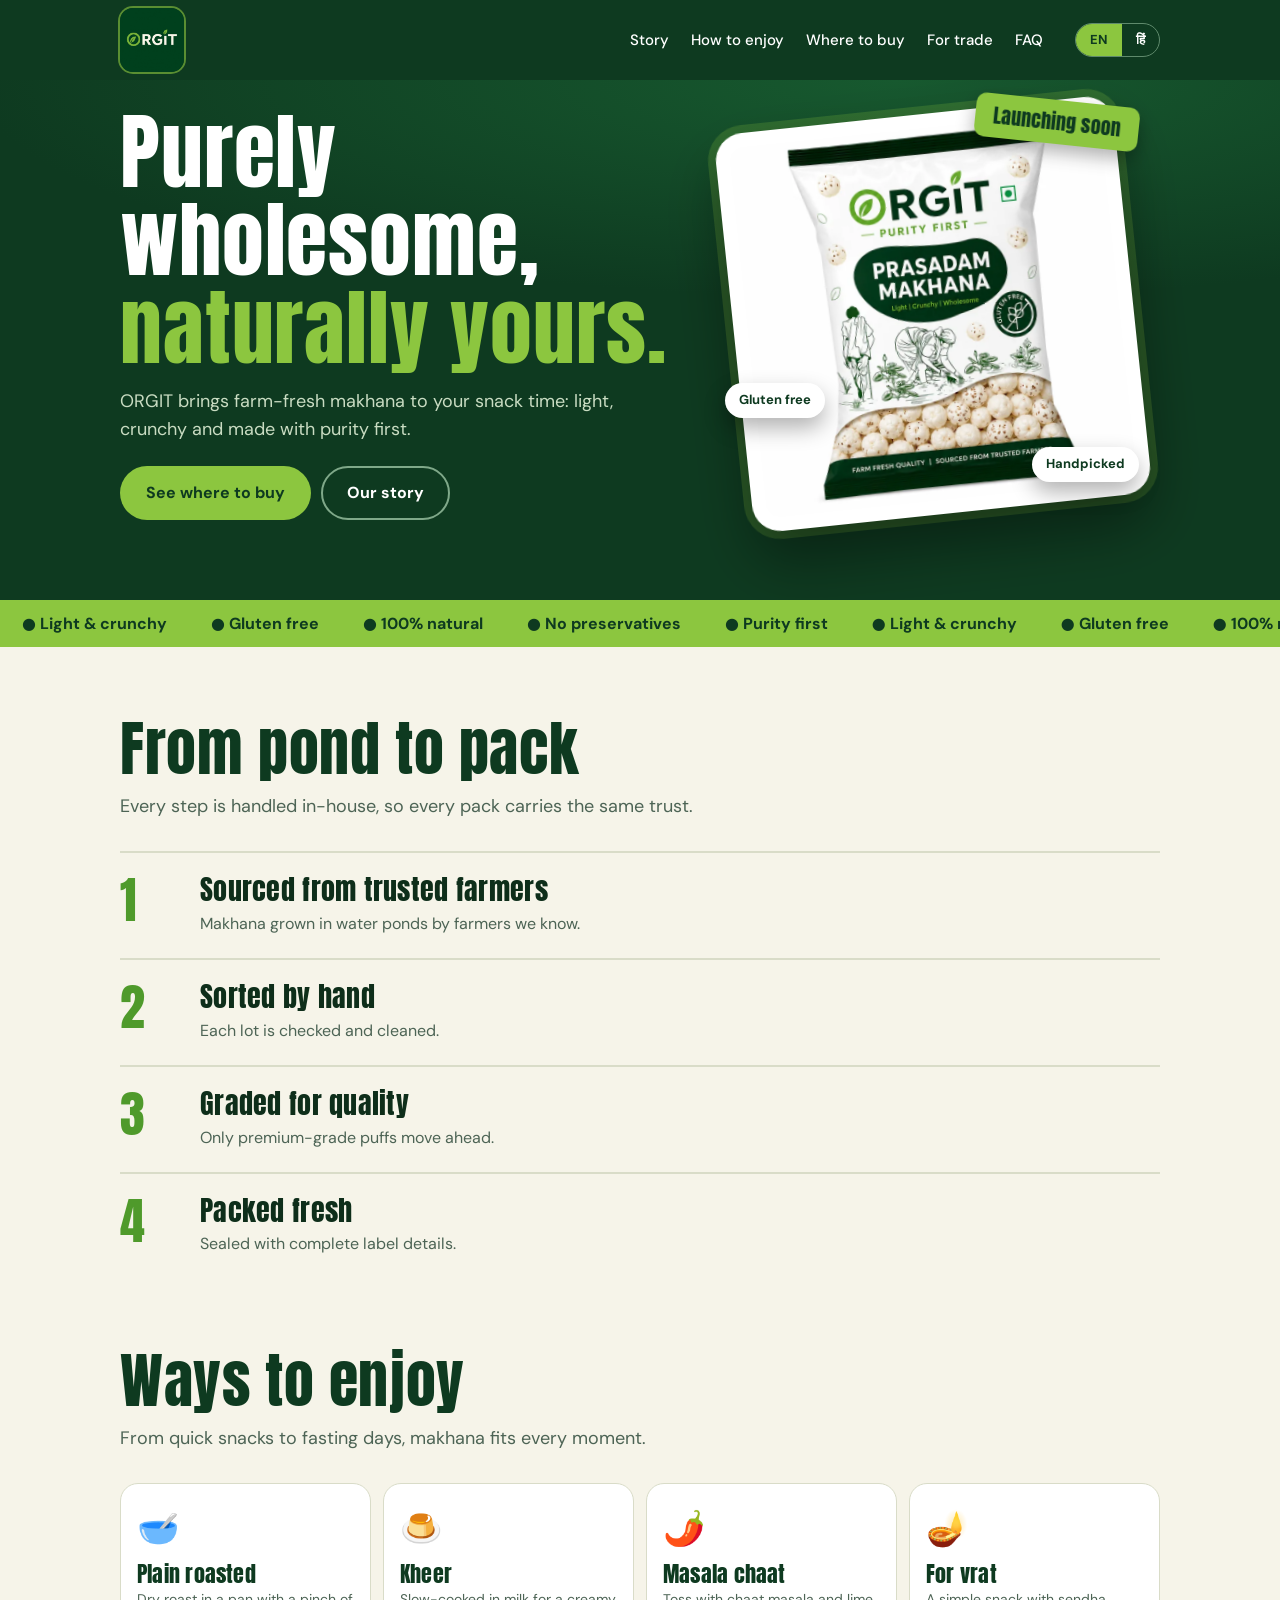
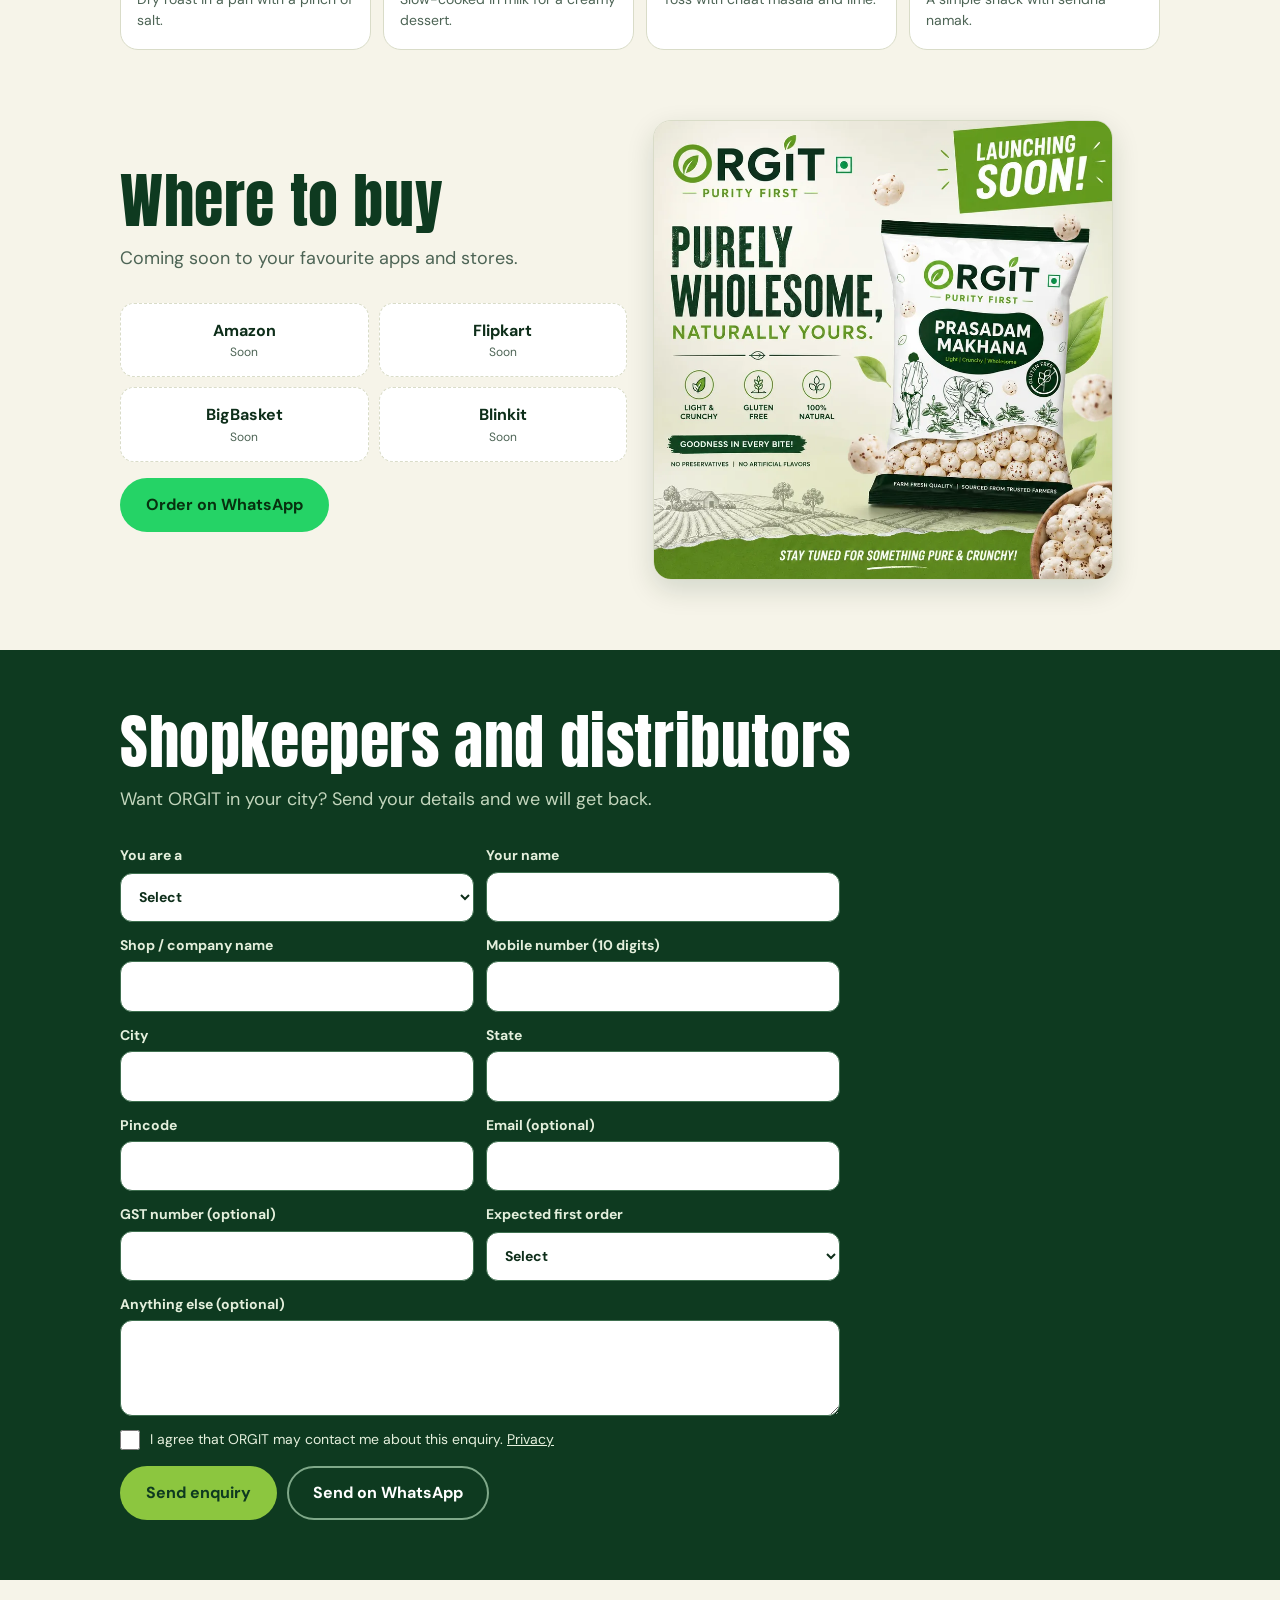
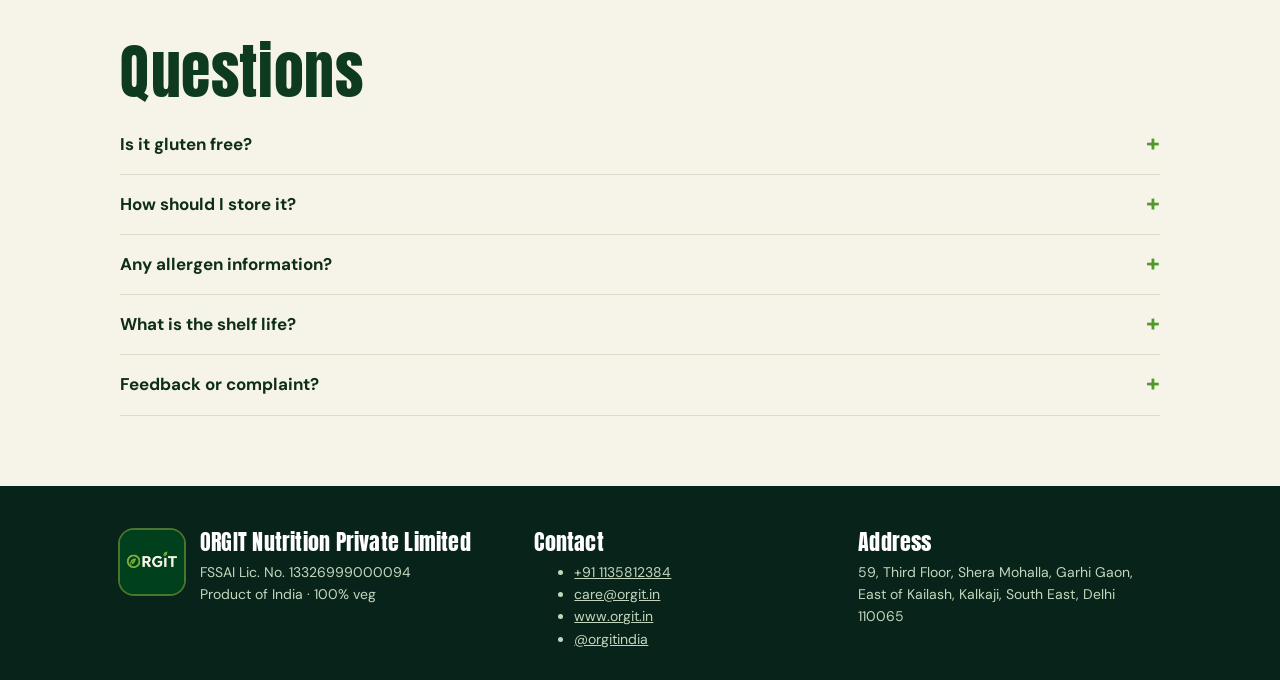
==== index.html @ 8b8fa63a "Add files via upload" ====
<!DOCTYPE html>
<html lang="en">
<head>
<meta charset="utf-8">
<meta name="viewport" content="width=device-width, initial-scale=1, viewport-fit=cover">
<title>ORGIT – Purity First | Farm-fresh Makhana</title>
<meta name="description" content="ORGIT makhana: farm-fresh, light, crunchy and gluten free. Sourced from trusted farmers, packed in-house. Shopkeepers and distributors, enquire now.">
<meta name="theme-color" content="#0e3a20">
<link rel="icon" type="image/png" href="assets/favicon.png"><link rel="apple-touch-icon" href="assets/apple-touch-icon.png">
<meta property="og:type" content="website"><meta property="og:title" content="ORGIT – Purity First"><meta property="og:description" content="Farm-fresh makhana. Light, crunchy and gluten free.">
<meta property="og:image" content="https://YOUR-DOMAIN/assets/og-image.jpg">
<link href="https://fonts.googleapis.com/css2?family=Anton&family=DM+Sans:wght@400;500;700&family=Noto+Sans+Devanagari:wght@400;500;800&display=swap" rel="stylesheet">
<link rel="stylesheet" href="css/style.css">
</head>
<body>
<header><div class="wrap">
<a href="#top" aria-label="ORGIT"><img src="assets/logo.png" alt="ORGIT"></a>
<nav><a href="#story" data-hi="कहानी">Story</a><a href="#eat" data-hi="कैसे खाएँ">How to enjoy</a><a href="#buy" data-hi="कहाँ मिलेगा">Where to buy</a><a href="#trade" data-hi="व्यापारियों के लिए">For trade</a><a href="#faq" data-hi="सवाल-जवाब">FAQ</a></nav>
<div class="lang" role="group" aria-label="Language"><button data-l="en" aria-pressed="true">EN</button><button data-l="hi" aria-pressed="false">हिं</button></div>
</div></header>

<main id="top">
<div class="hero"><div class="wrap">
<div>
<h1><span data-hi="शुद्ध और पौष्टिक,">Purely wholesome,</span> <em data-hi="कुदरती तौर पर आपका।">naturally yours.</em></h1>
<p data-hi="ORGIT लाया है खेत की ताज़ा मखाना: हल्का, कुरकुरा और 'शुद्धता सबसे पहले' के वादे के साथ।">ORGIT brings farm-fresh makhana to your snack time: light, crunchy and made with purity first.</p>
<div class="cta"><a class="btn" href="#buy" data-hi="कहाँ मिलेगा देखें">See where to buy</a><a class="btn ghost" href="#story" data-hi="हमारी कहानी">Our story</a></div>
</div>
<div class="pk"><span class="rib" data-hi="जल्द आ रहा है">Launching soon</span>
<div class="c" id="pack"><img src="assets/pack.webp" alt="ORGIT makhana 200 g pack"></div>
<span class="chip a" data-hi="ग्लूटेन फ्री">Gluten free</span><span class="chip b" data-hi="हाथ से चुना हुआ">Handpicked</span></div>
</div></div>
<div class="strip" aria-hidden="true"><div>
<span>● Light &amp; crunchy</span><span>● Gluten free</span><span>● 100% natural</span><span>● No preservatives</span><span>● Purity first</span><span>● Light &amp; crunchy</span><span>● Gluten free</span><span>● 100% natural</span><span>● No preservatives</span><span>● Purity first</span>
</div></div>

<section id="story"><div class="wrap">
<h2 data-hi="तालाब से पैक तक">From pond to pack</h2>
<p class="lead" data-hi="हर कदम हमारे अपने हाथ में है, ताकि हर पैकेट में वही भरोसा मिले।">Every step is handled in-house, so every pack carries the same trust.</p>
<div class="story">
<div class="s rv"><span class="n">1</span><h3 data-hi="भरोसेमंद किसानों से">Sourced from trusted farmers</h3><p data-hi="मखाना उगाने वाले किसानों से सीधा जुड़ाव।">Makhana grown in water ponds by farmers we know.</p></div>
<div class="s rv"><span class="n">2</span><h3 data-hi="छंटाई">Sorted by hand</h3><p data-hi="हर खेप की जाँच और सफ़ाई।">Each lot is checked and cleaned.</p></div>
<div class="s rv"><span class="n">3</span><h3 data-hi="ग्रेडिंग">Graded for quality</h3><p data-hi="सिर्फ़ प्रीमियम दाने आगे जाते हैं।">Only premium-grade puffs move ahead.</p></div>
<div class="s rv"><span class="n">4</span><h3 data-hi="ताज़ा पैकिंग">Packed fresh</h3><p data-hi="पूरी लेबल जानकारी के साथ सील।">Sealed with complete label details.</p></div>
</div></div></section>

<section id="eat"><div class="wrap">
<h2 data-hi="कैसे खाएँ">Ways to enjoy</h2>
<p class="lead" data-hi="हल्का नाश्ता हो या व्रत, मखाना हर मौके पर चलता है।">From quick snacks to fasting days, makhana fits every moment.</p>
<div class="eat">
<div class="rv"><b>🥣</b><h3 data-hi="सादा भुना">Plain roasted</h3><p data-hi="कढ़ाई में हल्का भूनकर, चुटकी भर नमक के साथ।">Dry roast in a pan with a pinch of salt.</p></div>
<div class="rv"><b>🍮</b><h3 data-hi="खीर">Kheer</h3><p data-hi="दूध में पकाकर मीठी खीर।">Slow-cooked in milk for a creamy dessert.</p></div>
<div class="rv"><b>🌶️</b><h3 data-hi="चटपटा चाट">Masala chaat</h3><p data-hi="चाट मसाला और नींबू के साथ।">Toss with chaat masala and lime.</p></div>
<div class="rv"><b>🪔</b><h3 data-hi="व्रत के लिए">For vrat</h3><p data-hi="सेंधा नमक के साथ व्रत का नाश्ता।">A simple snack with sendha namak.</p></div>
</div></div></section>

<section id="buy"><div class="wrap buy">
<div>
<h2 data-hi="कहाँ मिलेगा">Where to buy</h2>
<p class="lead" data-hi="जल्द ही आपके पसंदीदा ऐप और स्टोर पर।">Coming soon to your favourite apps and stores.</p>
<div class="stores"><span data-store="amazon">Amazon<small data-hi="जल्द">Soon</small></span><span data-store="flipkart">Flipkart<small data-hi="जल्द">Soon</small></span><span data-store="bigbasket">BigBasket<small data-hi="जल्द">Soon</small></span><span data-store="blinkit">Blinkit<small data-hi="जल्द">Soon</small></span></div>
<a class="btn wa" href="https://wa.me/?text=Hi%20ORGIT%2C%20I%20want%20to%20order%20makhana" target="_blank" rel="noopener" data-hi="WhatsApp पर ऑर्डर करें">Order on WhatsApp</a>
</div>
<img class="poster" src="assets/launch-poster.webp" alt="ORGIT launching soon poster" loading="lazy">
</div></section>
</main>

<div class="trade" id="trade"><div class="wrap">
<h2 data-hi="दुकानदार और डिस्ट्रीब्यूटर">Shopkeepers and distributors</h2>
<p class="lead" data-hi="अपने शहर में ORGIT रखना चाहते हैं? नीचे जानकारी भेजें।">Want ORGIT in your city? Send your details and we will get back.</p>
<form class="fm" id="enq">
<div class="two"><label><span data-hi="आप कौन हैं">You are a</span><select name="btype" required><option value="" disabled selected>Select</option><option>Retailer / kirana</option><option>Wholesaler</option><option>Distributor</option><option>Supermarket / modern trade</option><option>Online seller</option><option>Other</option></select></label>
<label><span data-hi="आपका नाम">Your name</span><input name="name" required autocomplete="name"></label></div>
<div class="two"><label><span data-hi="दुकान / कंपनी का नाम">Shop / company name</span><input name="business" required autocomplete="organization"></label>
<label><span data-hi="फ़ोन नंबर (10 अंक)">Mobile number (10 digits)</span><input name="phone" type="tel" inputmode="numeric" pattern="[6-9][0-9]{9}" maxlength="10" required autocomplete="tel-national" title="10 digit Indian mobile number"></label></div>
<div class="two"><label><span data-hi="शहर">City</span><input name="city" required autocomplete="address-level2"></label>
<label><span data-hi="राज्य">State</span><input name="state" required autocomplete="address-level1"></label></div>
<div class="two"><label><span data-hi="पिन कोड">Pincode</span><input name="pincode" inputmode="numeric" pattern="[0-9]{6}" maxlength="6" autocomplete="postal-code"></label>
<label><span data-hi="ईमेल (वैकल्पिक)">Email (optional)</span><input name="email" type="email" autocomplete="email"></label></div>
<div class="two"><label><span data-hi="GST नंबर (वैकल्पिक)">GST number (optional)</span><input name="gst" maxlength="15" autocapitalize="characters"></label>
<label><span data-hi="शुरुआती ऑर्डर">Expected first order</span><select name="qty" required><option value="" disabled selected>Select</option><option>Trial, under 50 packs</option><option>50 to 200 packs</option><option>200 to 1000 packs</option><option>1000+ packs</option></select></label></div>
<label><span data-hi="कुछ और बताना चाहें (वैकल्पिक)">Anything else (optional)</span><textarea name="message" rows="3"></textarea></label>
<input type="checkbox" name="botcheck" tabindex="-1" autocomplete="off" style="display:none">
<label class="chk"><input type="checkbox" name="consent" required><span data-hi="मैं सहमत हूँ कि ORGIT इस पूछताछ के लिए मुझसे संपर्क कर सके।">I agree that ORGIT may contact me about this enquiry. <a href="privacy.html">Privacy</a></span></label>
<div class="acts"><button class="btn" id="send" type="submit" data-hi="पूछताछ भेजें">Send enquiry</button><button class="btn ghost" id="waSend" type="button" data-hi="WhatsApp से भेजें">Send on WhatsApp</button></div>
<div class="fstat" id="fstat" role="status" aria-live="polite"></div>
</form></div></div>

<div class="wrap"><section id="faq" style="padding-top:60px">
<h2 data-hi="सवाल-जवाब">Questions</h2>
<details><summary data-hi="क्या यह ग्लूटेन फ्री है?">Is it gluten free?</summary><p data-hi="हाँ, पैक पर ग्लूटेन फ्री लिखा है। सामग्री सिर्फ़ मखाना है।">Yes, the pack is marked gluten free. The only ingredient is foxnuts (makhana).</p></details>
<details><summary data-hi="कैसे रखें?">How should I store it?</summary><p data-hi="ठंडी, सूखी और साफ़ जगह पर, सीधी धूप और गर्मी से दूर।">In a cool, dry and hygienic place, away from direct sunlight and heat.</p></details>
<details><summary data-hi="एलर्जी की जानकारी?">Any allergen information?</summary><p data-hi="इसमें ट्री नट्स हैं। यह नट्स और ड्राई फ्रूट्स की यूनिट में पैक होता है, इसलिए अन्य नट्स के अंश हो सकते हैं।">Contains tree nuts. Packed in a unit that also handles other nuts and dried fruits, so traces may be present.</p></details>
<details><summary data-hi="एक्सपायरी कब तक?">What is the shelf life?</summary><p data-hi="पैक पर 'Use By' तारीख देखें।">Please see the Use By date printed on the pack.</p></details>
<details><summary data-hi="शिकायत या सुझाव?">Feedback or complaint?</summary><p data-hi="care@orgit.in पर लिखें या +91 1135812384 पर कॉल करें।">Write to care@orgit.in or call +91 1135812384.</p></details>
</section></div>

<footer><div class="wrap">
<div class="fbrand"><img class="flogo" src="assets/logo.png" alt="ORGIT logo" width="64" height="64"><div><h3>ORGIT Nutrition Private Limited</h3><p>FSSAI Lic. No. 13326999000094<br>Product of India · 100% veg</p></div></div>
<div><h3 data-hi="संपर्क">Contact</h3><ul class="ct"><li><a data-cfg="phone" href="tel:+911135812384"><span class="ic"><svg viewBox="0 0 24 24" aria-hidden="true"><path d="M22 16.92v3a2 2 0 0 1-2.18 2 19.8 19.8 0 0 1-8.63-3.07 19.5 19.5 0 0 1-6-6 19.8 19.8 0 0 1-3.07-8.67A2 2 0 0 1 4.11 2h3a2 2 0 0 1 2 1.72c.12.96.36 1.9.7 2.81a2 2 0 0 1-.45 2.11L8.09 9.91a16 16 0 0 0 6 6l1.27-1.27a2 2 0 0 1 2.11-.45c.91.34 1.85.58 2.81.7A2 2 0 0 1 22 16.92z"/></svg></span><span class="t">+91 1135812384</span></a></li><li><a data-cfg="email" href="mailto:care@orgit.in"><span class="ic"><svg viewBox="0 0 24 24" aria-hidden="true"><rect x="2" y="4" width="20" height="16" rx="2"/><path d="m22 7-10 6L2 7"/></svg></span><span class="t">care@orgit.in</span></a></li><li><a data-cfg="website" href="https://www.orgit.in"><span class="ic"><svg viewBox="0 0 24 24" aria-hidden="true"><circle cx="12" cy="12" r="10"/><path d="M2 12h20M12 2a15.3 15.3 0 0 1 4 10 15.3 15.3 0 0 1-4 10 15.3 15.3 0 0 1-4-10 15.3 15.3 0 0 1 4-10z"/></svg></span><span class="t">www.orgit.in</span></a></li><li><a data-cfg="instagram" href="https://instagram.com/orgitindia" target="_blank" rel="noopener"><span class="ic"><svg viewBox="0 0 24 24" aria-hidden="true"><rect x="2" y="2" width="20" height="20" rx="5"/><path d="M16 11.37A4 4 0 1 1 12.63 8 4 4 0 0 1 16 11.37z"/><path d="M17.5 6.5h.01"/></svg></span><span class="t">@orgitindia</span></a></li></ul></div>
<div><h3 data-hi="पता">Address</h3><p>59, Third Floor, Shera Mohalla, Garhi Gaon, East of Kailash, Kalkaji, South East, Delhi 110065</p></div>
</div></footer>

<div class="bar"><a class="btn wa" href="https://wa.me/?text=Hi%20ORGIT%2C%20I%20want%20to%20order%20makhana" target="_blank" rel="noopener" data-hi="WhatsApp ऑर्डर">WhatsApp order</a><a class="btn" data-cfg-href="phone" href="tel:+911135812384" data-hi="कॉल करें">Call us</a></div>

<script src="config.js"></script>
<script src="js/main.js" defer></script>
</body>
</html>
---- css/style.css ----
:root{--bg:#f6f4e9;--ink:#0e2e1a;--muted:#4d6455;--deep:#0e3a20;--leaf:#4f9a2b;--lime:#8cc63f;--card:#fff;--line:#d9dcc8;
box-sizing:border-box;padding-top:env(safe-area-inset-top,0px)}
@media (prefers-color-scheme:dark){:root:not([data-theme="light"]){--bg:#0a1f12;--ink:#eef2e4;--muted:#a9bba9;--card:#12301c;--line:#25452f}}
:root[data-theme="dark"]{--bg:#0a1f12;--ink:#eef2e4;--muted:#a9bba9;--card:#12301c;--line:#25452f}
*{box-sizing:border-box;margin:0}
html{scroll-behavior:smooth;scroll-padding-top:80px}
body{background:var(--bg);color:var(--ink);font-family:'DM Sans',system-ui,sans-serif;line-height:1.6;overflow-x:hidden;padding-bottom:calc(76px + env(safe-area-inset-bottom,0px))}
body::before{content:"";position:fixed;inset:0 0 auto;height:env(safe-area-inset-top,0px);background:var(--deep);z-index:30}
img{max-width:100%;display:block}
h1,h2,h3{font-family:'Anton','Impact',sans-serif;font-weight:400;line-height:1.05;letter-spacing:.01em}
.hi{font-family:'Noto Sans Devanagari','DM Sans',sans-serif}
.hi h1,.hi h2,.hi h3{font-family:'Noto Sans Devanagari',sans-serif;font-weight:800;line-height:1.25;letter-spacing:0}
a{color:inherit}:focus-visible{outline:3px solid var(--lime);outline-offset:3px}
.wrap{max-width:1080px;margin:0 auto;padding:0 20px}
header{position:sticky;top:env(safe-area-inset-top,0px);z-index:20;background:var(--deep);color:#fff}
header .wrap{display:flex;align-items:center;gap:14px;height:62px}
header img{height:40px;width:40px;border-radius:9px}
nav{display:none;margin-left:auto;gap:22px;font-size:15px;font-weight:500}nav a{text-decoration:none}nav a:hover{color:var(--lime)}
.lang{margin-left:auto;display:flex;border:1.5px solid #5f8a6c;border-radius:999px;overflow:hidden}
.lang button{font:inherit;font-size:13px;font-weight:700;padding:6px 14px;background:transparent;color:#fff;border:0;cursor:pointer}
.lang button[aria-pressed="true"]{background:var(--lime);color:var(--deep)}
.btn{display:inline-block;background:var(--lime);color:var(--deep);padding:14px 26px;border-radius:999px;font-weight:700;text-decoration:none;border:0;font:inherit;font-weight:700;cursor:pointer}
.btn:hover{background:#fff}
.btn.wa{background:#25d366;color:#07310f}.btn.ghost{background:transparent;color:#fff;border:2px solid #7fa889;padding:12px 24px}
.hero{background:radial-gradient(120% 70% at 70% 0%,#17592f,var(--deep) 60%);color:#fff;overflow:hidden}
.hero .wrap{display:grid;gap:30px;padding-top:36px;padding-bottom:70px}
.kick{display:inline-block;background:rgba(140,198,63,.18);color:var(--lime);font-weight:700;font-size:13px;padding:6px 14px;border-radius:999px;margin-bottom:16px}
.hero h1{font-size:clamp(46px,12vw,104px)}.hero h1 em{font-style:normal;color:var(--lime)}
.hero p{margin:18px 0 24px;color:#c9dcc2;font-size:18px;max-width:44ch}
.cta{display:flex;flex-wrap:wrap;gap:10px}
.pk{position:relative;max-width:400px;margin:0 auto;width:100%}
.pk .c{background:#fff;border-radius:28px;padding:14px;box-shadow:0 30px 60px rgba(0,0,0,.4),0 0 0 8px rgba(140,198,63,.22);will-change:transform;transform:rotate(-6deg)}
.pk .c img{border-radius:16px}
.rib{position:absolute;top:-14px;right:-6px;background:var(--lime);color:var(--deep);font-family:'Anton',sans-serif;font-size:20px;padding:6px 18px;border-radius:10px;transform:rotate(6deg);z-index:2;box-shadow:0 8px 18px rgba(0,0,0,.3)}
.hi .rib{font-family:'Noto Sans Devanagari',sans-serif;font-weight:800;font-size:17px}
.chip{position:absolute;background:#fff;color:var(--deep);font-weight:700;font-size:13px;padding:7px 14px;border-radius:999px;box-shadow:0 10px 22px rgba(0,0,0,.3);z-index:2}
.chip.a{left:-8px;bottom:24%}.chip.b{right:-6px;bottom:8%}
.strip{overflow:hidden;background:var(--lime);color:var(--deep);font-weight:700;white-space:nowrap}
.strip div{display:inline-block;padding:11px 0;animation:mq 28s linear infinite}
.strip span{margin:0 22px}
@keyframes mq{to{transform:translateX(-50%)}}
section{padding:70px 0 0}
h2{font-size:clamp(34px,7vw,60px);color:var(--deep);margin-bottom:12px}
@media (prefers-color-scheme:dark){:root:not([data-theme="light"]) h2{color:var(--lime)}}
.lead{color:var(--muted);font-size:18px;max-width:56ch;margin-bottom:30px}
.story{display:grid;gap:0}
.story .s{display:grid;grid-template-columns:64px 1fr;gap:6px 16px;padding:22px 0;border-top:2px solid var(--line)}
.story .n{font-family:'Anton',sans-serif;font-size:50px;line-height:1;color:var(--leaf);grid-row:span 2}
.story h3{font-size:28px}.story p{color:var(--muted)}
.rv{opacity:0;transform:translateY(26px);transition:opacity .7s ease,transform .7s ease}.rv.in{opacity:1;transform:none}
.eat{display:grid;grid-template-columns:1fr 1fr;gap:12px}
.eat div{background:var(--card);border:1px solid var(--line);border-radius:18px;padding:18px 16px}
.eat b{font-size:34px;display:block}.eat h3{font-size:22px;margin:6px 0 4px;color:var(--deep)}.hi .eat h3{font-size:19px}
.eat p{font-size:14px;color:var(--muted);line-height:1.5}
@media (prefers-color-scheme:dark){:root:not([data-theme="light"]) .eat h3{color:var(--lime)}}
.buy{display:grid;gap:26px}
.stores{display:grid;grid-template-columns:1fr 1fr;gap:10px;margin:0 0 16px}
.stores span{background:var(--card);border:1.5px dashed var(--line);border-radius:14px;padding:14px;text-align:center;font-weight:700}
.stores small{display:block;font-weight:400;font-size:12px;color:var(--muted)}
.poster{border-radius:18px;border:1px solid var(--line);box-shadow:0 10px 28px rgba(10,40,20,.14);width:100%;max-width:460px}
.trade{background:var(--deep);color:#e4efdc;margin-top:70px;padding:60px 0}
.trade h2{color:#fff}.trade .lead{color:#c3d6bd}
.fm{display:grid;gap:12px;max-width:520px}
.fm label{font-size:14px;font-weight:700;display:grid;gap:5px}
.fm input,.fm select{font:inherit;padding:13px 14px;border-radius:12px;border:1.5px solid #3f7050;background:#fff;color:#0e2e1a;width:100%}
.fm .btn{justify-self:start;margin-top:4px}
details{border-bottom:1px solid var(--line);padding:16px 0}
summary{cursor:pointer;font-weight:700;font-size:17px;list-style:none;display:flex;justify-content:space-between;gap:12px}
summary::after{content:"+";color:var(--leaf);font-size:24px;line-height:1}details[open] summary::after{content:"–"}
details p{color:var(--muted);margin-top:10px}
footer{background:#08241a;color:#c3d6bd;padding:44px 0 30px;margin-top:70px;font-size:14px}
footer h3{color:#fff;font-size:22px;margin-bottom:8px}footer a{color:#c3d6bd}
footer .wrap{display:grid;gap:22px}
.bar{position:fixed;left:0;right:0;bottom:0;z-index:25;background:var(--deep);padding:10px 16px calc(10px + env(safe-area-inset-bottom,0px));display:flex;gap:10px;box-shadow:0 -6px 20px rgba(0,0,0,.25)}
.bar .btn{flex:1;text-align:center;padding:13px 10px}
@media (min-width:760px){
nav{display:flex}.lang{margin-left:18px}
.hero .wrap{grid-template-columns:1.1fr .9fr;align-items:center;padding-top:60px;padding-bottom:100px}
.eat{grid-template-columns:repeat(4,1fr)}.buy{grid-template-columns:1fr 1fr;align-items:center}
footer .wrap{grid-template-columns:1.3fr 1fr 1fr}.bar{display:none}body{padding-bottom:0}}
@media (prefers-reduced-motion:reduce){.strip div{animation:none}.rv{opacity:1;transform:none;transition:none}html{scroll-behavior:auto}}
header .wrap{height:76px}
header img{height:56px;width:56px;border-radius:13px;box-shadow:0 0 0 2px rgba(140,198,63,.6)}
.herologo{width:92px;height:92px;border-radius:20px;margin-bottom:6px;box-shadow:0 0 0 3px rgba(140,198,63,.6),0 12px 30px rgba(0,0,0,.35)}
.flogo{width:84px;height:84px;border-radius:18px;margin-bottom:12px;box-shadow:0 0 0 2px rgba(140,198,63,.5)}
html{scroll-padding-top:96px}
.fm{max-width:720px}.fm .two{display:grid;gap:12px}
.fm textarea{font:inherit;padding:13px 14px;border-radius:12px;border:1.5px solid #3f7050;background:#fff;color:#0e2e1a;width:100%;resize:vertical}
.fm .chk{display:flex;gap:10px;align-items:flex-start;font-weight:400;font-size:14px}.fm .chk input{width:20px;height:20px;margin-top:2px}
.fm .acts{display:flex;flex-wrap:wrap;gap:10px}.fm .btn{justify-self:auto}
.fstat{display:none;padding:12px 14px;border-radius:12px;font-weight:500}.fstat.ok{background:#1f6b36;color:#fff}.fstat.err{background:#7a2e1f;color:#fff}
.stores a.live{background:var(--lime);color:var(--deep);border-radius:14px;padding:14px;text-align:center;font-weight:700;text-decoration:none}
.stores a.live small{display:block;font-weight:700;font-size:12px}
@media (min-width:760px){.fm .two{grid-template-columns:1fr 1fr}header img{height:60px;width:60px}}
.herologo{display:none}
header img{height:60px;width:60px}
footer .wrap{align-items:start}
footer h3{margin-top:0}
.fbrand{display:flex;gap:16px;align-items:flex-start}
.flogo{width:64px;height:64px;margin:0;flex:none;border-radius:14px}
@media (min-width:760px){header img{height:64px;width:64px}header .wrap{height:80px}}
/* hero: gap kam, buttons pehli screen par */
.hero h1{font-size:clamp(44px,7.2vw,84px)}
.hero p{margin:14px 0 22px}
.hero .wrap{padding-top:24px;padding-bottom:70px}
@media (min-width:760px){.hero .wrap{padding-top:28px;padding-bottom:80px;align-items:center}}
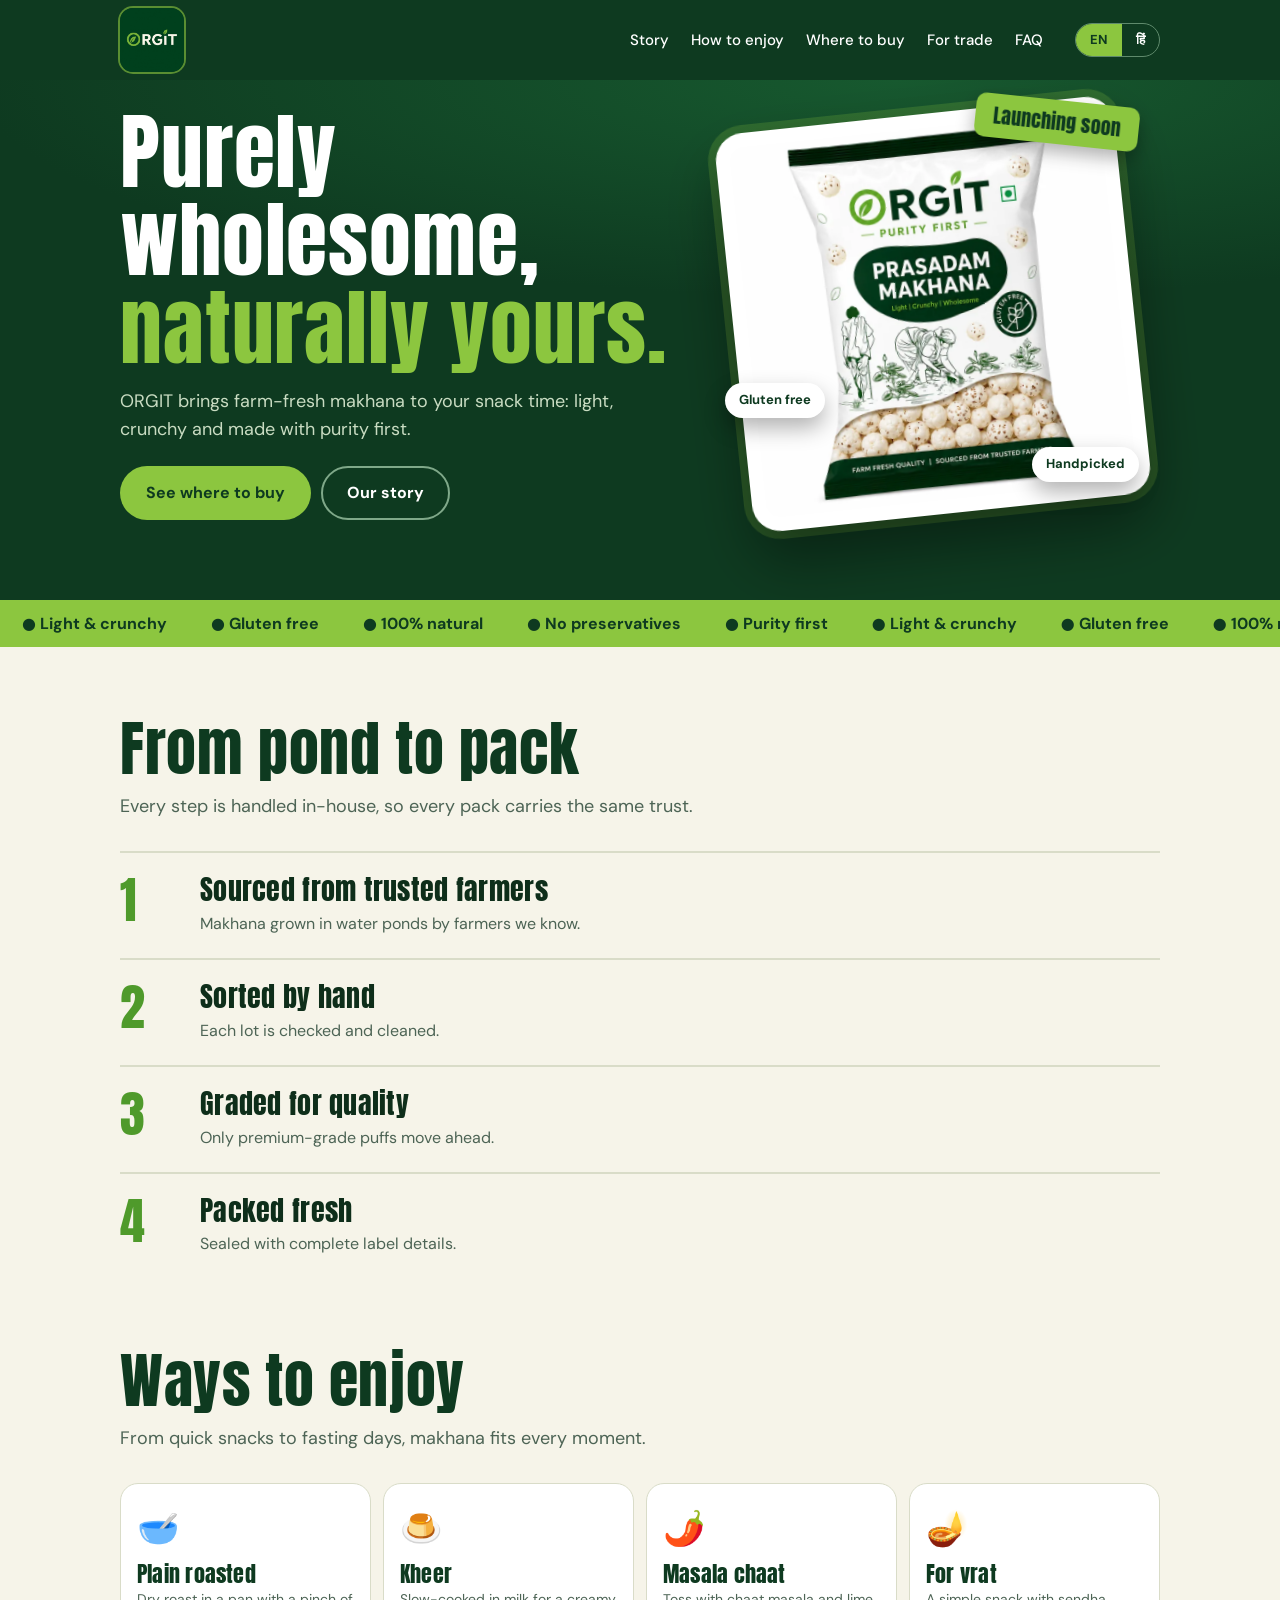
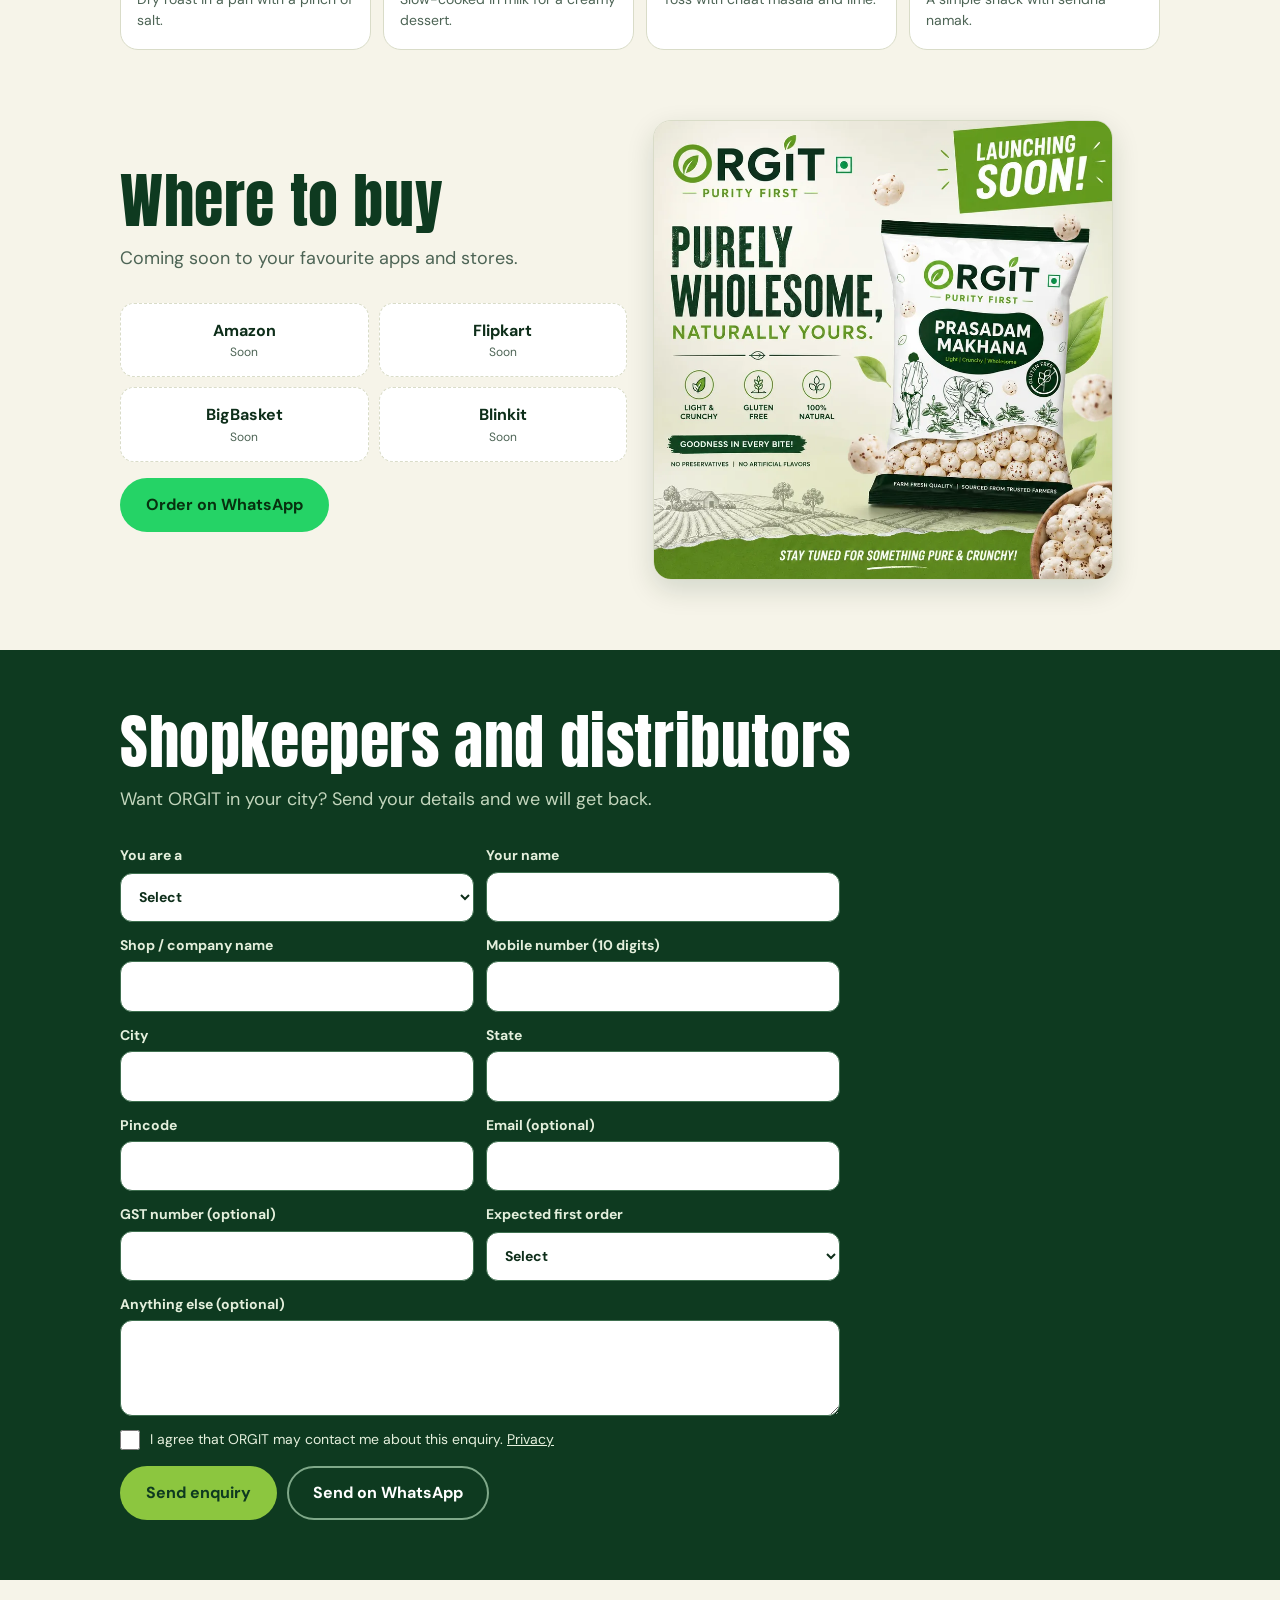
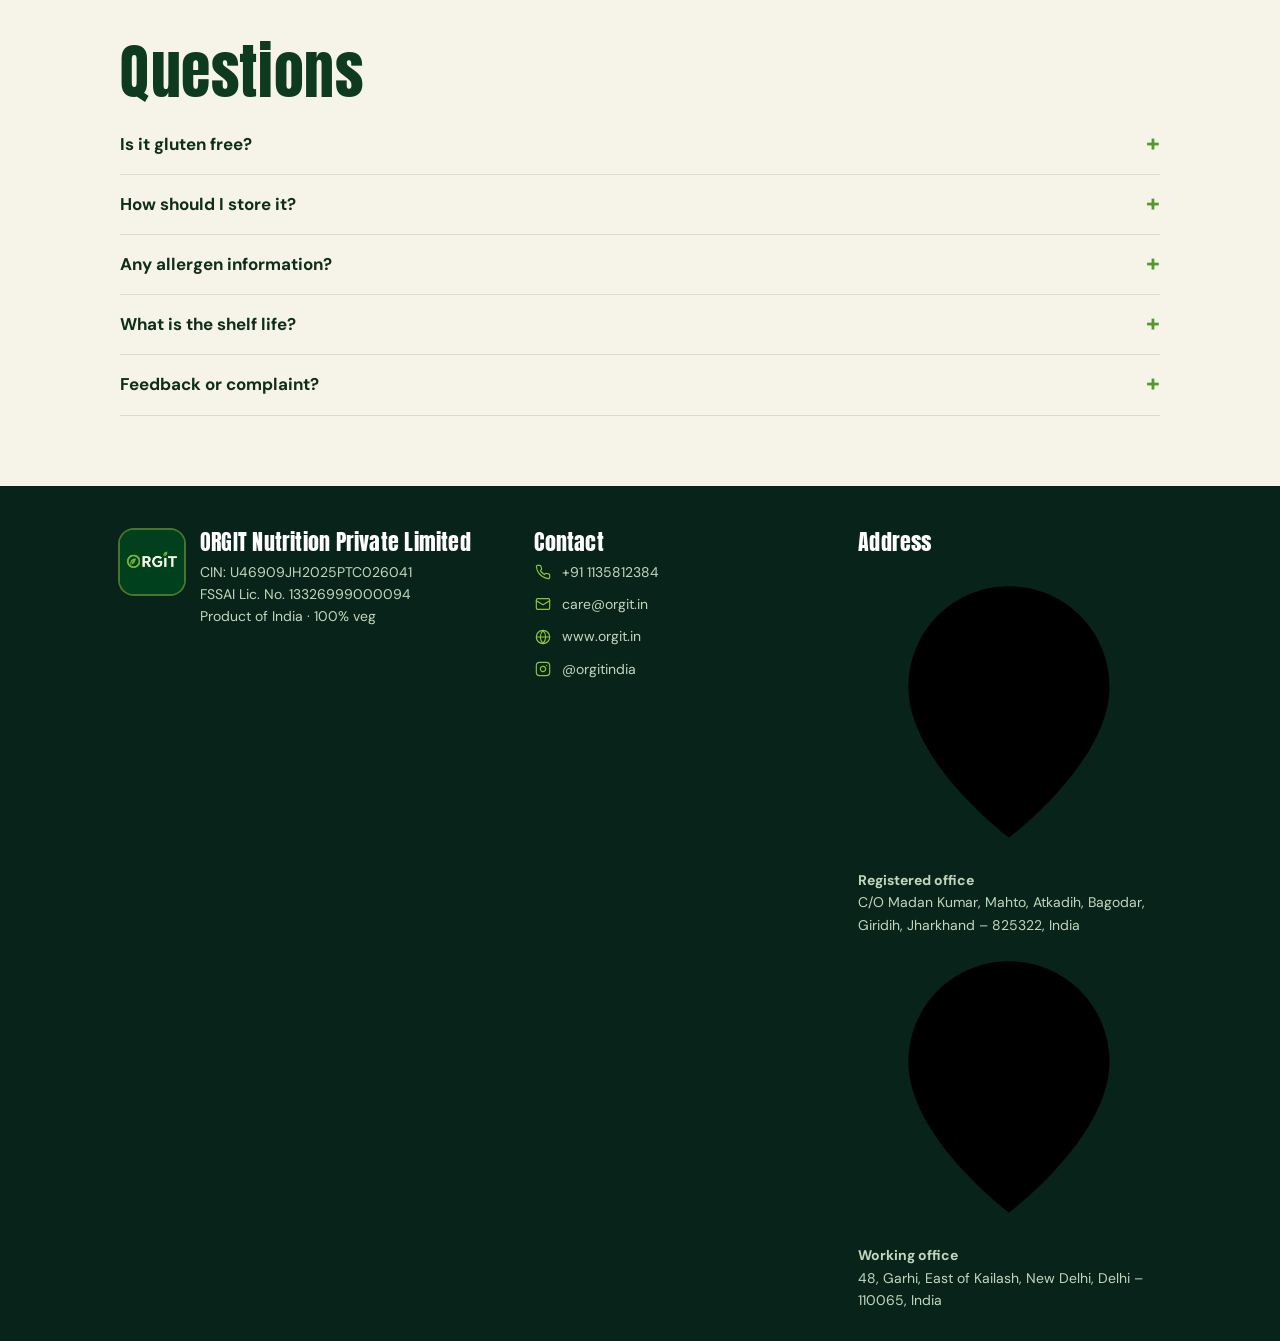
==== commit a3fde5d9: "Add files via upload" ====
--- a/index.html
+++ b/index.html
@@ -96,9 +96,9 @@
 </section></div>
 
 <footer><div class="wrap">
-<div class="fbrand"><img class="flogo" src="assets/logo.png" alt="ORGIT logo" width="64" height="64"><div><h3>ORGIT Nutrition Private Limited</h3><p>FSSAI Lic. No. 13326999000094<br>Product of India · 100% veg</p></div></div>
-<div><h3 data-hi="संपर्क">Contact</h3><ul class="ct"><li><a data-cfg="phone" href="tel:+911135812384"><span class="ic"><svg viewBox="0 0 24 24" aria-hidden="true"><path d="M22 16.92v3a2 2 0 0 1-2.18 2 19.8 19.8 0 0 1-8.63-3.07 19.5 19.5 0 0 1-6-6 19.8 19.8 0 0 1-3.07-8.67A2 2 0 0 1 4.11 2h3a2 2 0 0 1 2 1.72c.12.96.36 1.9.7 2.81a2 2 0 0 1-.45 2.11L8.09 9.91a16 16 0 0 0 6 6l1.27-1.27a2 2 0 0 1 2.11-.45c.91.34 1.85.58 2.81.7A2 2 0 0 1 22 16.92z"/></svg></span><span class="t">+91 1135812384</span></a></li><li><a data-cfg="email" href="mailto:care@orgit.in"><span class="ic"><svg viewBox="0 0 24 24" aria-hidden="true"><rect x="2" y="4" width="20" height="16" rx="2"/><path d="m22 7-10 6L2 7"/></svg></span><span class="t">care@orgit.in</span></a></li><li><a data-cfg="website" href="https://www.orgit.in"><span class="ic"><svg viewBox="0 0 24 24" aria-hidden="true"><circle cx="12" cy="12" r="10"/><path d="M2 12h20M12 2a15.3 15.3 0 0 1 4 10 15.3 15.3 0 0 1-4 10 15.3 15.3 0 0 1-4-10 15.3 15.3 0 0 1 4-10z"/></svg></span><span class="t">www.orgit.in</span></a></li><li><a data-cfg="instagram" href="https://instagram.com/orgitindia" target="_blank" rel="noopener"><span class="ic"><svg viewBox="0 0 24 24" aria-hidden="true"><rect x="2" y="2" width="20" height="20" rx="5"/><path d="M16 11.37A4 4 0 1 1 12.63 8 4 4 0 0 1 16 11.37z"/><path d="M17.5 6.5h.01"/></svg></span><span class="t">@orgitindia</span></a></li></ul></div>
-<div><h3 data-hi="पता">Address</h3><p>59, Third Floor, Shera Mohalla, Garhi Gaon, East of Kailash, Kalkaji, South East, Delhi 110065</p></div>
+<div class="fbrand"><img class="flogo" src="assets/logo.png" alt="ORGIT logo" width="64" height="64"><div><h3>ORGIT Nutrition Private Limited</h3><p>CIN: U46909JH2025PTC026041<br>FSSAI Lic. No. 13326999000094<br>Product of India · 100% veg</p></div></div>
+<div><h3 data-hi="संपर्क">Contact</h3><ul class="ct"><li><a data-cfg="phone" href="tel:+911135812384"><span class="ic"><svg viewBox="0 0 24 24" aria-hidden="true"><path d="M22 16.92v3a2 2 0 0 1-2.18 2 19.8 19.8 0 0 1-8.63-3.07 19.5 19.5 0 0 1-6-6 19.8 19.8 0 0 1-3.07-8.67A2 2 0 0 1 4.11 2h3a2 2 0 0 1 2 1.72c.12.96.36 1.9.7 2.81a2 2 0 0 1-.45 2.11L8.09 9.91a16 16 0 0 0 6 6l1.27-1.27a2 2 0 0 1 2.11-.45c.91.34 1.85.58 2.81.7A2 2 0 0 1 22 16.92z"/></svg></span><span class="t">+91 1135812384</span></a></li><li><a data-cfg="email" href="mailto:care@orgit.in"><span class="ic"><svg viewBox="0 0 24 24" aria-hidden="true"><rect x="2" y="4" width="20" height="16" rx="2"/><path d="m22 7-10 6L2 7"/></svg></span><span class="t">care@orgit.in</span></a></li><li><a data-cfg="website" href="https://www.orgit.in"><span class="ic"><svg viewBox="0 0 24 24" aria-hidden="true"><circle cx="12" cy="12" r="10"/><path d="M2 12h20M12 2a15.3 15.3 0 0 1 4 10 15.3 15.3 0 0 1-4 10 15.3 15.3 0 0 1-4-10 15.3 15.3 0 0 1 4-10z"/></svg></span><span class="t">www.orgit.in</span></a></li><li><a data-cfg="instagram" href="https://instagram.com/orgitindia" target="_blank" rel="noopener"><span class="ic"><svg viewBox="0 0 24 24" aria-hidden="true"><rect x="2" y="2" width="20" height="20" rx="5"/><path d="M16 11.37A4 4 0 1 1 12.63 8 4 4 0 0 1 16 11.37z"/><path d="M17.5 6.5h.01"/></svg></span><span class="t">orgitindia</span></a></li></ul></div>
+<div><h3 data-hi="पता">Address</h3><div class="adr"><b><svg viewBox="0 0 24 24" aria-hidden="true"><path d="M20 10c0 6-8 12-8 12S4 16 4 10a8 8 0 0 1 16 0z"/><circle cx="12" cy="10" r="3"/></svg><span data-hi="पंजीकृत कार्यालय">Registered office</span></b><p>C/O Madan Kumar, Mahto, Atkadih, Bagodar, Giridih, Jharkhand – 825322, India</p></div><div class="adr"><b><svg viewBox="0 0 24 24" aria-hidden="true"><path d="M20 10c0 6-8 12-8 12S4 16 4 10a8 8 0 0 1 16 0z"/><circle cx="12" cy="10" r="3"/></svg><span data-hi="कार्य कार्यालय">Working office</span></b><p>48, Garhi, East of Kailash, New Delhi, Delhi – 110065, India</p></div></div>
 </div></footer>
 
 <div class="bar"><a class="btn wa" href="https://wa.me/?text=Hi%20ORGIT%2C%20I%20want%20to%20order%20makhana" target="_blank" rel="noopener" data-hi="WhatsApp ऑर्डर">WhatsApp order</a><a class="btn" data-cfg-href="phone" href="tel:+911135812384" data-hi="कॉल करें">Call us</a></div>
--- a/css/style.css
+++ b/css/style.css
@@ -104,3 +104,9 @@
 .hero p{margin:14px 0 22px}
 .hero .wrap{padding-top:24px;padding-bottom:70px}
 @media (min-width:760px){.hero .wrap{padding-top:28px;padding-bottom:80px;align-items:center}}
+
+.ct{list-style:none;padding:0;display:grid;gap:10px}
+.ct a{display:flex;align-items:center;gap:10px;text-decoration:none;color:#c3d6bd}
+.ct a:hover{color:#fff}.ct a:hover .ic{color:#fff}
+.ct .ic{width:18px;height:18px;color:var(--lime);display:grid;place-items:center;flex:none;transition:color .2s}
+.ct svg{width:16px;height:16px;fill:none;stroke:currentColor;stroke-width:1.75;stroke-linecap:round;stroke-linejoin:round}
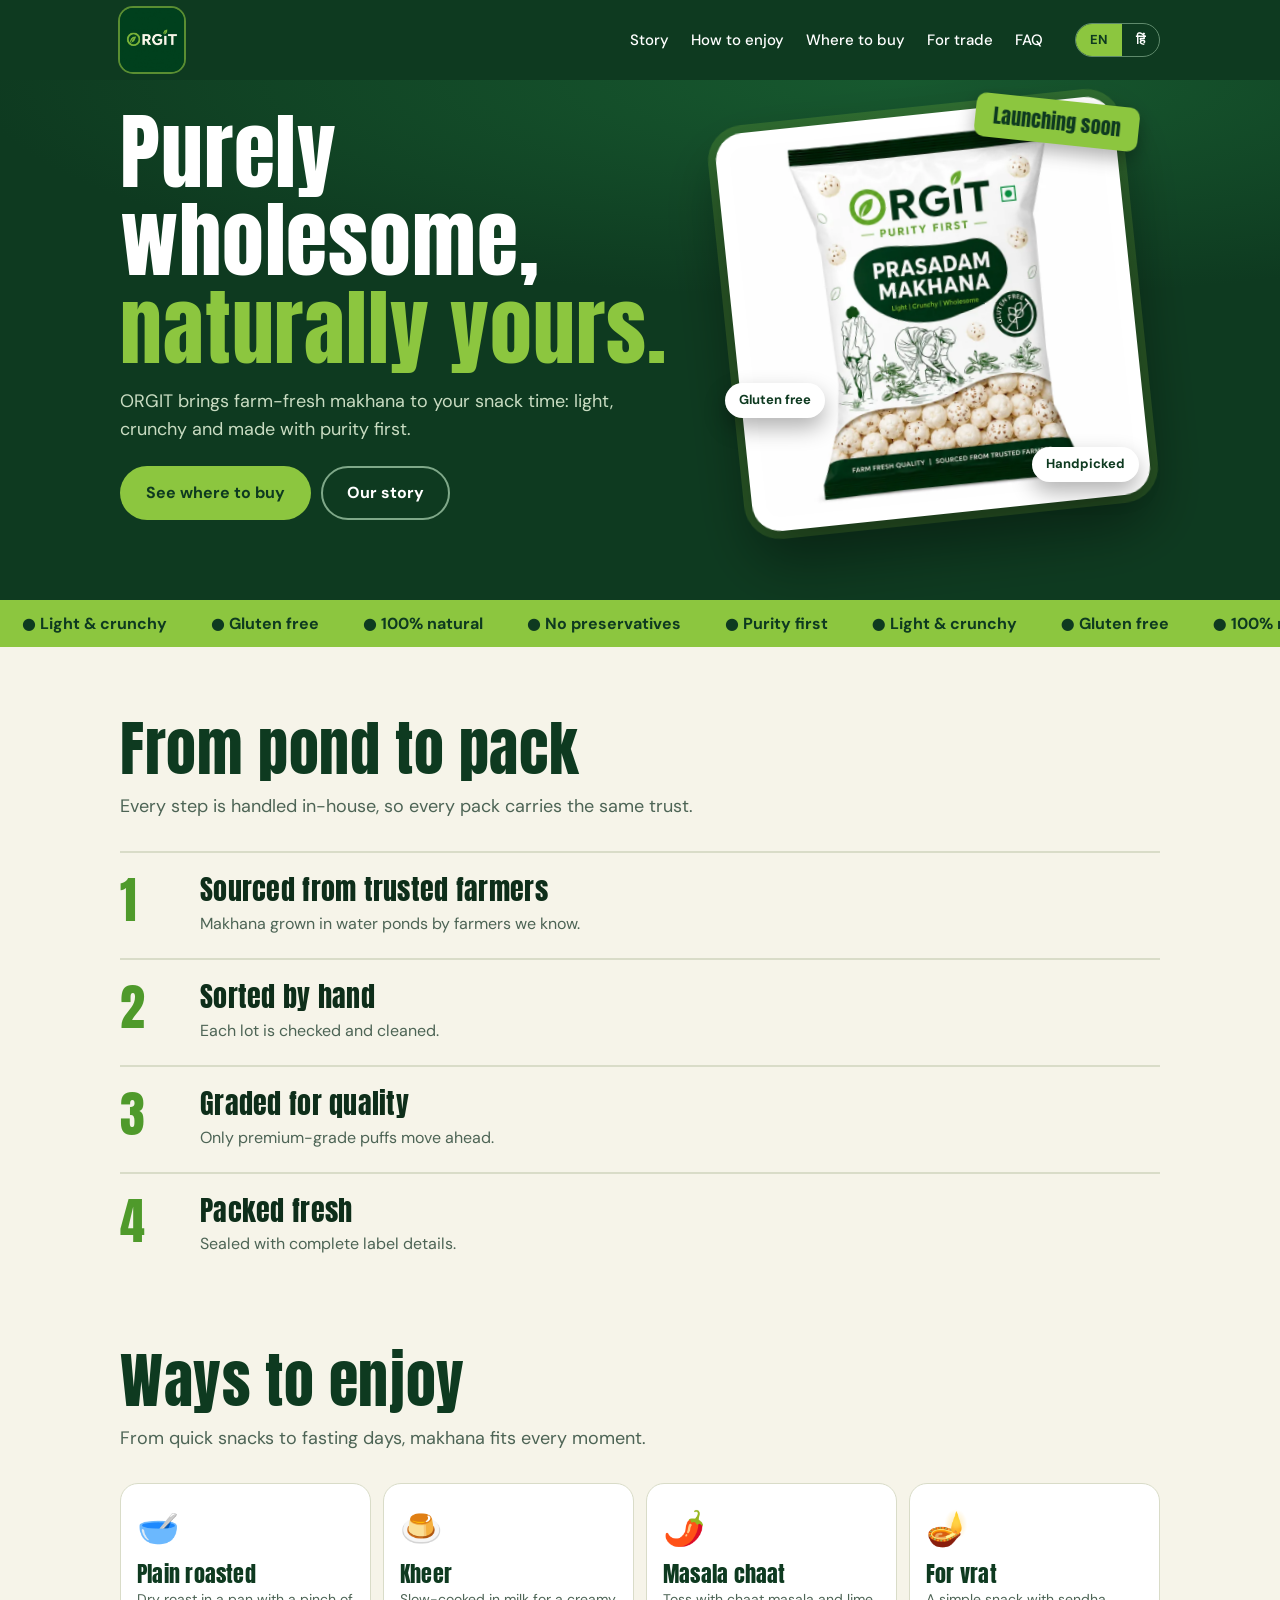
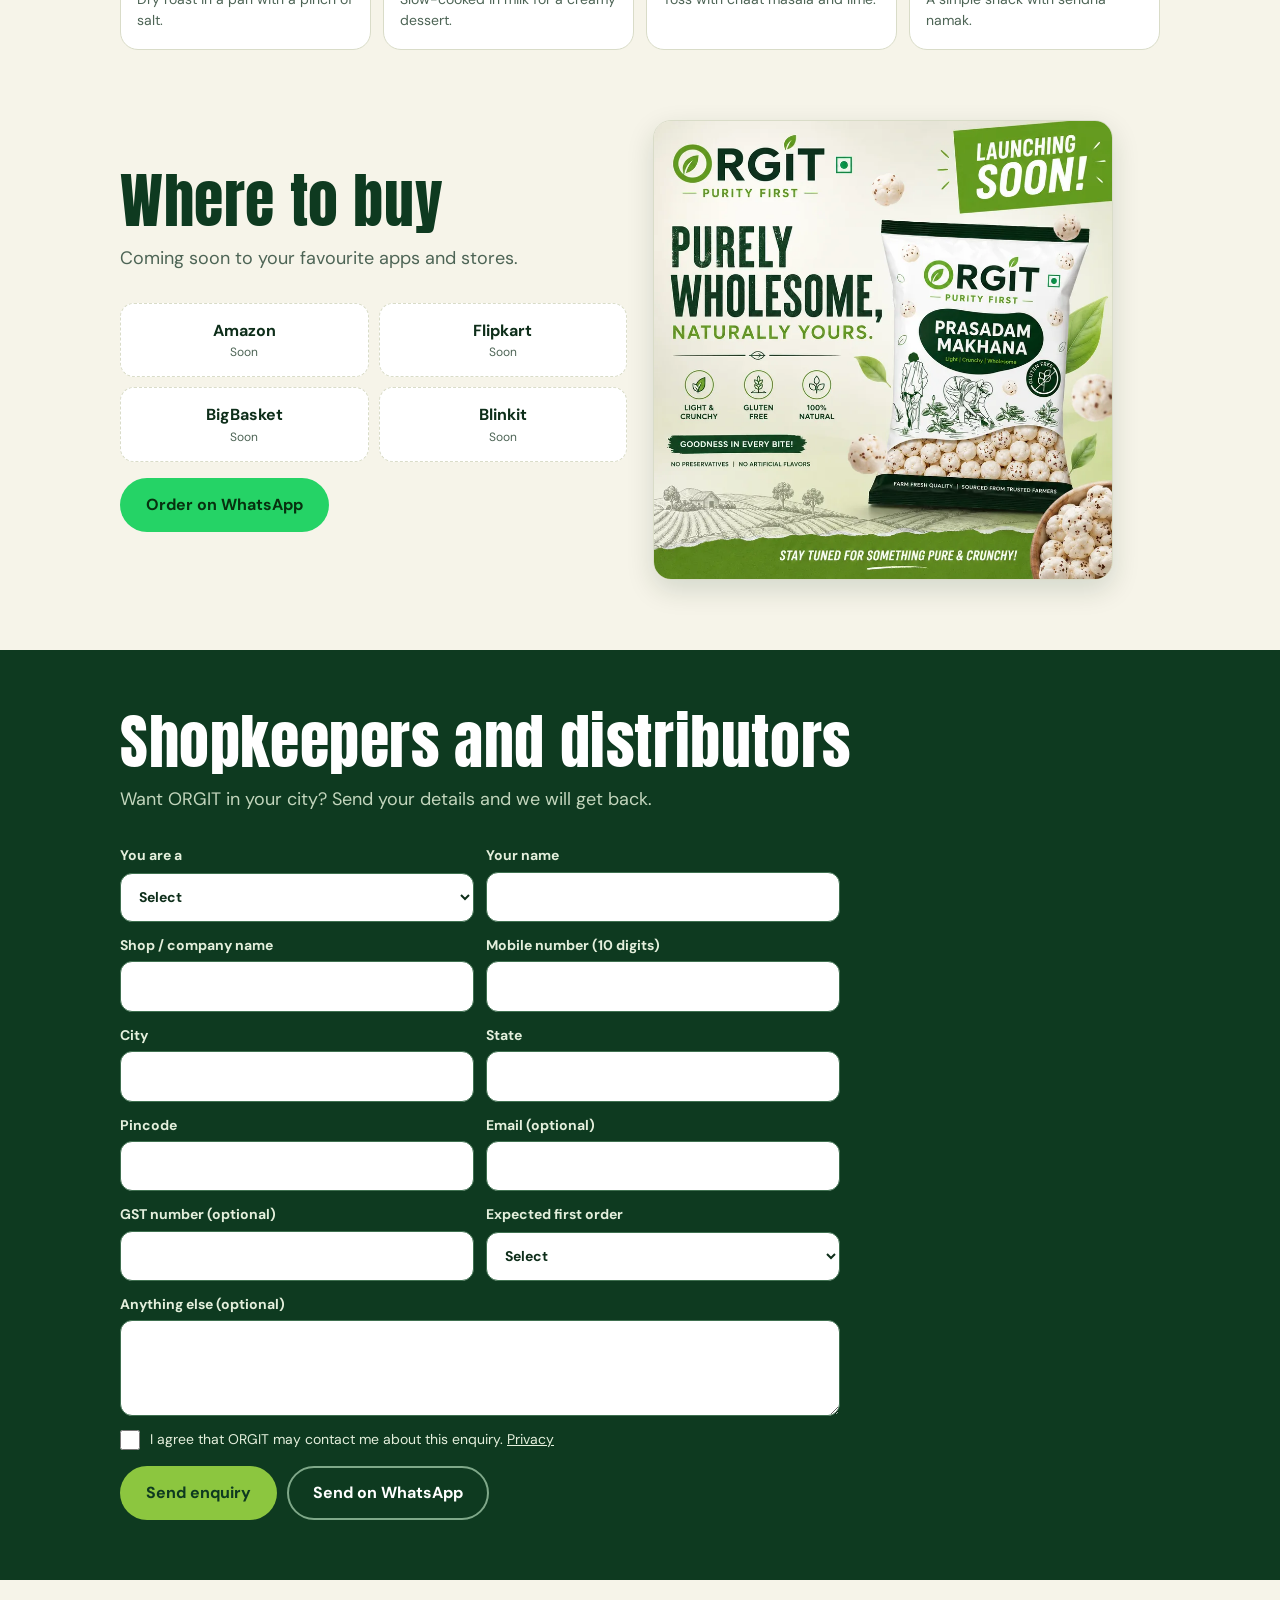
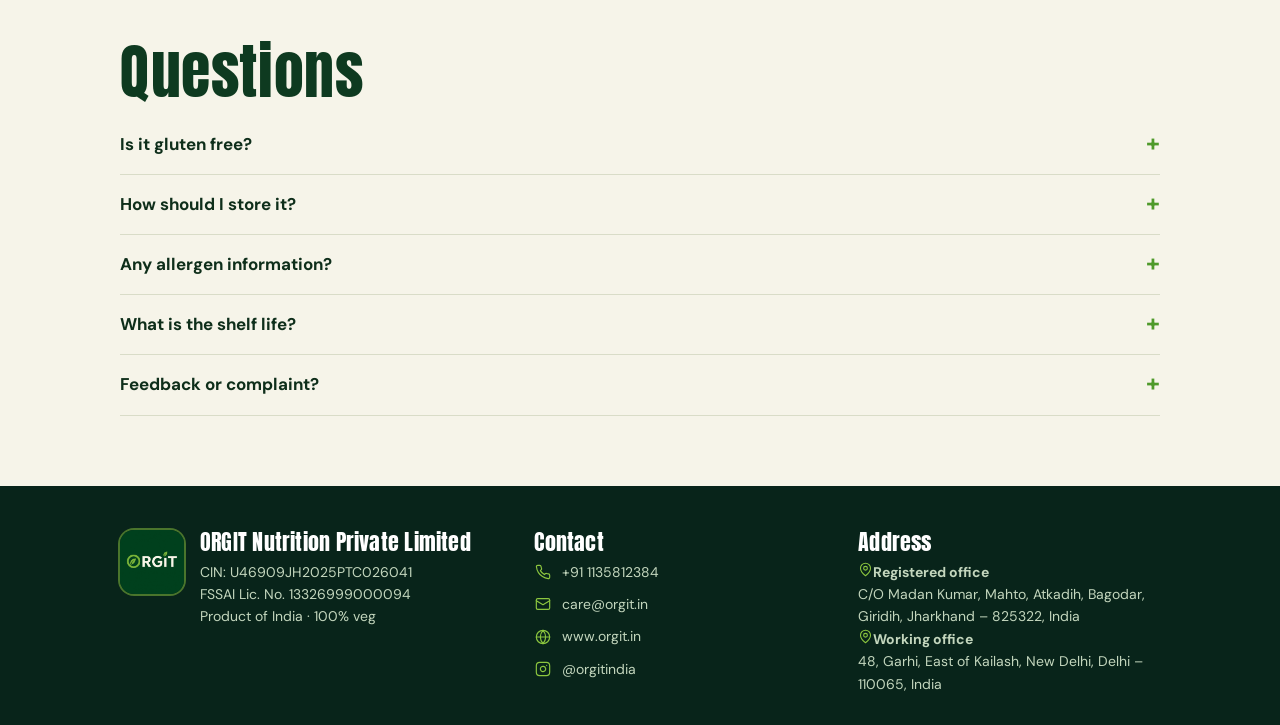
==== commit 1bb465a9: "Add files via upload" ====
--- a/index.html
+++ b/index.html
@@ -98,7 +98,7 @@
 <footer><div class="wrap">
 <div class="fbrand"><img class="flogo" src="assets/logo.png" alt="ORGIT logo" width="64" height="64"><div><h3>ORGIT Nutrition Private Limited</h3><p>CIN: U46909JH2025PTC026041<br>FSSAI Lic. No. 13326999000094<br>Product of India · 100% veg</p></div></div>
 <div><h3 data-hi="संपर्क">Contact</h3><ul class="ct"><li><a data-cfg="phone" href="tel:+911135812384"><span class="ic"><svg viewBox="0 0 24 24" aria-hidden="true"><path d="M22 16.92v3a2 2 0 0 1-2.18 2 19.8 19.8 0 0 1-8.63-3.07 19.5 19.5 0 0 1-6-6 19.8 19.8 0 0 1-3.07-8.67A2 2 0 0 1 4.11 2h3a2 2 0 0 1 2 1.72c.12.96.36 1.9.7 2.81a2 2 0 0 1-.45 2.11L8.09 9.91a16 16 0 0 0 6 6l1.27-1.27a2 2 0 0 1 2.11-.45c.91.34 1.85.58 2.81.7A2 2 0 0 1 22 16.92z"/></svg></span><span class="t">+91 1135812384</span></a></li><li><a data-cfg="email" href="mailto:care@orgit.in"><span class="ic"><svg viewBox="0 0 24 24" aria-hidden="true"><rect x="2" y="4" width="20" height="16" rx="2"/><path d="m22 7-10 6L2 7"/></svg></span><span class="t">care@orgit.in</span></a></li><li><a data-cfg="website" href="https://www.orgit.in"><span class="ic"><svg viewBox="0 0 24 24" aria-hidden="true"><circle cx="12" cy="12" r="10"/><path d="M2 12h20M12 2a15.3 15.3 0 0 1 4 10 15.3 15.3 0 0 1-4 10 15.3 15.3 0 0 1-4-10 15.3 15.3 0 0 1 4-10z"/></svg></span><span class="t">www.orgit.in</span></a></li><li><a data-cfg="instagram" href="https://instagram.com/orgitindia" target="_blank" rel="noopener"><span class="ic"><svg viewBox="0 0 24 24" aria-hidden="true"><rect x="2" y="2" width="20" height="20" rx="5"/><path d="M16 11.37A4 4 0 1 1 12.63 8 4 4 0 0 1 16 11.37z"/><path d="M17.5 6.5h.01"/></svg></span><span class="t">orgitindia</span></a></li></ul></div>
-<div><h3 data-hi="पता">Address</h3><div class="adr"><b><svg viewBox="0 0 24 24" aria-hidden="true"><path d="M20 10c0 6-8 12-8 12S4 16 4 10a8 8 0 0 1 16 0z"/><circle cx="12" cy="10" r="3"/></svg><span data-hi="पंजीकृत कार्यालय">Registered office</span></b><p>C/O Madan Kumar, Mahto, Atkadih, Bagodar, Giridih, Jharkhand – 825322, India</p></div><div class="adr"><b><svg viewBox="0 0 24 24" aria-hidden="true"><path d="M20 10c0 6-8 12-8 12S4 16 4 10a8 8 0 0 1 16 0z"/><circle cx="12" cy="10" r="3"/></svg><span data-hi="कार्य कार्यालय">Working office</span></b><p>48, Garhi, East of Kailash, New Delhi, Delhi – 110065, India</p></div></div>
+<div><h3 data-hi="पता">Address</h3><div class="adr"><b><svg viewBox="0 0 24 24" width="15" height="15" fill="none" stroke="#8cc63f" stroke-width="1.75" stroke-linecap="round" stroke-linejoin="round" aria-hidden="true"><path d="M20 10c0 6-8 12-8 12S4 16 4 10a8 8 0 0 1 16 0z"/><circle cx="12" cy="10" r="3"/></svg><span data-hi="पंजीकृत कार्यालय">Registered office</span></b><p>C/O Madan Kumar, Mahto, Atkadih, Bagodar, Giridih, Jharkhand – 825322, India</p></div><div class="adr"><b><svg viewBox="0 0 24 24" width="15" height="15" fill="none" stroke="#8cc63f" stroke-width="1.75" stroke-linecap="round" stroke-linejoin="round" aria-hidden="true"><path d="M20 10c0 6-8 12-8 12S4 16 4 10a8 8 0 0 1 16 0z"/><circle cx="12" cy="10" r="3"/></svg><span data-hi="कार्य कार्यालय">Working office</span></b><p>48, Garhi, East of Kailash, New Delhi, Delhi – 110065, India</p></div></div>
 </div></footer>
 
 <div class="bar"><a class="btn wa" href="https://wa.me/?text=Hi%20ORGIT%2C%20I%20want%20to%20order%20makhana" target="_blank" rel="noopener" data-hi="WhatsApp ऑर्डर">WhatsApp order</a><a class="btn" data-cfg-href="phone" href="tel:+911135812384" data-hi="कॉल करें">Call us</a></div>
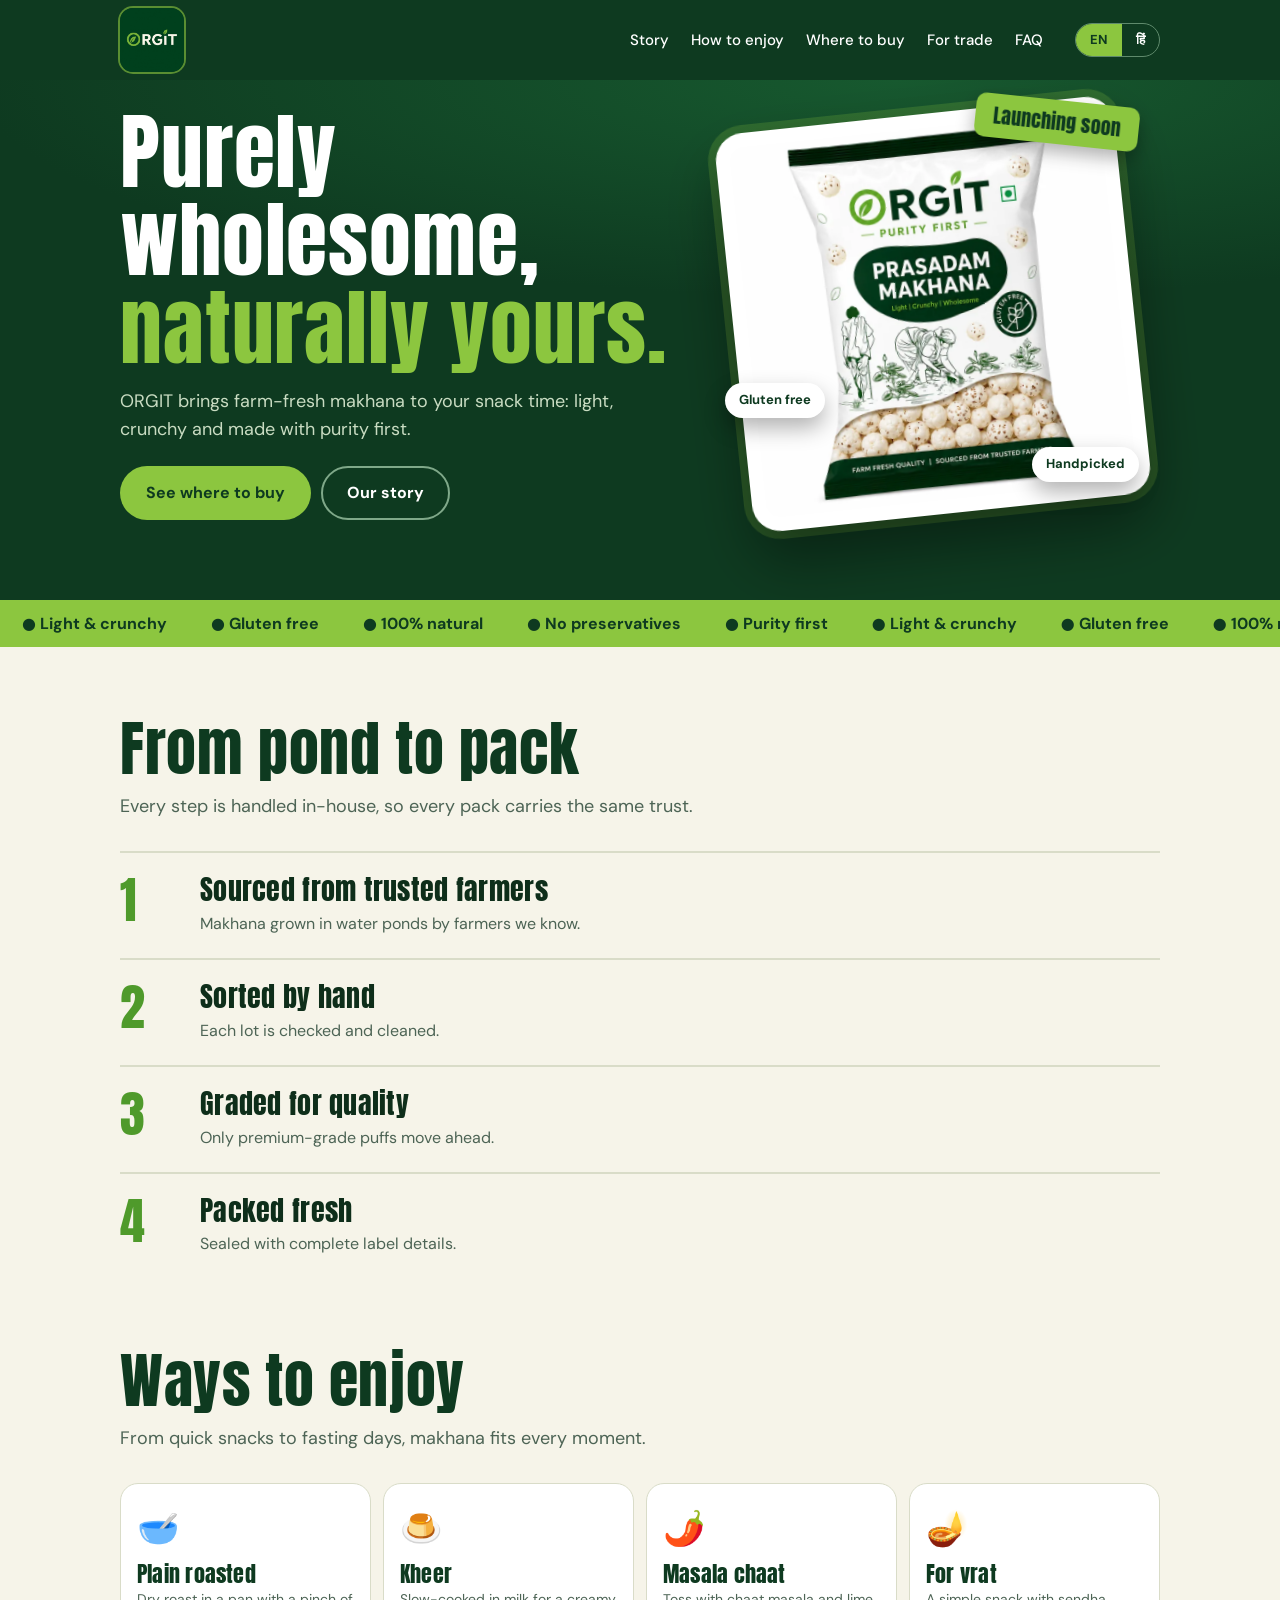
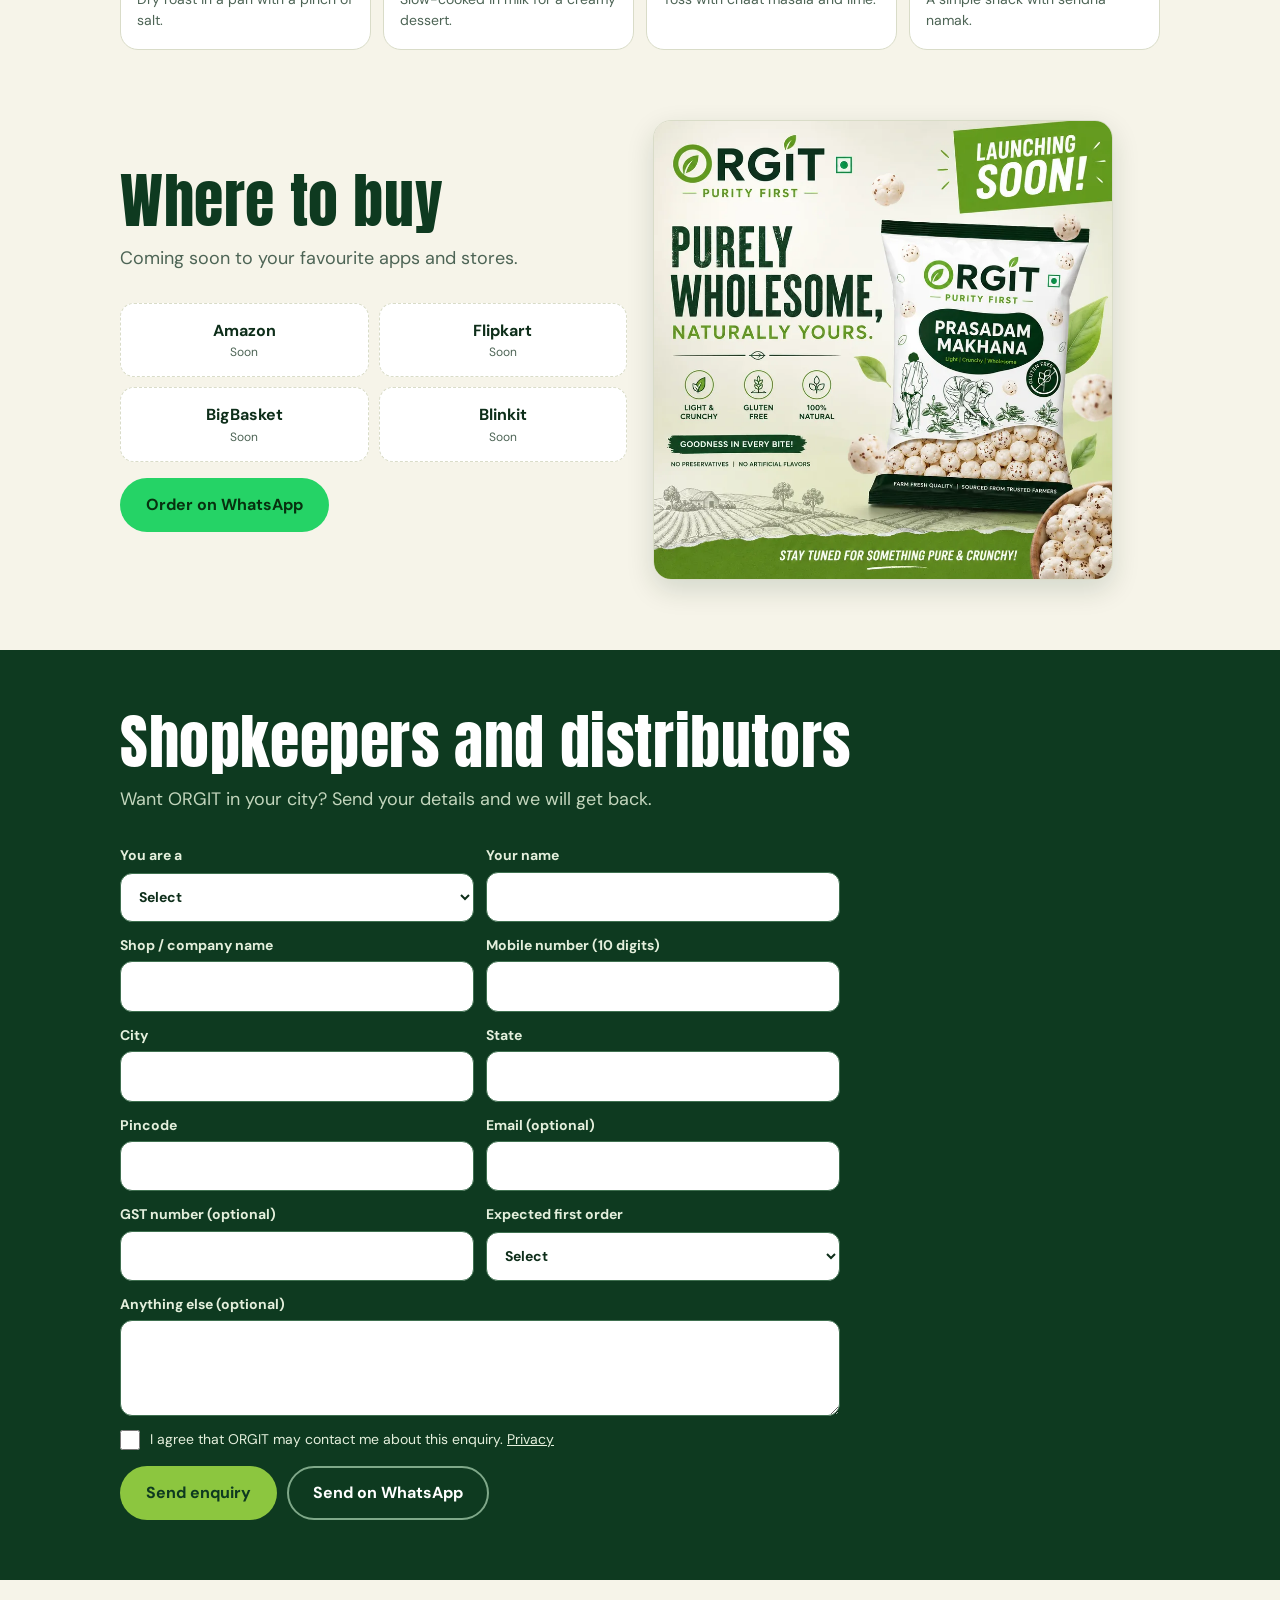
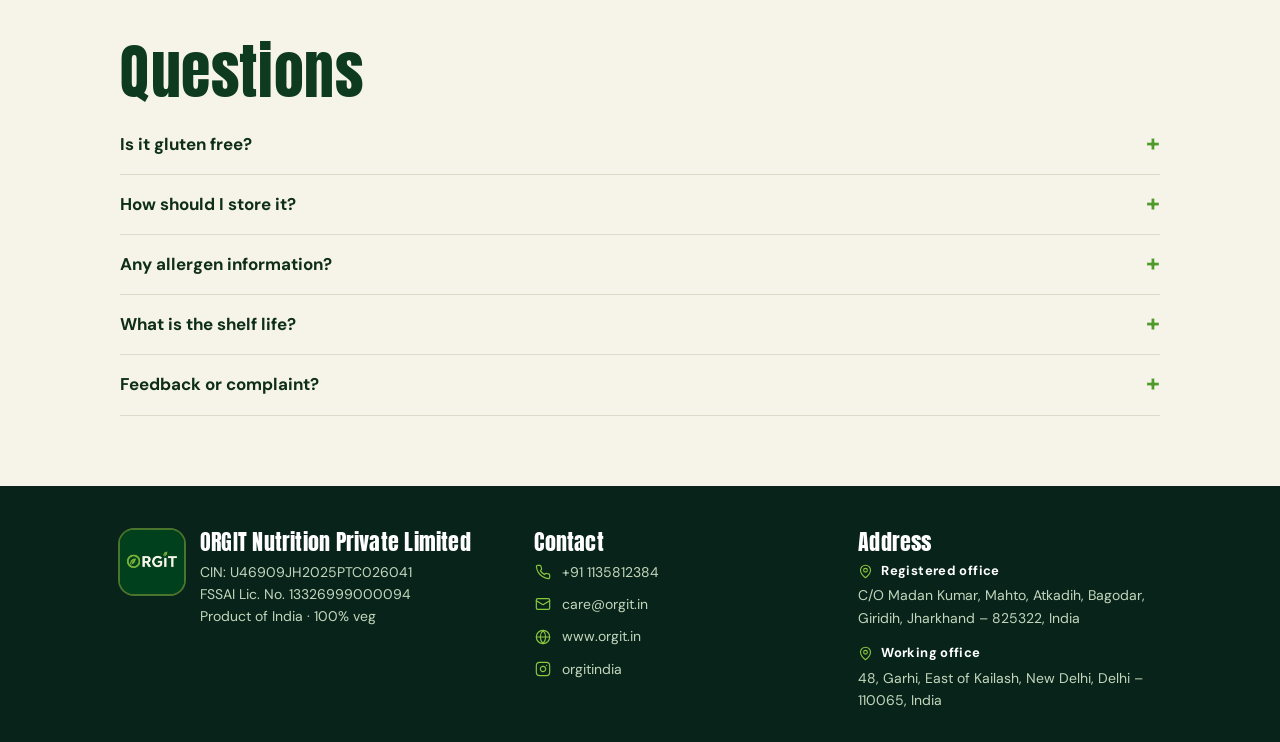
==== commit 185afd19: "Add files via upload" ====
--- a/index.html
+++ b/index.html
@@ -3,12 +3,15 @@
 <head>
 <meta charset="utf-8">
 <meta name="viewport" content="width=device-width, initial-scale=1, viewport-fit=cover">
-<title>ORGIT – Purity First | Farm-fresh Makhana</title>
-<meta name="description" content="ORGIT makhana: farm-fresh, light, crunchy and gluten free. Sourced from trusted farmers, packed in-house. Shopkeepers and distributors, enquire now.">
+<title>ORGIT Makhana – Dry Fruits, Nuts, Seeds &amp; Healthy Snacks</title>
+<meta name="description" content="ORGIT makhana: farm-fresh, light, crunchy and gluten free. Packed in-house in India. Shops and distributors can write to us.">
 <meta name="theme-color" content="#0e3a20">
+<link rel="canonical" href="https://orgit.in/">
 <link rel="icon" type="image/png" href="assets/favicon.png"><link rel="apple-touch-icon" href="assets/apple-touch-icon.png">
-<meta property="og:type" content="website"><meta property="og:title" content="ORGIT – Purity First"><meta property="og:description" content="Farm-fresh makhana. Light, crunchy and gluten free.">
-<meta property="og:image" content="https://YOUR-DOMAIN/assets/og-image.jpg">
+<meta property="og:type" content="website"><meta property="og:site_name" content="ORGIT"><meta property="og:url" content="https://orgit.in/">
+<meta property="og:title" content="ORGIT Makhana – Dry Fruits, Nuts, Seeds &amp; Healthy Snacks"><meta property="og:description" content="Farm-fresh, light, crunchy and gluten free makhana from trusted farmers.">
+<meta property="og:image" content="https://orgit.in/assets/og-image.jpg">
+<script type="application/ld+json">{"@context": "https://schema.org", "@graph": [{"@type": "Organization", "@id": "https://orgit.in/#org", "name": "ORGIT Nutrition Private Limited", "alternateName": "ORGIT", "url": "https://orgit.in/", "logo": "https://orgit.in/assets/logo.png", "description": "ORGIT sells farm-fresh, gluten free makhana (foxnuts), sorted, graded and packed in-house in India.", "address": {"@type": "PostalAddress", "streetAddress": "C/O Madan Kumar, Mahto, Atkadih, Bagodar", "addressLocality": "Giridih", "addressRegion": "Jharkhand", "postalCode": "825322", "addressCountry": "IN"}, "contactPoint": {"@type": "ContactPoint", "telephone": "+91-1135812384", "contactType": "customer service", "areaServed": "IN", "availableLanguage": ["English", "Hindi"]}, "sameAs": ["https://instagram.com/orgitindia"]}, {"@type": "WebSite", "@id": "https://orgit.in/#site", "url": "https://orgit.in/", "name": "ORGIT", "publisher": {"@id": "https://orgit.in/#org"}, "inLanguage": "en-IN"}]}</script>
 <link href="https://fonts.googleapis.com/css2?family=Anton&family=DM+Sans:wght@400;500;700&family=Noto+Sans+Devanagari:wght@400;500;800&display=swap" rel="stylesheet">
 <link rel="stylesheet" href="css/style.css">
 </head>
--- a/css/style.css
+++ b/css/style.css
@@ -110,3 +110,8 @@
 .ct a:hover{color:#fff}.ct a:hover .ic{color:#fff}
 .ct .ic{width:18px;height:18px;color:var(--lime);display:grid;place-items:center;flex:none;transition:color .2s}
 .ct svg{width:16px;height:16px;fill:none;stroke:currentColor;stroke-width:1.75;stroke-linecap:round;stroke-linejoin:round}
+
+.adr{margin-bottom:14px}.adr:last-child{margin-bottom:0}
+.adr b{display:flex;align-items:center;gap:8px;color:#fff;font-size:13px;font-weight:700;letter-spacing:.03em;margin-bottom:3px}
+.adr svg{width:15px;height:15px;fill:none;stroke:var(--lime);stroke-width:1.75;stroke-linecap:round;stroke-linejoin:round}
+.adr p{margin:0}
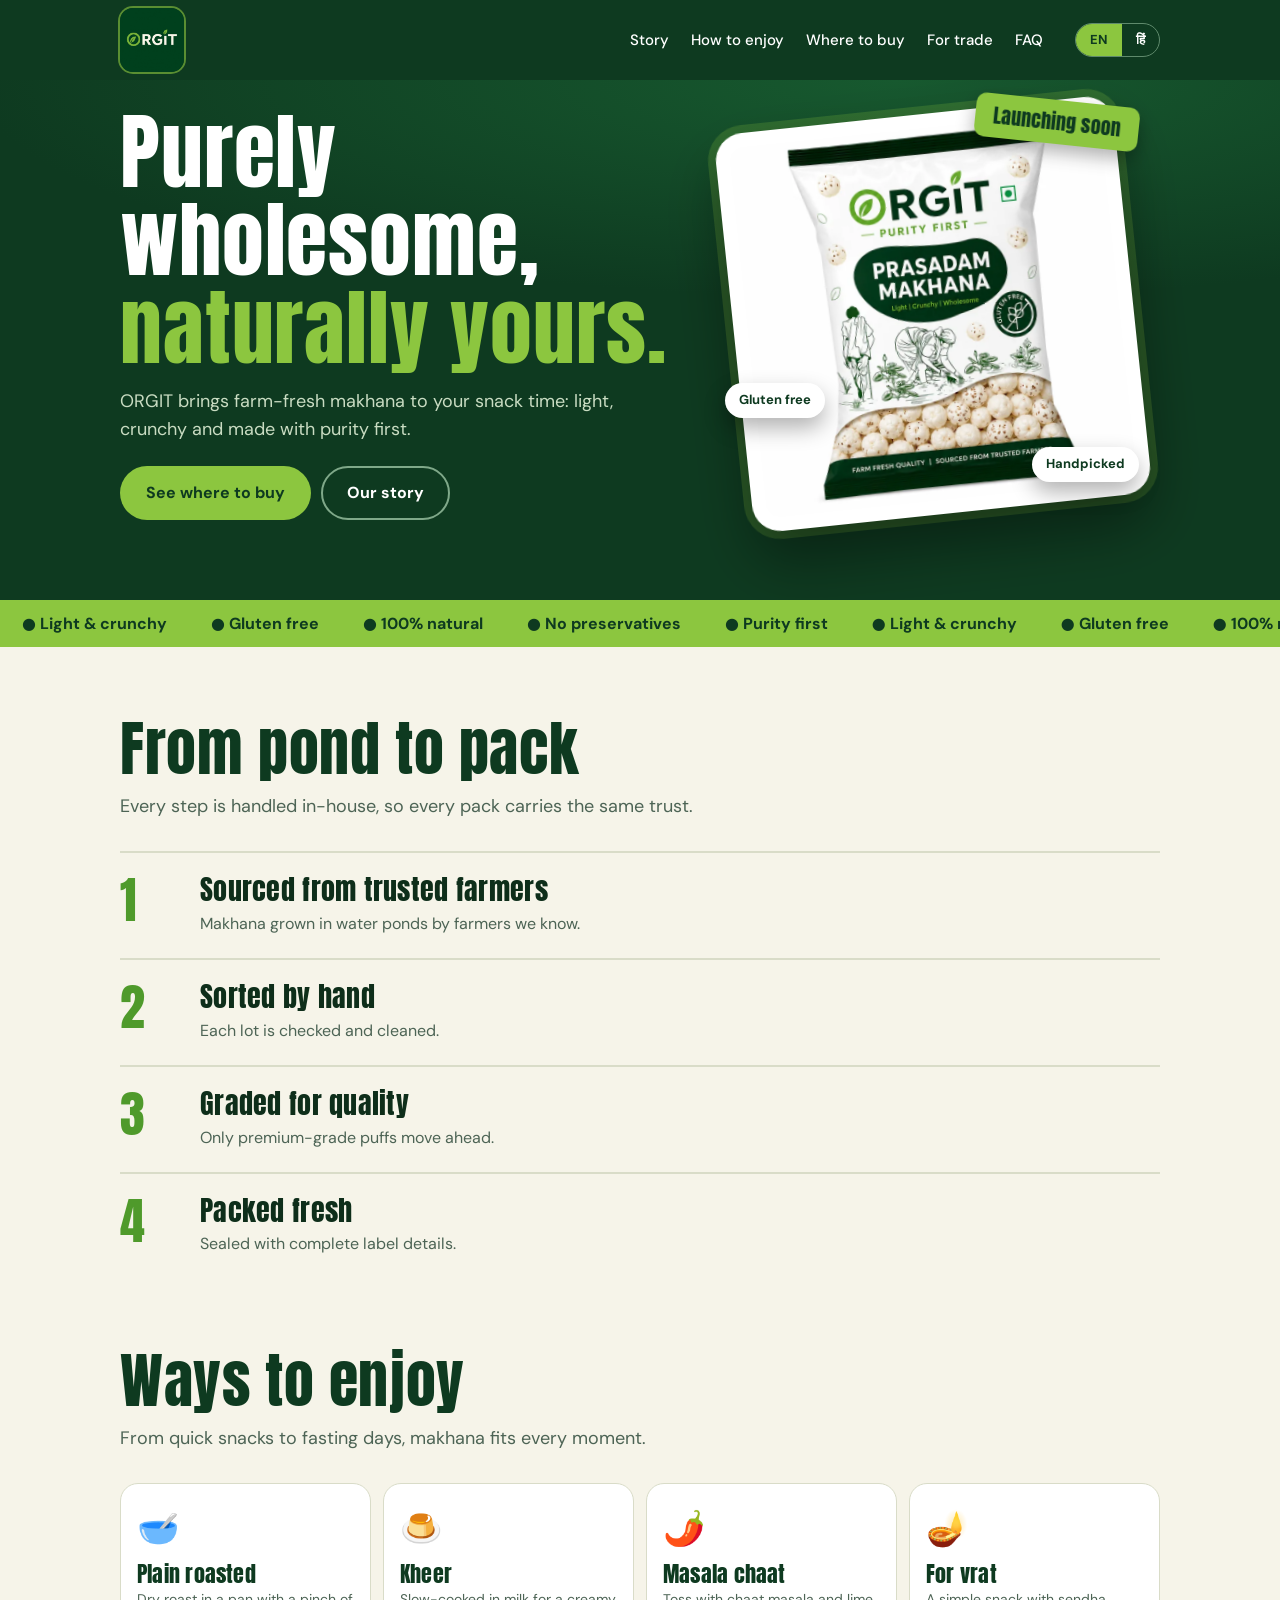
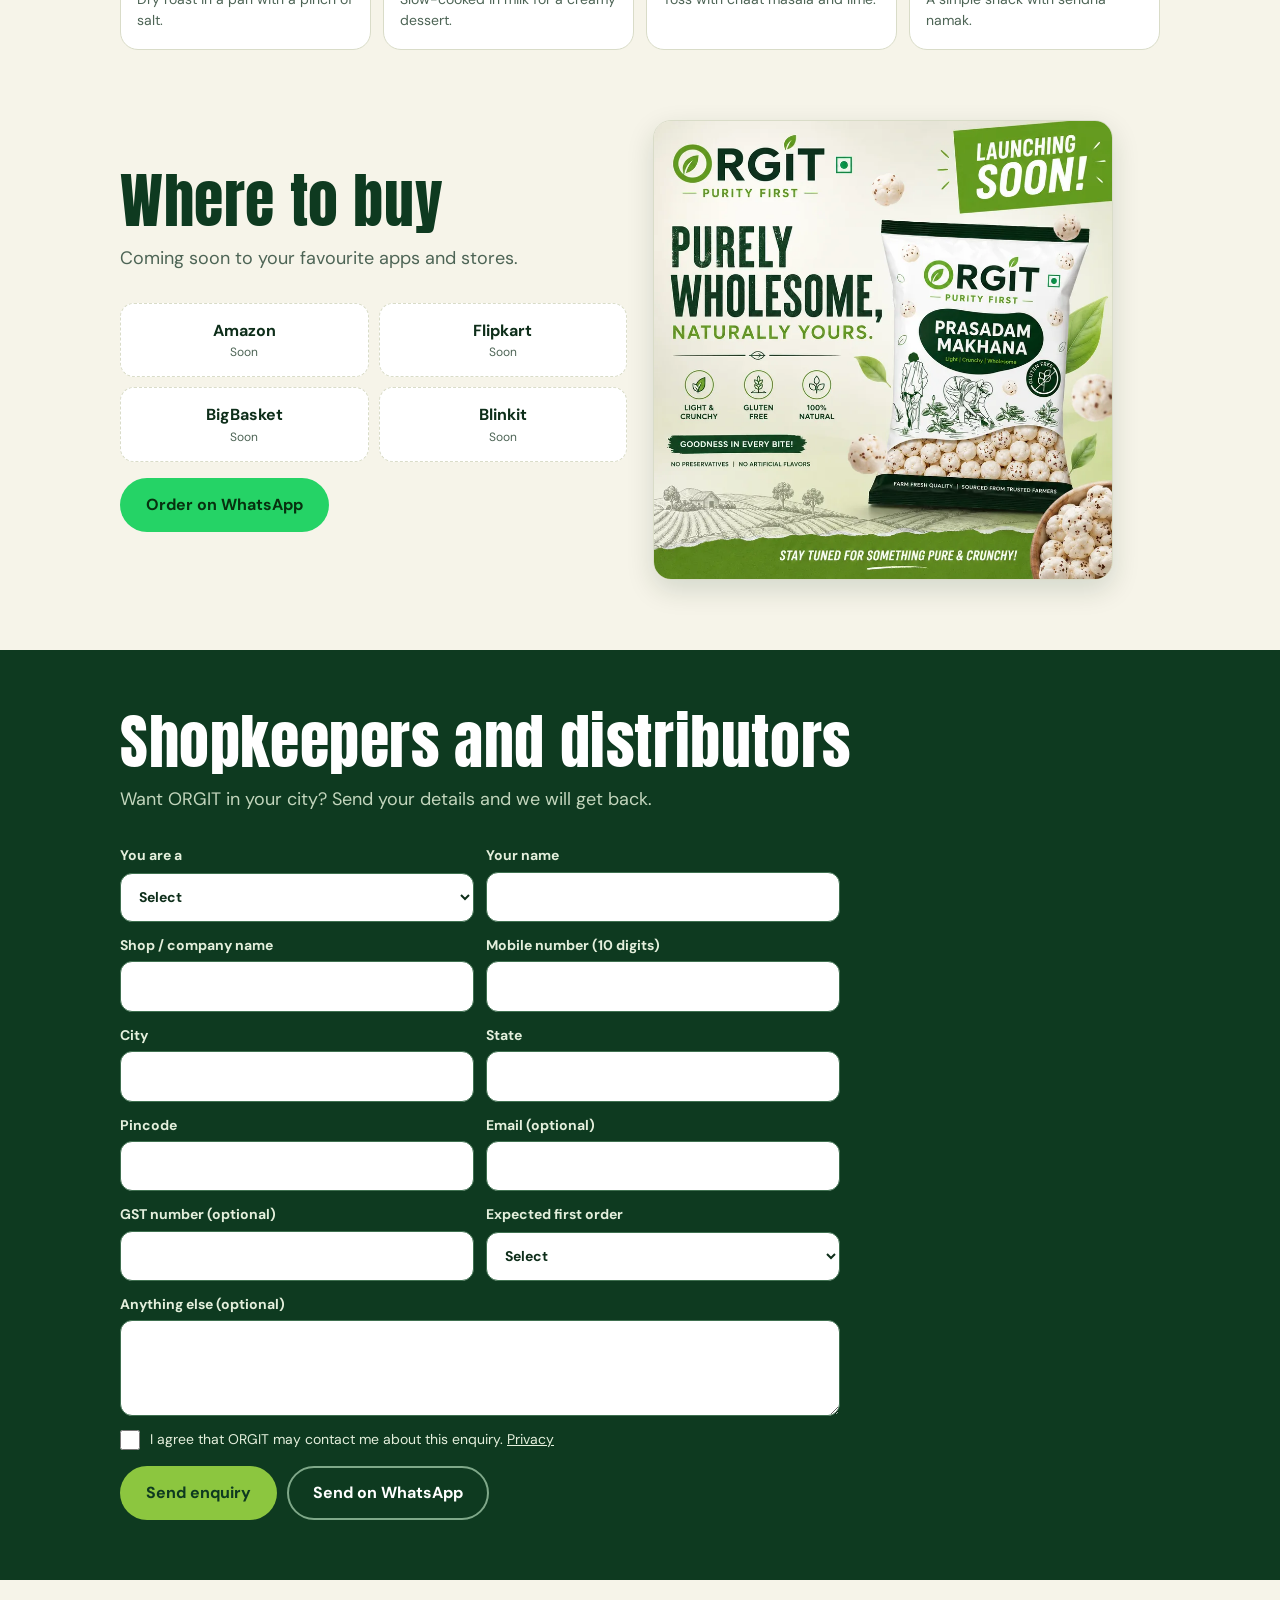
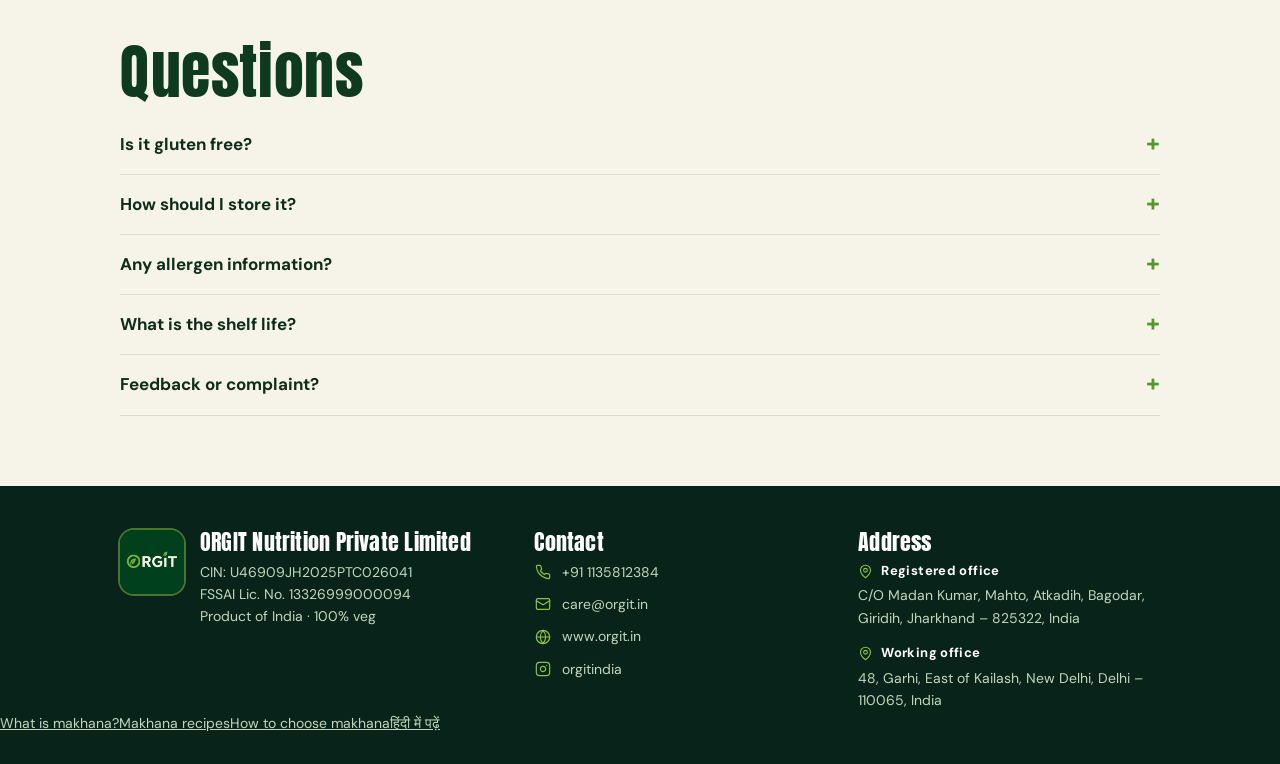
==== commit a9c4cef4: "Add files via upload" ====
--- a/index.html
+++ b/index.html
@@ -102,7 +102,7 @@
 <div class="fbrand"><img class="flogo" src="assets/logo.png" alt="ORGIT logo" width="64" height="64"><div><h3>ORGIT Nutrition Private Limited</h3><p>CIN: U46909JH2025PTC026041<br>FSSAI Lic. No. 13326999000094<br>Product of India · 100% veg</p></div></div>
 <div><h3 data-hi="संपर्क">Contact</h3><ul class="ct"><li><a data-cfg="phone" href="tel:+911135812384"><span class="ic"><svg viewBox="0 0 24 24" aria-hidden="true"><path d="M22 16.92v3a2 2 0 0 1-2.18 2 19.8 19.8 0 0 1-8.63-3.07 19.5 19.5 0 0 1-6-6 19.8 19.8 0 0 1-3.07-8.67A2 2 0 0 1 4.11 2h3a2 2 0 0 1 2 1.72c.12.96.36 1.9.7 2.81a2 2 0 0 1-.45 2.11L8.09 9.91a16 16 0 0 0 6 6l1.27-1.27a2 2 0 0 1 2.11-.45c.91.34 1.85.58 2.81.7A2 2 0 0 1 22 16.92z"/></svg></span><span class="t">+91 1135812384</span></a></li><li><a data-cfg="email" href="mailto:care@orgit.in"><span class="ic"><svg viewBox="0 0 24 24" aria-hidden="true"><rect x="2" y="4" width="20" height="16" rx="2"/><path d="m22 7-10 6L2 7"/></svg></span><span class="t">care@orgit.in</span></a></li><li><a data-cfg="website" href="https://www.orgit.in"><span class="ic"><svg viewBox="0 0 24 24" aria-hidden="true"><circle cx="12" cy="12" r="10"/><path d="M2 12h20M12 2a15.3 15.3 0 0 1 4 10 15.3 15.3 0 0 1-4 10 15.3 15.3 0 0 1-4-10 15.3 15.3 0 0 1 4-10z"/></svg></span><span class="t">www.orgit.in</span></a></li><li><a data-cfg="instagram" href="https://instagram.com/orgitindia" target="_blank" rel="noopener"><span class="ic"><svg viewBox="0 0 24 24" aria-hidden="true"><rect x="2" y="2" width="20" height="20" rx="5"/><path d="M16 11.37A4 4 0 1 1 12.63 8 4 4 0 0 1 16 11.37z"/><path d="M17.5 6.5h.01"/></svg></span><span class="t">orgitindia</span></a></li></ul></div>
 <div><h3 data-hi="पता">Address</h3><div class="adr"><b><svg viewBox="0 0 24 24" width="15" height="15" fill="none" stroke="#8cc63f" stroke-width="1.75" stroke-linecap="round" stroke-linejoin="round" aria-hidden="true"><path d="M20 10c0 6-8 12-8 12S4 16 4 10a8 8 0 0 1 16 0z"/><circle cx="12" cy="10" r="3"/></svg><span data-hi="पंजीकृत कार्यालय">Registered office</span></b><p>C/O Madan Kumar, Mahto, Atkadih, Bagodar, Giridih, Jharkhand – 825322, India</p></div><div class="adr"><b><svg viewBox="0 0 24 24" width="15" height="15" fill="none" stroke="#8cc63f" stroke-width="1.75" stroke-linecap="round" stroke-linejoin="round" aria-hidden="true"><path d="M20 10c0 6-8 12-8 12S4 16 4 10a8 8 0 0 1 16 0z"/><circle cx="12" cy="10" r="3"/></svg><span data-hi="कार्य कार्यालय">Working office</span></b><p>48, Garhi, East of Kailash, New Delhi, Delhi – 110065, India</p></div></div>
-</div></footer>
+</div><div class="flinks"><a href="what-is-makhana.html" data-hi="मखाना क्या है?">What is makhana?</a><a href="makhana-recipes.html" data-hi="मखाना रेसिपी">Makhana recipes</a><a href="how-to-choose-makhana.html" data-hi="अच्छा मखाना कैसे चुनें">How to choose makhana</a><a href="hi/makhana-kya-hai.html">हिंदी में पढ़ें</a></div></footer>
 
 <div class="bar"><a class="btn wa" href="https://wa.me/?text=Hi%20ORGIT%2C%20I%20want%20to%20order%20makhana" target="_blank" rel="noopener" data-hi="WhatsApp ऑर्डर">WhatsApp order</a><a class="btn" data-cfg-href="phone" href="tel:+911135812384" data-hi="कॉल करें">Call us</a></div>
 
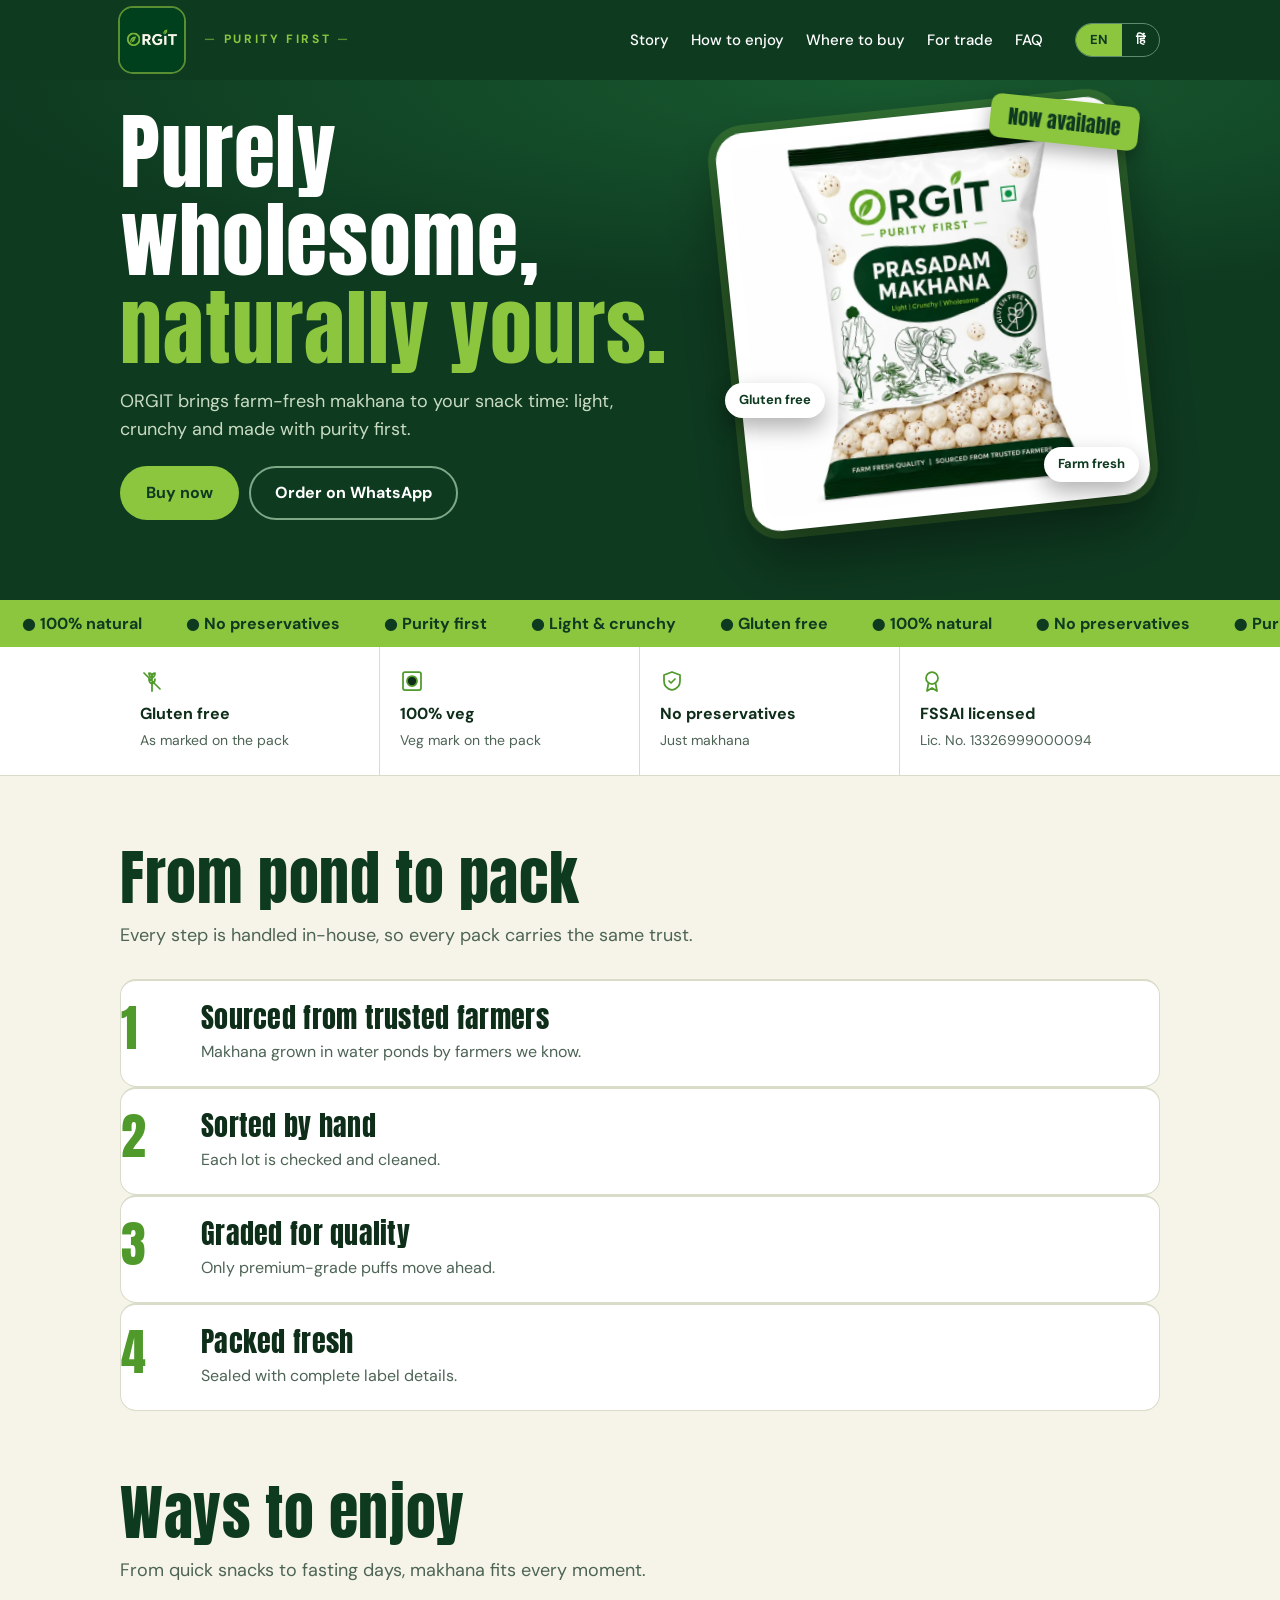
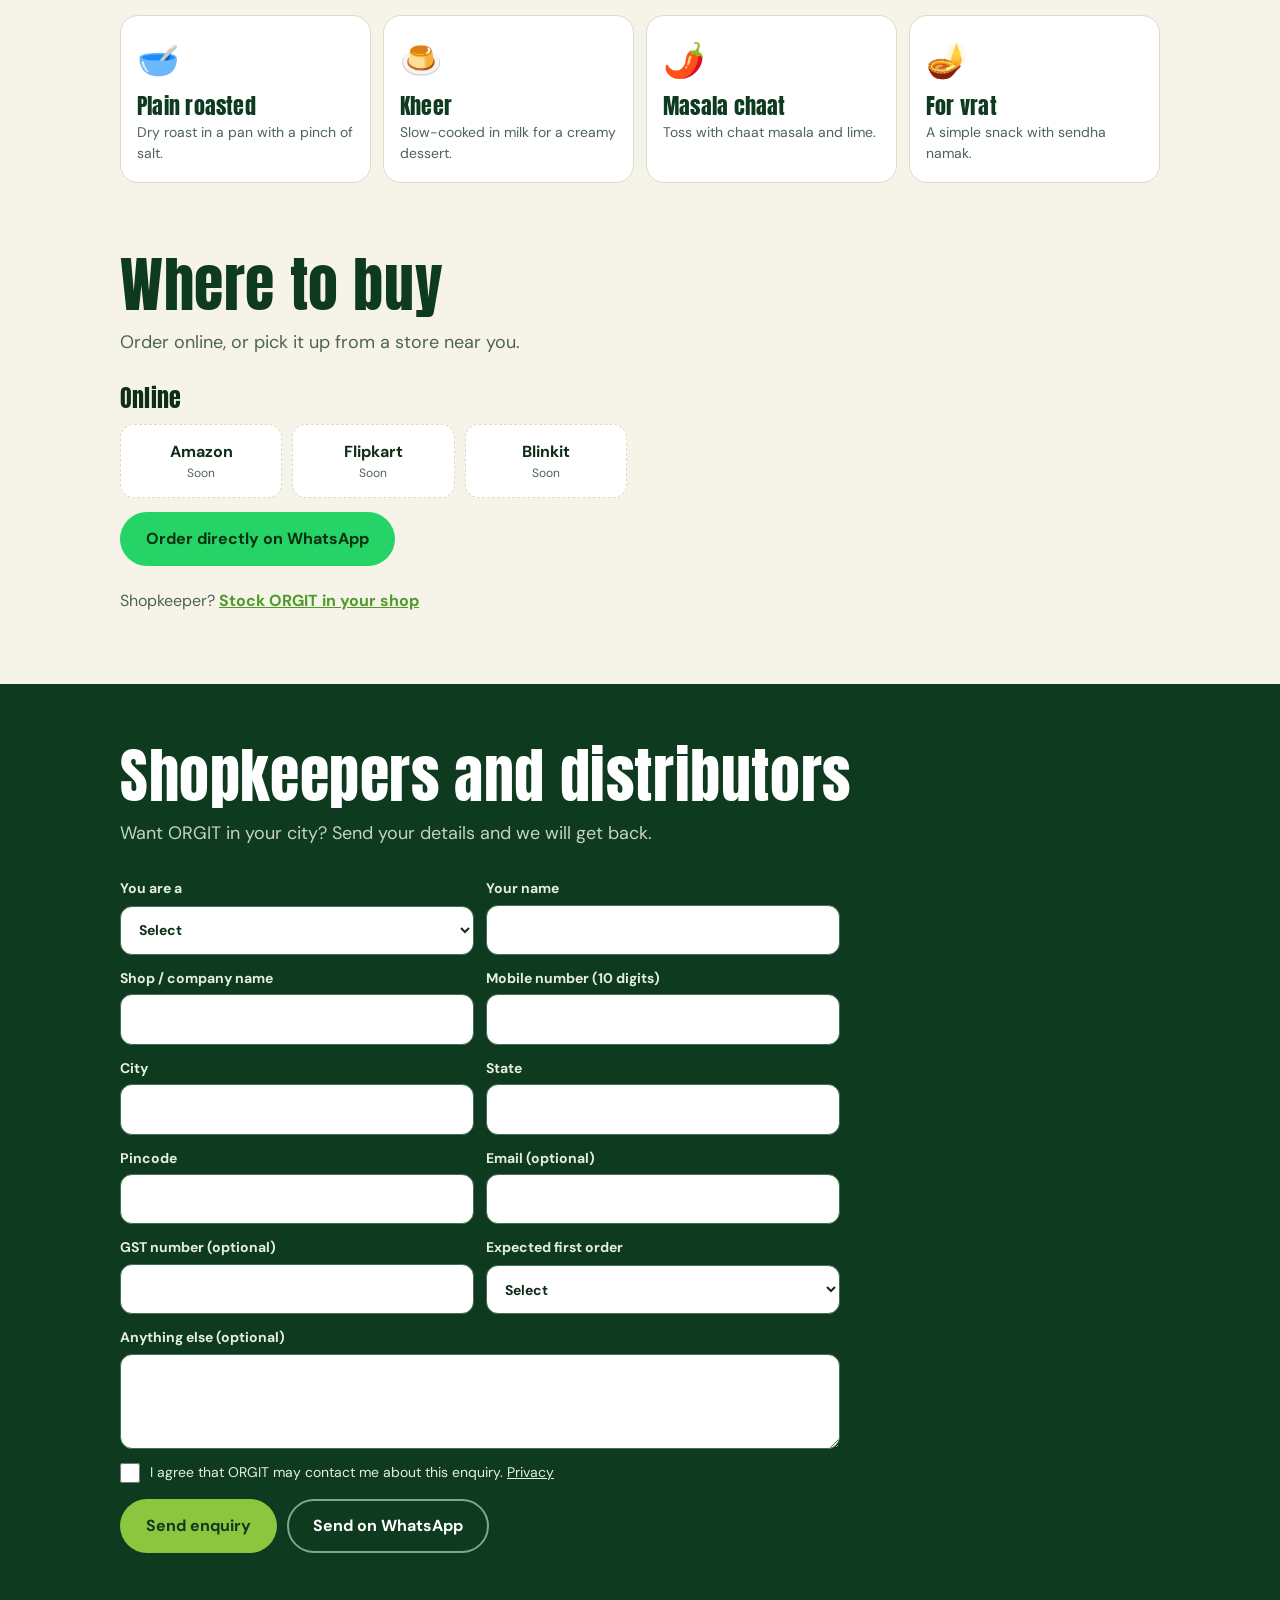
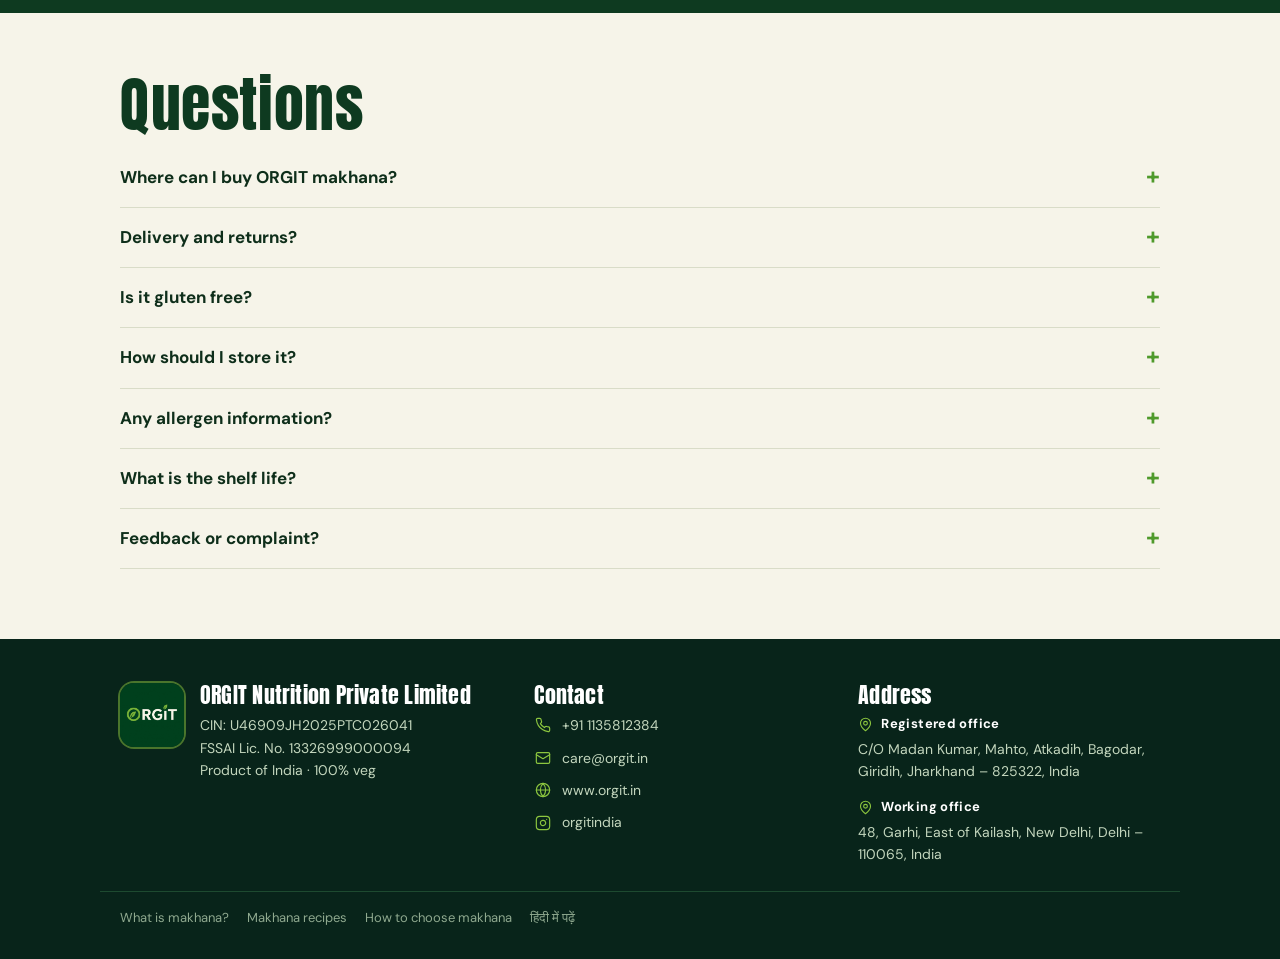
==== commit 3b001466: "Add files via upload" ====
--- a/index.html
+++ b/index.html
@@ -3,21 +3,21 @@
 <head>
 <meta charset="utf-8">
 <meta name="viewport" content="width=device-width, initial-scale=1, viewport-fit=cover">
-<title>ORGIT Makhana – Dry Fruits, Nuts, Seeds &amp; Healthy Snacks</title>
-<meta name="description" content="ORGIT makhana: farm-fresh, light, crunchy and gluten free. Packed in-house in India. Shops and distributors can write to us.">
+<title>ORGIT – Purity First | Makhana &amp; Fox Nuts</title>
+<meta name="description" content="ORGIT – Purity First. Farm-fresh, gluten free makhana (fox nuts) from trusted farmers, packed in-house. Order on WhatsApp or find us online and in stores.">
 <meta name="theme-color" content="#0e3a20">
 <link rel="canonical" href="https://orgit.in/">
 <link rel="icon" type="image/png" href="assets/favicon.png"><link rel="apple-touch-icon" href="assets/apple-touch-icon.png">
 <meta property="og:type" content="website"><meta property="og:site_name" content="ORGIT"><meta property="og:url" content="https://orgit.in/">
-<meta property="og:title" content="ORGIT Makhana – Dry Fruits, Nuts, Seeds &amp; Healthy Snacks"><meta property="og:description" content="Farm-fresh, light, crunchy and gluten free makhana from trusted farmers.">
+<meta property="og:title" content="ORGIT – Purity First | Makhana &amp; Fox Nuts"><meta property="og:description" content="Farm-fresh, gluten free makhana from trusted farmers. Purity first.">
 <meta property="og:image" content="https://orgit.in/assets/og-image.jpg">
-<script type="application/ld+json">{"@context": "https://schema.org", "@graph": [{"@type": "Organization", "@id": "https://orgit.in/#org", "name": "ORGIT Nutrition Private Limited", "alternateName": "ORGIT", "url": "https://orgit.in/", "logo": "https://orgit.in/assets/logo.png", "description": "ORGIT sells farm-fresh, gluten free makhana (foxnuts), sorted, graded and packed in-house in India.", "address": {"@type": "PostalAddress", "streetAddress": "C/O Madan Kumar, Mahto, Atkadih, Bagodar", "addressLocality": "Giridih", "addressRegion": "Jharkhand", "postalCode": "825322", "addressCountry": "IN"}, "contactPoint": {"@type": "ContactPoint", "telephone": "+91-1135812384", "contactType": "customer service", "areaServed": "IN", "availableLanguage": ["English", "Hindi"]}, "sameAs": ["https://instagram.com/orgitindia"]}, {"@type": "WebSite", "@id": "https://orgit.in/#site", "url": "https://orgit.in/", "name": "ORGIT", "publisher": {"@id": "https://orgit.in/#org"}, "inLanguage": "en-IN"}]}</script>
+<script type="application/ld+json">{"@context": "https://schema.org", "@graph": [{"@type": "Organization", "@id": "https://orgit.in/#org", "name": "ORGIT Nutrition Private Limited", "alternateName": "ORGIT", "slogan": "Purity First", "url": "https://orgit.in/", "logo": "https://orgit.in/assets/logo.png", "description": "ORGIT sells farm-fresh, gluten free makhana (foxnuts), sorted, graded and packed in-house in India.", "address": {"@type": "PostalAddress", "streetAddress": "C/O Madan Kumar, Mahto, Atkadih, Bagodar", "addressLocality": "Giridih", "addressRegion": "Jharkhand", "postalCode": "825322", "addressCountry": "IN"}, "contactPoint": {"@type": "ContactPoint", "telephone": "+91-1135812384", "contactType": "customer service", "areaServed": "IN", "availableLanguage": ["English", "Hindi"]}, "sameAs": ["https://instagram.com/orgitindia"]}, {"@type": "WebSite", "@id": "https://orgit.in/#site", "url": "https://orgit.in/", "name": "ORGIT", "publisher": {"@id": "https://orgit.in/#org"}, "inLanguage": "en-IN"}]}</script>
 <link href="https://fonts.googleapis.com/css2?family=Anton&family=DM+Sans:wght@400;500;700&family=Noto+Sans+Devanagari:wght@400;500;800&display=swap" rel="stylesheet">
 <link rel="stylesheet" href="css/style.css">
 </head>
 <body>
 <header><div class="wrap">
-<a href="#top" aria-label="ORGIT"><img src="assets/logo.png" alt="ORGIT"></a>
+<a href="#top" aria-label="ORGIT"><img src="assets/logo.png" alt="ORGIT"></a><span class="tl">PURITY FIRST</span>
 <nav><a href="#story" data-hi="कहानी">Story</a><a href="#eat" data-hi="कैसे खाएँ">How to enjoy</a><a href="#buy" data-hi="कहाँ मिलेगा">Where to buy</a><a href="#trade" data-hi="व्यापारियों के लिए">For trade</a><a href="#faq" data-hi="सवाल-जवाब">FAQ</a></nav>
 <div class="lang" role="group" aria-label="Language"><button data-l="en" aria-pressed="true">EN</button><button data-l="hi" aria-pressed="false">हिं</button></div>
 </div></header>
@@ -27,15 +27,14 @@
 <div>
 <h1><span data-hi="शुद्ध और पौष्टिक,">Purely wholesome,</span> <em data-hi="कुदरती तौर पर आपका।">naturally yours.</em></h1>
 <p data-hi="ORGIT लाया है खेत की ताज़ा मखाना: हल्का, कुरकुरा और 'शुद्धता सबसे पहले' के वादे के साथ।">ORGIT brings farm-fresh makhana to your snack time: light, crunchy and made with purity first.</p>
-<div class="cta"><a class="btn" href="#buy" data-hi="कहाँ मिलेगा देखें">See where to buy</a><a class="btn ghost" href="#story" data-hi="हमारी कहानी">Our story</a></div>
+<div class="cta"><a class="btn" href="#buy" data-hi="अभी खरीदें">Buy now</a><a class="btn ghost wa" href="#" data-hi="WhatsApp पर ऑर्डर">Order on WhatsApp</a></div>
 </div>
-<div class="pk"><span class="rib" data-hi="जल्द आ रहा है">Launching soon</span>
+<div class="pk"><span class="rib" data-hi="अब उपलब्ध">Now available</span>
 <div class="c" id="pack"><img src="assets/pack.webp" alt="ORGIT makhana 200 g pack"></div>
-<span class="chip a" data-hi="ग्लूटेन फ्री">Gluten free</span><span class="chip b" data-hi="हाथ से चुना हुआ">Handpicked</span></div>
+<span class="chip a" data-hi="ग्लूटेन फ्री">Gluten free</span><span class="chip b" data-hi="खेत से ताज़ा">Farm fresh</span></div>
 </div></div>
-<div class="strip" aria-hidden="true"><div>
-<span>● Light &amp; crunchy</span><span>● Gluten free</span><span>● 100% natural</span><span>● No preservatives</span><span>● Purity first</span><span>● Light &amp; crunchy</span><span>● Gluten free</span><span>● 100% natural</span><span>● No preservatives</span><span>● Purity first</span>
-</div></div>
+<div class="strip" aria-hidden="true"><div><span>● 100% natural</span><span>● No preservatives</span><span>● Purity first</span><span>● Light &amp; crunchy</span><span>● Gluten free</span><span>● 100% natural</span><span>● No preservatives</span><span>● Purity first</span><span>● Light &amp; crunchy</span><span>● Gluten free</span><span>● 100% natural</span><span>● No preservatives</span><span>● Purity first</span><span>● Light &amp; crunchy</span><span>● Gluten free</span><span>● 100% natural</span><span>● No preservatives</span><span>● Purity first</span><span>● Light &amp; crunchy</span><span>● Gluten free</span></div></div>
+<div class="vals"><div class="wrap"><div><svg viewBox="0 0 24 24" aria-hidden="true"><path d="M12 22V9M12 9c-2-1-3-3-3-5 2 0 3 1 3 3M12 9c2-1 3-3 3-5-2 0-3 1-3 3M12 15c-2-1-3-3-3-5M12 15c2-1 3-3 3-5M4 4l16 16"/></svg><b data-hi="ग्लूटेन फ्री">Gluten free</b><span data-hi="पैक पर लिखा है">As marked on the pack</span></div><div><svg viewBox="0 0 24 24" aria-hidden="true"><rect x="3" y="3" width="18" height="18" rx="2"/><circle cx="12" cy="12" r="5" fill="currentColor"/></svg><b data-hi="100% शाकाहारी">100% veg</b><span data-hi="पैक पर शाकाहारी निशान">Veg mark on the pack</span></div><div><svg viewBox="0 0 24 24" aria-hidden="true"><path d="M12 3l8 3v6c0 5-3.5 8-8 9-4.5-1-8-4-8-9V6z"/><path d="M9 12l2 2 4-4"/></svg><b data-hi="कोई प्रिज़र्वेटिव नहीं">No preservatives</b><span data-hi="सिर्फ़ मखाना">Just makhana</span></div><div><svg viewBox="0 0 24 24" aria-hidden="true"><circle cx="12" cy="9" r="6"/><path d="M8.5 14L7 22l5-3 5 3-1.5-8"/></svg><b data-hi="FSSAI लाइसेंस">FSSAI licensed</b><span data-hi="Lic. No. 13326999000094">Lic. No. 13326999000094</span></div></div></div>
 
 <section id="story"><div class="wrap">
 <h2 data-hi="तालाब से पैक तक">From pond to pack</h2>
@@ -57,15 +56,20 @@
 <div class="rv"><b>🪔</b><h3 data-hi="व्रत के लिए">For vrat</h3><p data-hi="सेंधा नमक के साथ व्रत का नाश्ता।">A simple snack with sendha namak.</p></div>
 </div></div></section>
 
-<section id="buy"><div class="wrap buy">
-<div>
-<h2 data-hi="कहाँ मिलेगा">Where to buy</h2>
-<p class="lead" data-hi="जल्द ही आपके पसंदीदा ऐप और स्टोर पर।">Coming soon to your favourite apps and stores.</p>
-<div class="stores"><span data-store="amazon">Amazon<small data-hi="जल्द">Soon</small></span><span data-store="flipkart">Flipkart<small data-hi="जल्द">Soon</small></span><span data-store="bigbasket">BigBasket<small data-hi="जल्द">Soon</small></span><span data-store="blinkit">Blinkit<small data-hi="जल्द">Soon</small></span></div>
-<a class="btn wa" href="https://wa.me/?text=Hi%20ORGIT%2C%20I%20want%20to%20order%20makhana" target="_blank" rel="noopener" data-hi="WhatsApp पर ऑर्डर करें">Order on WhatsApp</a>
-</div>
-<img class="poster" src="assets/launch-poster.webp" alt="ORGIT launching soon poster" loading="lazy">
+<section id="buy"><div class="wrap">
+<h2 data-hi="कहाँ से खरीदें">Where to buy</h2>
+<p class="lead" data-hi="ऑनलाइन ऑर्डर करें या अपने पास के स्टोर से लें।">Order online, or pick it up from a store near you.</p>
+<div class="bgrid"><div class="bcol"><h3 data-hi="ऑनलाइन">Online</h3>
+<div class="stores"><span data-store="amazon">Amazon<small data-hi="जल्द">Soon</small></span><span data-store="flipkart">Flipkart<small data-hi="जल्द">Soon</small></span><span data-store="blinkit">Blinkit<small data-hi="जल्द">Soon</small></span></div>
+<a class="btn wa" href="#" data-hi="WhatsApp पर सीधे ऑर्डर करें">Order directly on WhatsApp</a></div>
+<div class="bcol" id="offlineCol"><h3 data-hi="स्टोर में">In stores</h3><ul class="offl" id="offl"></ul></div></div>
+<p class="note"><span data-hi="दुकानदार हैं?">Shopkeeper?</span> <a href="#trade" data-hi="ORGIT अपनी दुकान पर रखें">Stock ORGIT in your shop</a></p>
 </div></section>
+<section id="care" hidden><div class="wrap"><h2 data-hi="डिलीवरी, रिटर्न और रिफंड">Delivery, returns and refunds</h2><div class="care3">
+<div id="c-del"><svg viewBox="0 0 24 24" aria-hidden="true"><path d="M3 7h11v9H3zM14 10h4l3 3v3h-7z"/><circle cx="7" cy="18" r="1.6"/><circle cx="17" cy="18" r="1.6"/></svg><h3 data-hi="डिलीवरी">Delivery</h3><p></p></div>
+<div id="c-ret"><svg viewBox="0 0 24 24" aria-hidden="true"><path d="M4 12a8 8 0 1 0 3-6.2M4 4v4h4"/></svg><h3 data-hi="रिटर्न और रिफंड">Returns and refunds</h3><p></p></div>
+<div><svg viewBox="0 0 24 24" aria-hidden="true"><rect x="4" y="8" width="16" height="12" rx="2"/><path d="M8 8V6a4 4 0 0 1 8 0v2"/></svg><h3 data-hi="सील बंद पैक">Sealed packs</h3><p data-hi="हर पैक पर बैच नंबर, निर्माण और उपयोग की तारीख, और FSSAI लाइसेंस नंबर होता है।">Every pack carries a batch number, manufacturing and use-by dates, and the FSSAI licence number.</p></div>
+</div></div></section>
 </main>
 
 <div class="trade" id="trade"><div class="wrap">
@@ -91,6 +95,8 @@
 
 <div class="wrap"><section id="faq" style="padding-top:60px">
 <h2 data-hi="सवाल-जवाब">Questions</h2>
+<details><summary data-hi="कहाँ से खरीदूँ?">Where can I buy ORGIT makhana?</summary><p data-hi="ऊपर 'कहाँ से खरीदें' में ऑनलाइन स्टोर और WhatsApp ऑर्डर देखें।">See the Where to buy section for online stores and WhatsApp ordering.</p></details>
+<details><summary data-hi="डिलीवरी और रिटर्न?">Delivery and returns?</summary><p data-hi="डिलीवरी, रिटर्न और रिफंड उस स्टोर की नीति के अनुसार होते हैं जहाँ से आप ऑर्डर करते हैं। WhatsApp पर लिखें तो हम मदद करेंगे।">These follow the policy of the store you order from. Message us on WhatsApp and we will help.</p></details>
 <details><summary data-hi="क्या यह ग्लूटेन फ्री है?">Is it gluten free?</summary><p data-hi="हाँ, पैक पर ग्लूटेन फ्री लिखा है। सामग्री सिर्फ़ मखाना है।">Yes, the pack is marked gluten free. The only ingredient is foxnuts (makhana).</p></details>
 <details><summary data-hi="कैसे रखें?">How should I store it?</summary><p data-hi="ठंडी, सूखी और साफ़ जगह पर, सीधी धूप और गर्मी से दूर।">In a cool, dry and hygienic place, away from direct sunlight and heat.</p></details>
 <details><summary data-hi="एलर्जी की जानकारी?">Any allergen information?</summary><p data-hi="इसमें ट्री नट्स हैं। यह नट्स और ड्राई फ्रूट्स की यूनिट में पैक होता है, इसलिए अन्य नट्स के अंश हो सकते हैं।">Contains tree nuts. Packed in a unit that also handles other nuts and dried fruits, so traces may be present.</p></details>
@@ -104,7 +110,7 @@
 <div><h3 data-hi="पता">Address</h3><div class="adr"><b><svg viewBox="0 0 24 24" width="15" height="15" fill="none" stroke="#8cc63f" stroke-width="1.75" stroke-linecap="round" stroke-linejoin="round" aria-hidden="true"><path d="M20 10c0 6-8 12-8 12S4 16 4 10a8 8 0 0 1 16 0z"/><circle cx="12" cy="10" r="3"/></svg><span data-hi="पंजीकृत कार्यालय">Registered office</span></b><p>C/O Madan Kumar, Mahto, Atkadih, Bagodar, Giridih, Jharkhand – 825322, India</p></div><div class="adr"><b><svg viewBox="0 0 24 24" width="15" height="15" fill="none" stroke="#8cc63f" stroke-width="1.75" stroke-linecap="round" stroke-linejoin="round" aria-hidden="true"><path d="M20 10c0 6-8 12-8 12S4 16 4 10a8 8 0 0 1 16 0z"/><circle cx="12" cy="10" r="3"/></svg><span data-hi="कार्य कार्यालय">Working office</span></b><p>48, Garhi, East of Kailash, New Delhi, Delhi – 110065, India</p></div></div>
 </div><div class="flinks"><a href="what-is-makhana.html" data-hi="मखाना क्या है?">What is makhana?</a><a href="makhana-recipes.html" data-hi="मखाना रेसिपी">Makhana recipes</a><a href="how-to-choose-makhana.html" data-hi="अच्छा मखाना कैसे चुनें">How to choose makhana</a><a href="hi/makhana-kya-hai.html">हिंदी में पढ़ें</a></div></footer>
 
-<div class="bar"><a class="btn wa" href="https://wa.me/?text=Hi%20ORGIT%2C%20I%20want%20to%20order%20makhana" target="_blank" rel="noopener" data-hi="WhatsApp ऑर्डर">WhatsApp order</a><a class="btn" data-cfg-href="phone" href="tel:+911135812384" data-hi="कॉल करें">Call us</a></div>
+<div class="bar"><a class="btn wa" href="https://wa.me/?text=Hi%20ORGIT%2C%20I%20want%20to%20order%20makhana" target="_blank" rel="noopener" data-hi="WhatsApp ऑर्डर">WhatsApp order</a><a class="btn" href="#buy" data-hi="अभी खरीदें">Buy now</a></div>
 
 <script src="config.js"></script>
 <script src="js/main.js" defer></script>
--- a/css/style.css
+++ b/css/style.css
@@ -115,3 +115,37 @@
 .adr b{display:flex;align-items:center;gap:8px;color:#fff;font-size:13px;font-weight:700;letter-spacing:.03em;margin-bottom:3px}
 .adr svg{width:15px;height:15px;fill:none;stroke:var(--lime);stroke-width:1.75;stroke-linecap:round;stroke-linejoin:round}
 .adr p{margin:0}
+
+.gcs{display:grid;gap:14px}.gc{display:block;background:var(--card);border:1px solid var(--line);border-radius:16px;padding:18px 20px;text-decoration:none;color:inherit}
+.gc b{display:block;font-size:19px;color:var(--deep)}.gc span{color:var(--muted)}.gc small{display:block;margin-top:6px}.gc small a{color:var(--leaf);font-weight:700}
+@media (prefers-color-scheme:dark){:root:not([data-theme="light"]) .gc b{color:var(--lime)}}
+@media (min-width:760px){.gcs{grid-template-columns:repeat(3,1fr)}}
+
+.flinks{max-width:1080px;margin:26px auto 0;padding:16px 20px 0;border-top:1px solid #1d4a30;font-size:13px;display:flex;flex-wrap:wrap;gap:6px 18px}
+.flinks a{color:#8fa98f;text-decoration:none}.flinks a:hover{color:#fff}
+
+.vals{background:var(--card);border-bottom:1px solid var(--line)}
+.vals .wrap{display:grid;grid-template-columns:1fr 1fr}
+.vals .wrap>div{padding:22px 20px;border-bottom:1px solid var(--line)}.vals .wrap>div:nth-child(odd){border-right:1px solid var(--line)}
+.vals b{display:block;font-size:16px}.vals span{font-size:14px;color:var(--muted)}
+.vals svg{width:24px;height:24px;stroke:var(--leaf);fill:none;stroke-width:1.75;stroke-linecap:round;stroke-linejoin:round;display:block;margin-bottom:8px}
+.bgrid{display:grid;gap:26px;margin-bottom:8px}.bcol h3{font-size:24px;margin-bottom:12px}
+.bcol .stores{margin-bottom:14px}.offl{list-style:none;padding:0;display:grid;gap:10px}
+.offl li{background:var(--card);border:1px solid var(--line);border-radius:12px;padding:12px 14px}.offl b{display:block}.offl span{font-size:14px;color:var(--muted)}
+.note{margin-top:22px;color:var(--muted)}.note a{color:var(--leaf);font-weight:700}
+.gline{margin-bottom:18px;color:var(--muted)}.gline a{color:var(--leaf);font-weight:700}
+.rv3{display:grid;gap:14px}.rv{background:var(--card);border:1px solid var(--line);border-radius:16px;padding:20px;margin:0}
+.rv .st{color:#e0a800;letter-spacing:2px}.rv blockquote{margin:8px 0 10px}.rv figcaption{font-size:14px;color:var(--muted)}
+.care3{display:grid;gap:18px}.care3 svg{width:26px;height:26px;stroke:var(--leaf);fill:none;stroke-width:1.75;stroke-linecap:round;stroke-linejoin:round}
+.care3 h3{font-size:22px;margin:6px 0 4px}.care3 p{color:var(--muted)}
+@media (min-width:760px){.vals .wrap{grid-template-columns:repeat(4,1fr)}.vals .wrap>div{border-bottom:0;border-right:1px solid var(--line)!important}.vals .wrap>div:last-child{border-right:0!important}.bgrid{grid-template-columns:1fr 1fr}.rv3,.care3{grid-template-columns:repeat(3,1fr)}}
+
+.tl{font-size:12px;font-weight:700;letter-spacing:.22em;color:var(--lime);white-space:nowrap}
+.tl::before,.tl::after{content:"—";margin:0 6px;opacity:.6}
+.stores a.live small{color:#0e3a20;opacity:.85;font-size:12px;font-weight:700}
+@media (max-width:420px){.tl{font-size:11px;letter-spacing:.14em}.tl::before,.tl::after{display:none}}
+
+.stores span.plain{border-style:solid;border-color:var(--leaf);color:var(--ink)}
+
+@media (min-width:480px){.stores{grid-template-columns:repeat(3,1fr)}}
+
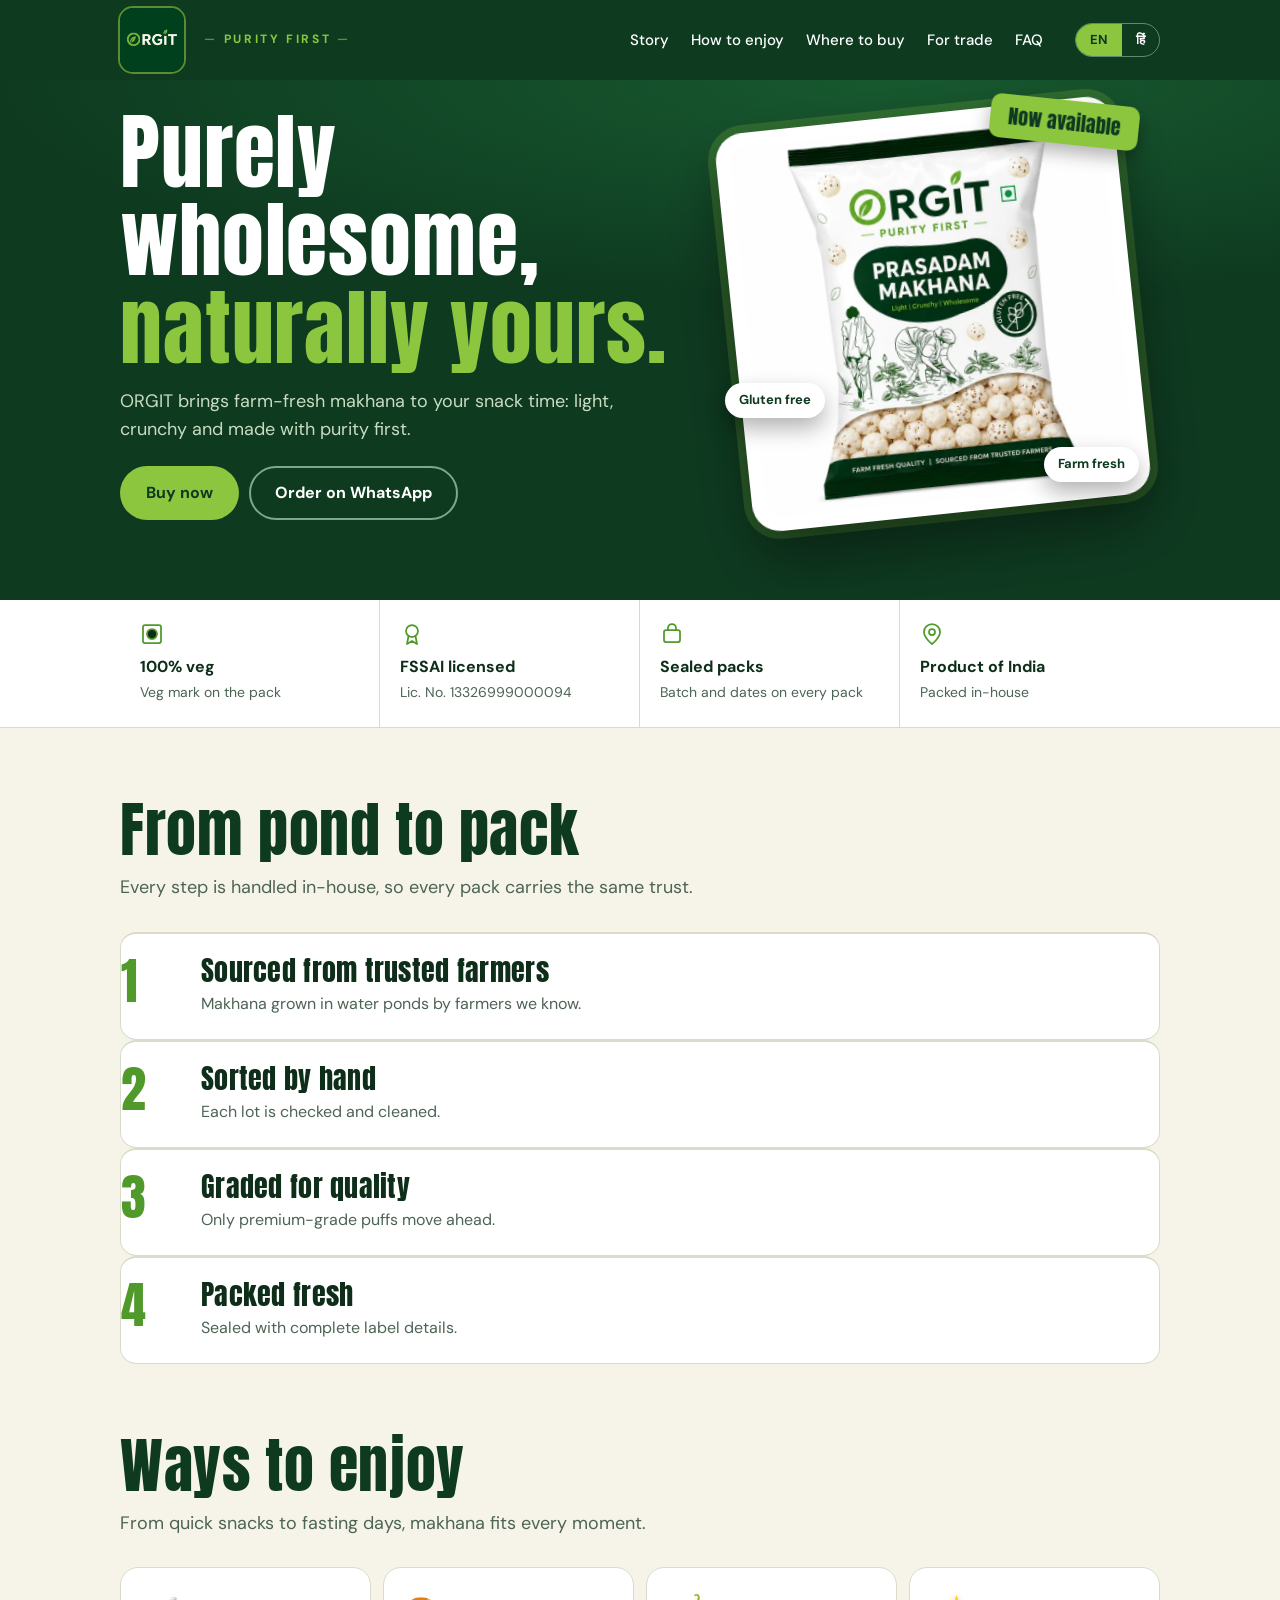
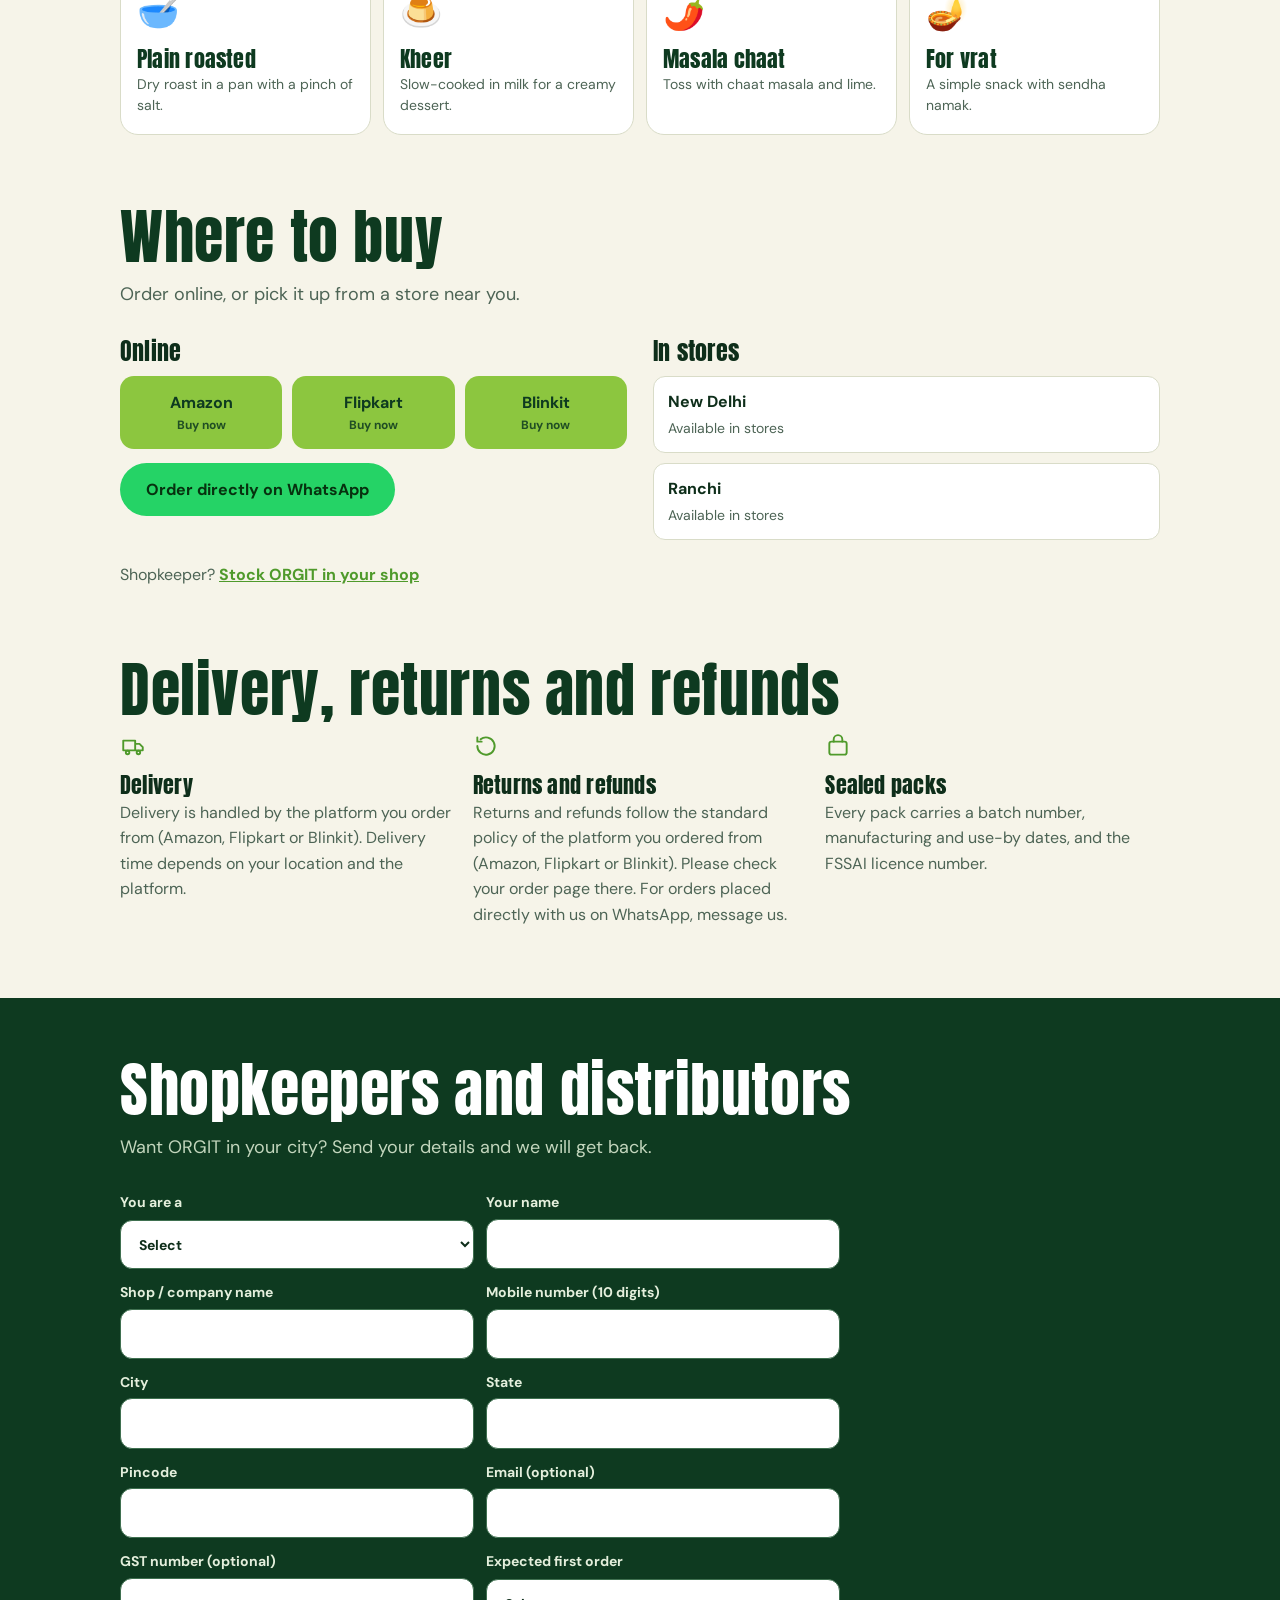
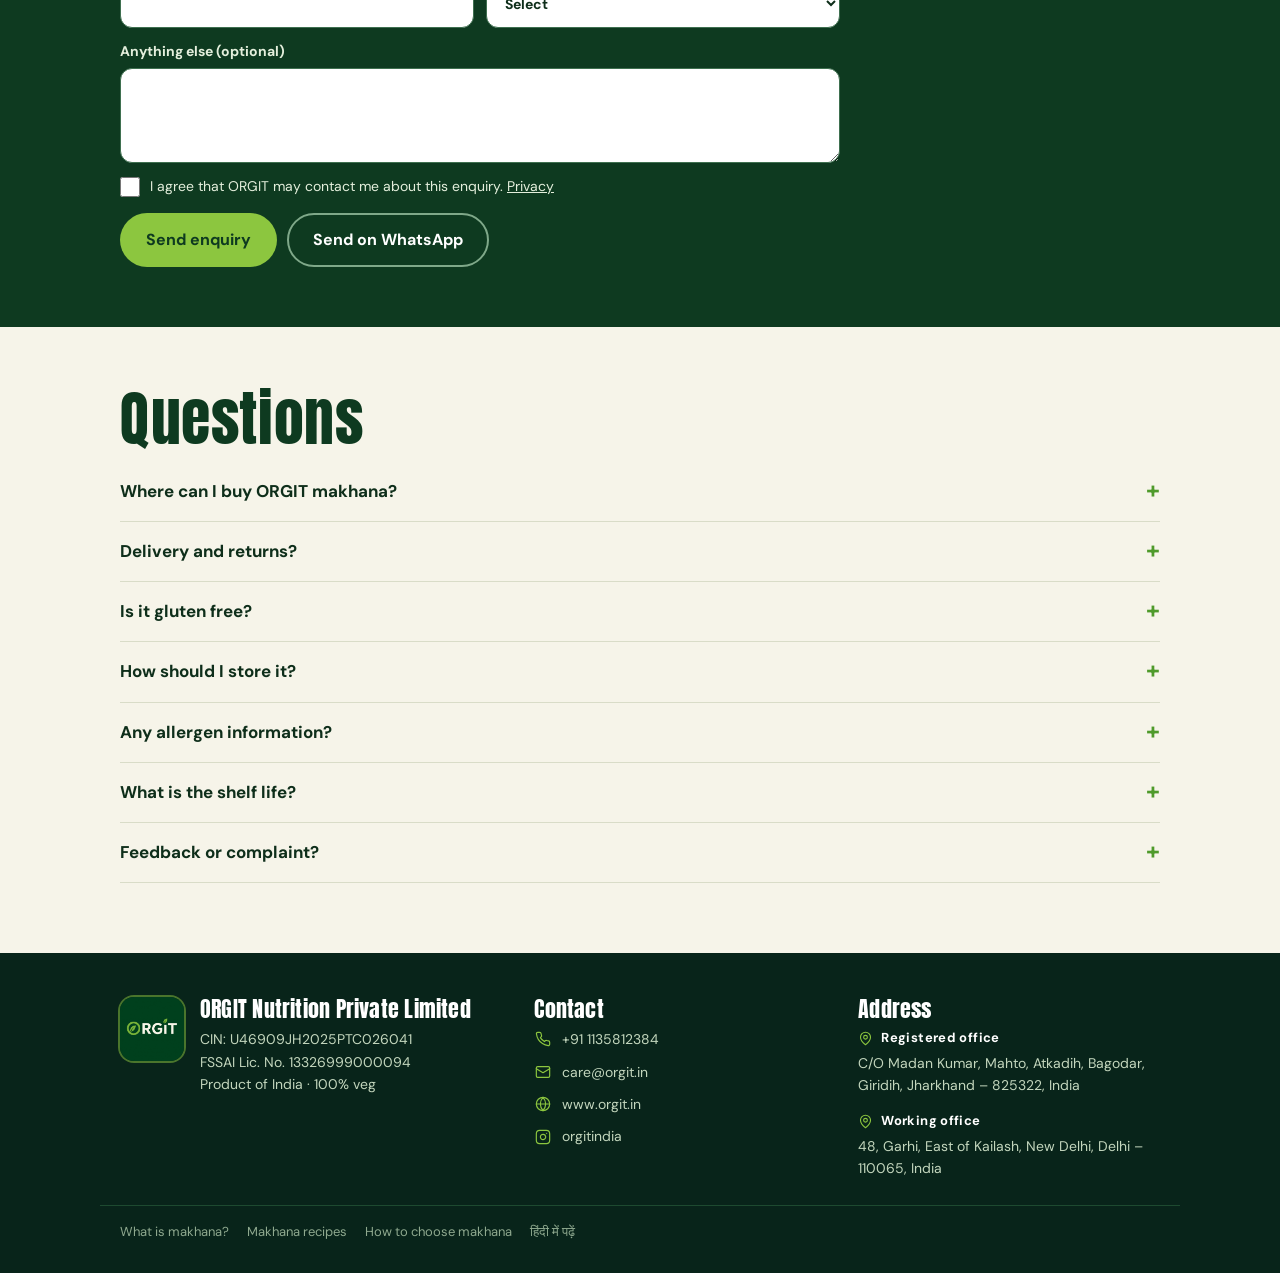
==== commit 2a7f6fbd: "Add files via upload" ====
--- a/index.html
+++ b/index.html
@@ -3,13 +3,13 @@
 <head>
 <meta charset="utf-8">
 <meta name="viewport" content="width=device-width, initial-scale=1, viewport-fit=cover">
-<title>ORGIT – Purity First | Makhana &amp; Fox Nuts</title>
+<title>ORGIT Makhana – Dry Fruits, Nuts, Seeds &amp; Healthy Snacks</title>
 <meta name="description" content="ORGIT – Purity First. Farm-fresh, gluten free makhana (fox nuts) from trusted farmers, packed in-house. Order on WhatsApp or find us online and in stores.">
 <meta name="theme-color" content="#0e3a20">
 <link rel="canonical" href="https://orgit.in/">
 <link rel="icon" type="image/png" href="assets/favicon.png"><link rel="apple-touch-icon" href="assets/apple-touch-icon.png">
 <meta property="og:type" content="website"><meta property="og:site_name" content="ORGIT"><meta property="og:url" content="https://orgit.in/">
-<meta property="og:title" content="ORGIT – Purity First | Makhana &amp; Fox Nuts"><meta property="og:description" content="Farm-fresh, gluten free makhana from trusted farmers. Purity first.">
+<meta property="og:title" content="ORGIT Makhana – Dry Fruits, Nuts, Seeds &amp; Healthy Snacks"><meta property="og:description" content="Farm-fresh, gluten free makhana from trusted farmers. Purity first.">
 <meta property="og:image" content="https://orgit.in/assets/og-image.jpg">
 <script type="application/ld+json">{"@context": "https://schema.org", "@graph": [{"@type": "Organization", "@id": "https://orgit.in/#org", "name": "ORGIT Nutrition Private Limited", "alternateName": "ORGIT", "slogan": "Purity First", "url": "https://orgit.in/", "logo": "https://orgit.in/assets/logo.png", "description": "ORGIT sells farm-fresh, gluten free makhana (foxnuts), sorted, graded and packed in-house in India.", "address": {"@type": "PostalAddress", "streetAddress": "C/O Madan Kumar, Mahto, Atkadih, Bagodar", "addressLocality": "Giridih", "addressRegion": "Jharkhand", "postalCode": "825322", "addressCountry": "IN"}, "contactPoint": {"@type": "ContactPoint", "telephone": "+91-1135812384", "contactType": "customer service", "areaServed": "IN", "availableLanguage": ["English", "Hindi"]}, "sameAs": ["https://instagram.com/orgitindia"]}, {"@type": "WebSite", "@id": "https://orgit.in/#site", "url": "https://orgit.in/", "name": "ORGIT", "publisher": {"@id": "https://orgit.in/#org"}, "inLanguage": "en-IN"}]}</script>
 <link href="https://fonts.googleapis.com/css2?family=Anton&family=DM+Sans:wght@400;500;700&family=Noto+Sans+Devanagari:wght@400;500;800&display=swap" rel="stylesheet">
@@ -33,8 +33,7 @@
 <div class="c" id="pack"><img src="assets/pack.webp" alt="ORGIT makhana 200 g pack"></div>
 <span class="chip a" data-hi="ग्लूटेन फ्री">Gluten free</span><span class="chip b" data-hi="खेत से ताज़ा">Farm fresh</span></div>
 </div></div>
-<div class="strip" aria-hidden="true"><div><span>● 100% natural</span><span>● No preservatives</span><span>● Purity first</span><span>● Light &amp; crunchy</span><span>● Gluten free</span><span>● 100% natural</span><span>● No preservatives</span><span>● Purity first</span><span>● Light &amp; crunchy</span><span>● Gluten free</span><span>● 100% natural</span><span>● No preservatives</span><span>● Purity first</span><span>● Light &amp; crunchy</span><span>● Gluten free</span><span>● 100% natural</span><span>● No preservatives</span><span>● Purity first</span><span>● Light &amp; crunchy</span><span>● Gluten free</span></div></div>
-<div class="vals"><div class="wrap"><div><svg viewBox="0 0 24 24" aria-hidden="true"><path d="M12 22V9M12 9c-2-1-3-3-3-5 2 0 3 1 3 3M12 9c2-1 3-3 3-5-2 0-3 1-3 3M12 15c-2-1-3-3-3-5M12 15c2-1 3-3 3-5M4 4l16 16"/></svg><b data-hi="ग्लूटेन फ्री">Gluten free</b><span data-hi="पैक पर लिखा है">As marked on the pack</span></div><div><svg viewBox="0 0 24 24" aria-hidden="true"><rect x="3" y="3" width="18" height="18" rx="2"/><circle cx="12" cy="12" r="5" fill="currentColor"/></svg><b data-hi="100% शाकाहारी">100% veg</b><span data-hi="पैक पर शाकाहारी निशान">Veg mark on the pack</span></div><div><svg viewBox="0 0 24 24" aria-hidden="true"><path d="M12 3l8 3v6c0 5-3.5 8-8 9-4.5-1-8-4-8-9V6z"/><path d="M9 12l2 2 4-4"/></svg><b data-hi="कोई प्रिज़र्वेटिव नहीं">No preservatives</b><span data-hi="सिर्फ़ मखाना">Just makhana</span></div><div><svg viewBox="0 0 24 24" aria-hidden="true"><circle cx="12" cy="9" r="6"/><path d="M8.5 14L7 22l5-3 5 3-1.5-8"/></svg><b data-hi="FSSAI लाइसेंस">FSSAI licensed</b><span data-hi="Lic. No. 13326999000094">Lic. No. 13326999000094</span></div></div></div>
+<div class="vals"><div class="wrap"><div><svg viewBox="0 0 24 24" aria-hidden="true"><rect x="3" y="3" width="18" height="18" rx="2"/><circle cx="12" cy="12" r="5" fill="currentColor"/></svg><b data-hi="100% शाकाहारी">100% veg</b><span data-hi="पैक पर शाकाहारी निशान">Veg mark on the pack</span></div><div><svg viewBox="0 0 24 24" aria-hidden="true"><circle cx="12" cy="9" r="6"/><path d="M8.5 14L7 22l5-3 5 3-1.5-8"/></svg><b data-hi="FSSAI लाइसेंस">FSSAI licensed</b><span data-hi="Lic. No. 13326999000094">Lic. No. 13326999000094</span></div><div><svg viewBox="0 0 24 24" aria-hidden="true"><rect x="4" y="8" width="16" height="12" rx="2"/><path d="M8 8V6a4 4 0 0 1 8 0v2"/></svg><b data-hi="सील बंद पैक">Sealed packs</b><span data-hi="हर पैक पर बैच और तारीख">Batch and dates on every pack</span></div><div><svg viewBox="0 0 24 24" aria-hidden="true"><path d="M20 10c0 6-8 12-8 12S4 16 4 10a8 8 0 0 1 16 0z"/><circle cx="12" cy="10" r="3"/></svg><b data-hi="भारत में बना">Product of India</b><span data-hi="अपने यहाँ पैक किया">Packed in-house</span></div></div></div>
 
 <section id="story"><div class="wrap">
 <h2 data-hi="तालाब से पैक तक">From pond to pack</h2>
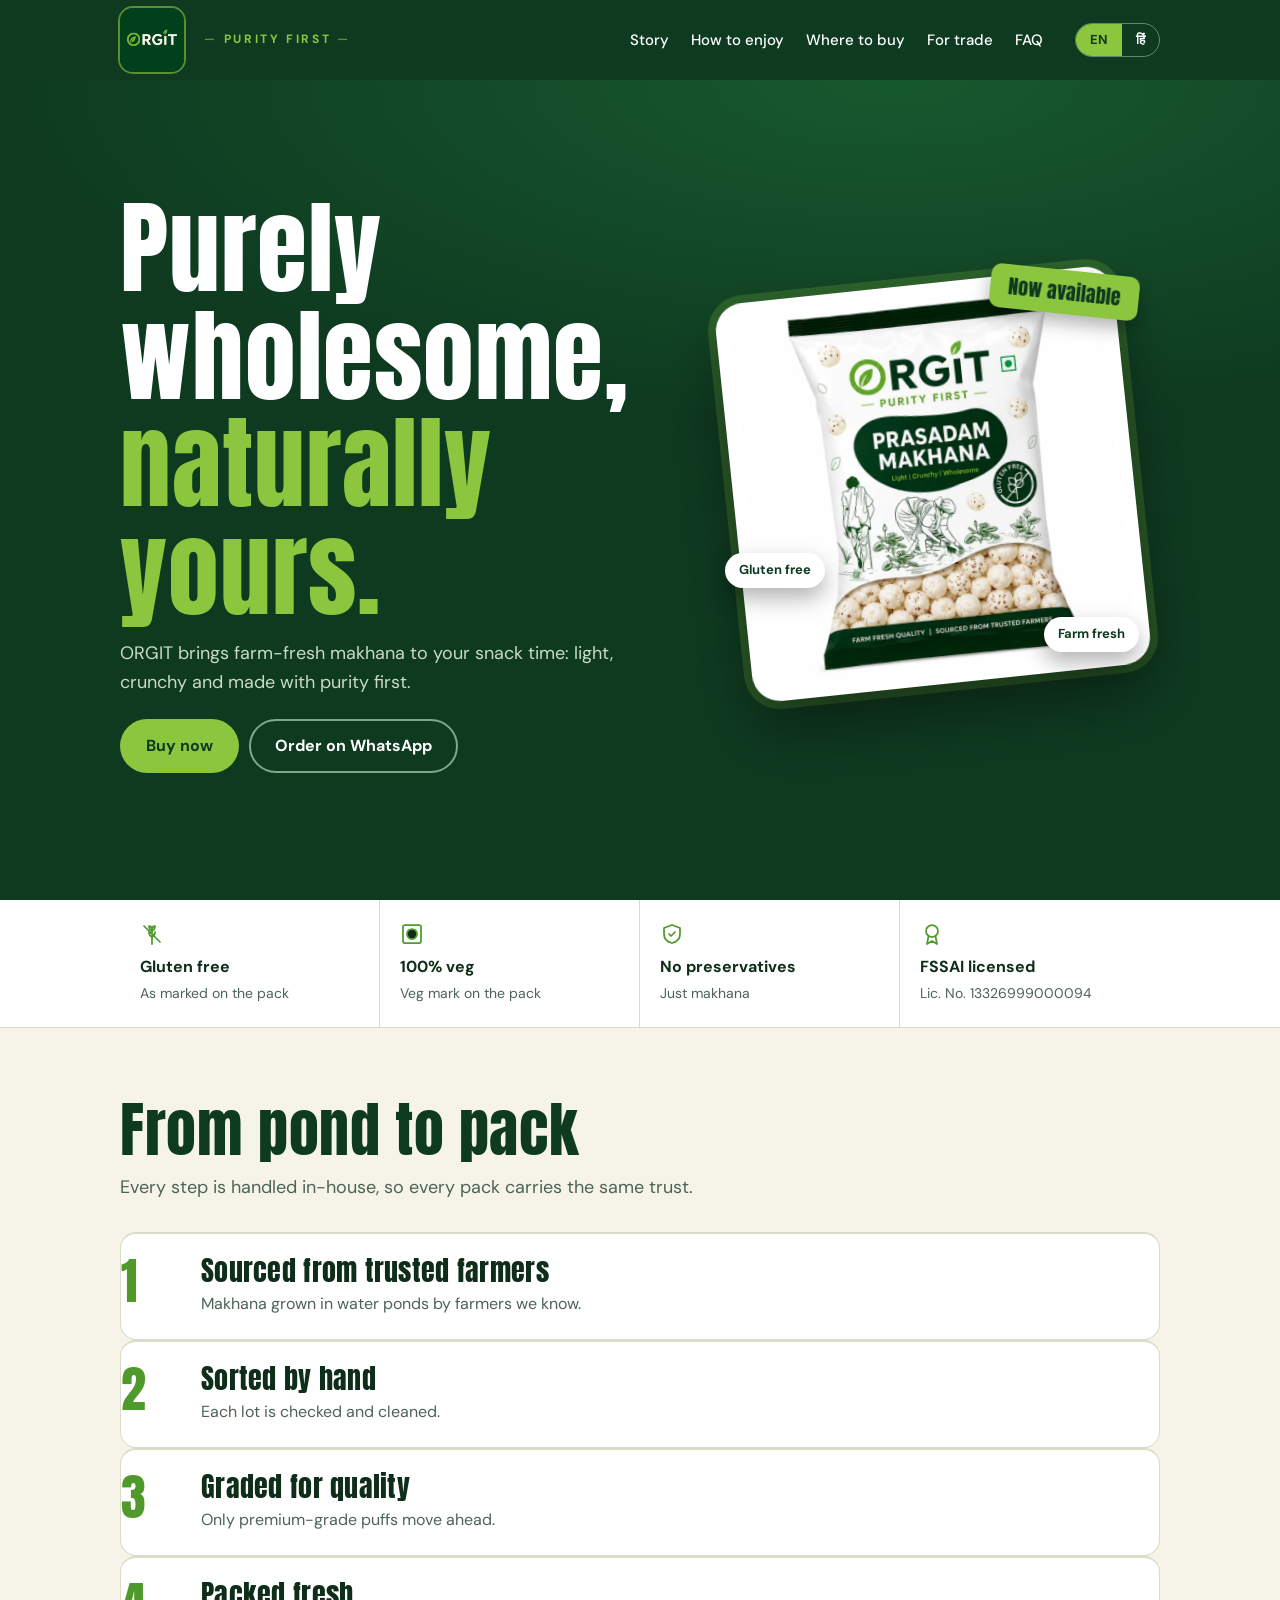
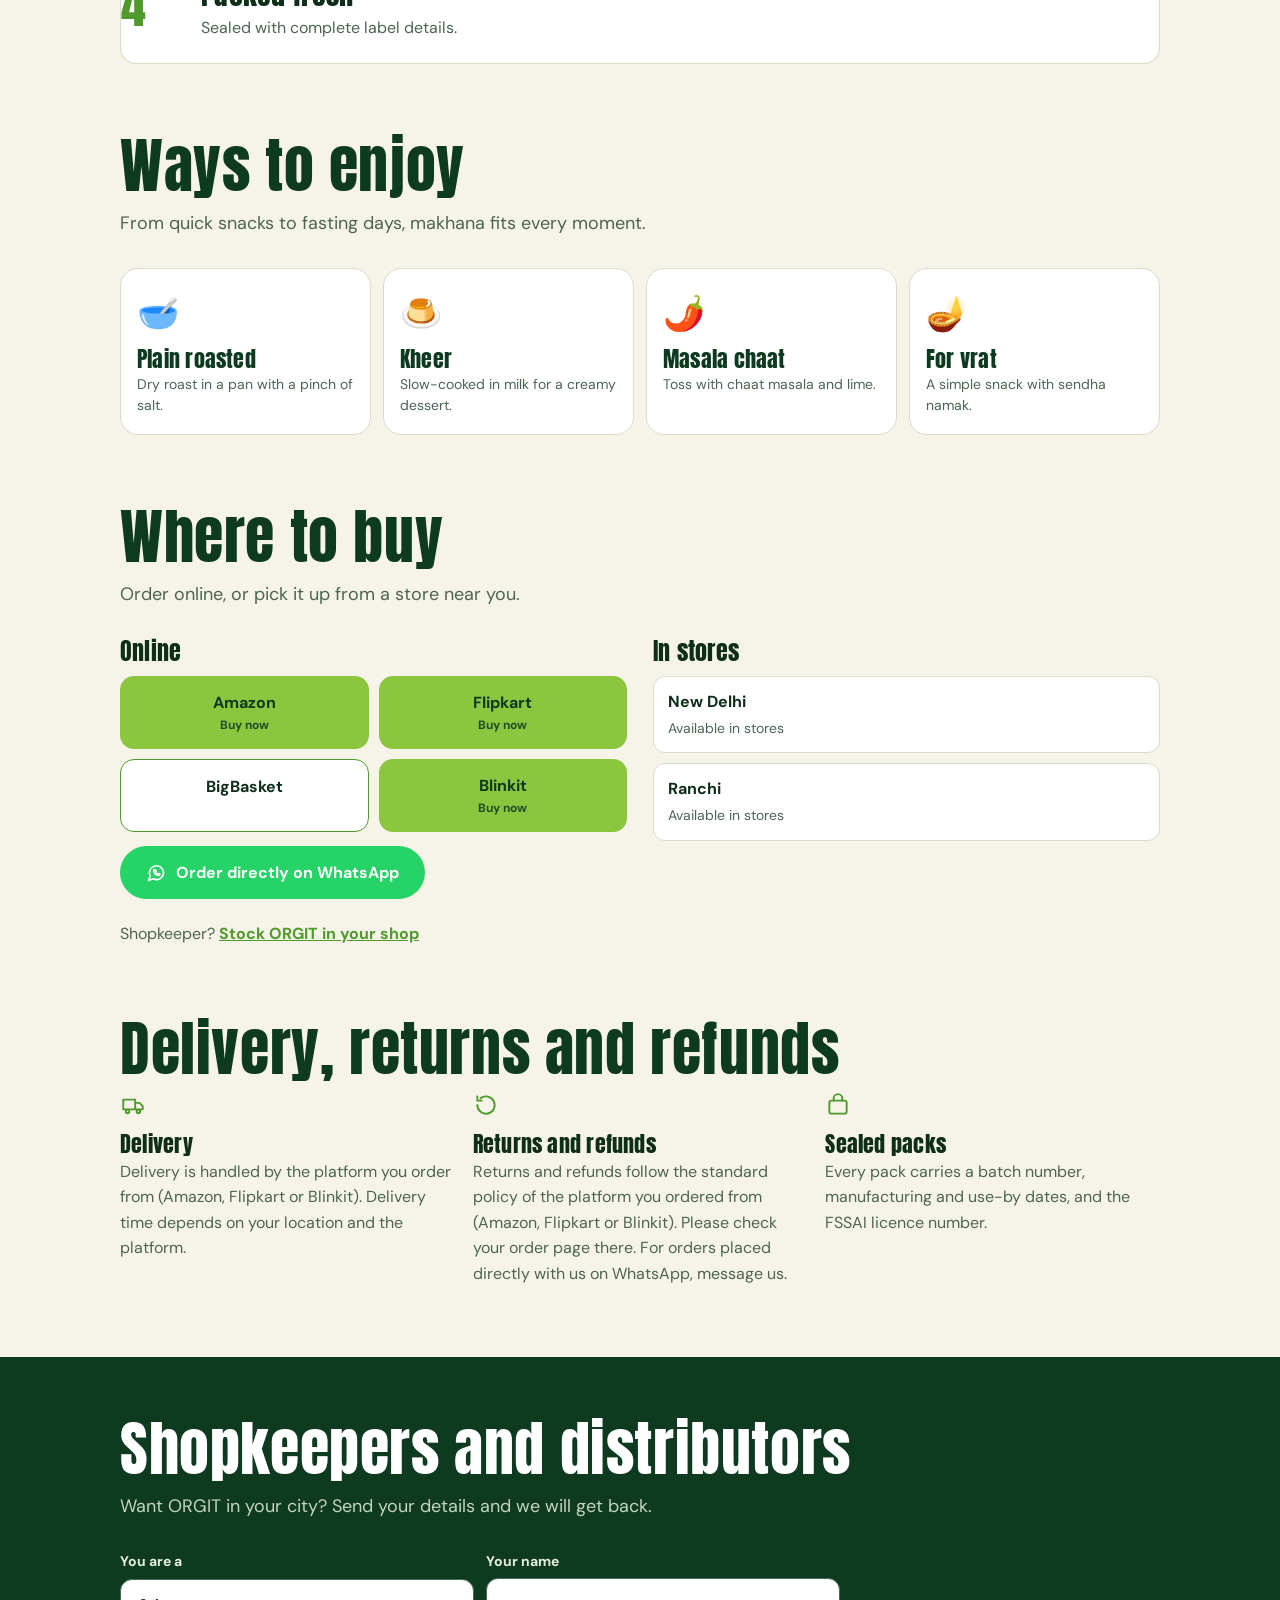
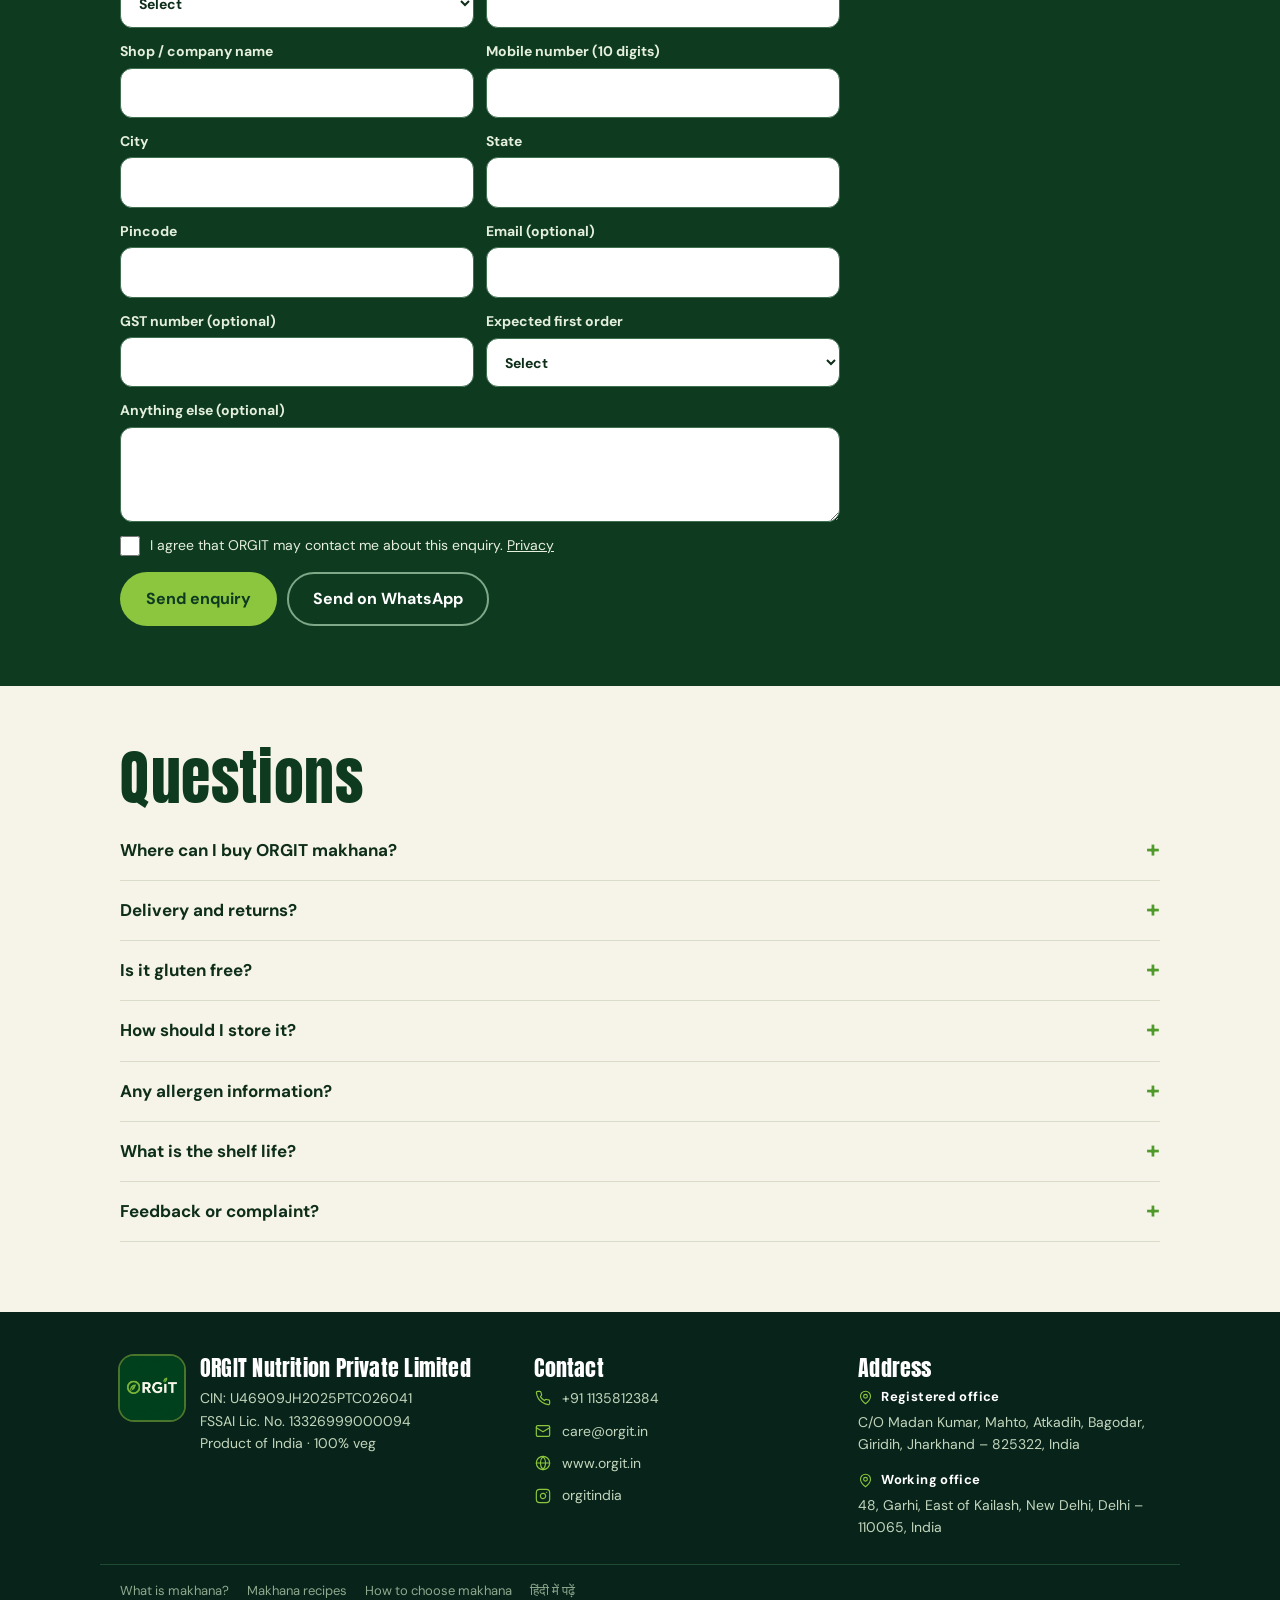
==== commit cf3397e0: "Add files via upload" ====
--- a/index.html
+++ b/index.html
@@ -33,7 +33,7 @@
 <div class="c" id="pack"><img src="assets/pack.webp" alt="ORGIT makhana 200 g pack"></div>
 <span class="chip a" data-hi="ग्लूटेन फ्री">Gluten free</span><span class="chip b" data-hi="खेत से ताज़ा">Farm fresh</span></div>
 </div></div>
-<div class="vals"><div class="wrap"><div><svg viewBox="0 0 24 24" aria-hidden="true"><rect x="3" y="3" width="18" height="18" rx="2"/><circle cx="12" cy="12" r="5" fill="currentColor"/></svg><b data-hi="100% शाकाहारी">100% veg</b><span data-hi="पैक पर शाकाहारी निशान">Veg mark on the pack</span></div><div><svg viewBox="0 0 24 24" aria-hidden="true"><circle cx="12" cy="9" r="6"/><path d="M8.5 14L7 22l5-3 5 3-1.5-8"/></svg><b data-hi="FSSAI लाइसेंस">FSSAI licensed</b><span data-hi="Lic. No. 13326999000094">Lic. No. 13326999000094</span></div><div><svg viewBox="0 0 24 24" aria-hidden="true"><rect x="4" y="8" width="16" height="12" rx="2"/><path d="M8 8V6a4 4 0 0 1 8 0v2"/></svg><b data-hi="सील बंद पैक">Sealed packs</b><span data-hi="हर पैक पर बैच और तारीख">Batch and dates on every pack</span></div><div><svg viewBox="0 0 24 24" aria-hidden="true"><path d="M20 10c0 6-8 12-8 12S4 16 4 10a8 8 0 0 1 16 0z"/><circle cx="12" cy="10" r="3"/></svg><b data-hi="भारत में बना">Product of India</b><span data-hi="अपने यहाँ पैक किया">Packed in-house</span></div></div></div>
+<div class="vals"><div class="wrap"><div><svg viewBox="0 0 24 24" aria-hidden="true"><path d="M12 22V9M12 9c-2-1-3-3-3-5 2 0 3 1 3 3M12 9c2-1 3-3 3-5-2 0-3 1-3 3M12 15c-2-1-3-3-3-5M12 15c2-1 3-3 3-5M4 4l16 16"/></svg><b data-hi="ग्लूटेन फ्री">Gluten free</b><span data-hi="पैक पर लिखा है">As marked on the pack</span></div><div><svg viewBox="0 0 24 24" aria-hidden="true"><rect x="3" y="3" width="18" height="18" rx="2"/><circle cx="12" cy="12" r="5" fill="currentColor"/></svg><b data-hi="100% शाकाहारी">100% veg</b><span data-hi="पैक पर शाकाहारी निशान">Veg mark on the pack</span></div><div><svg viewBox="0 0 24 24" aria-hidden="true"><path d="M12 3l8 3v6c0 5-3.5 8-8 9-4.5-1-8-4-8-9V6z"/><path d="M9 12l2 2 4-4"/></svg><b data-hi="कोई प्रिज़र्वेटिव नहीं">No preservatives</b><span data-hi="सिर्फ़ मखाना">Just makhana</span></div><div><svg viewBox="0 0 24 24" aria-hidden="true"><circle cx="12" cy="9" r="6"/><path d="M8.5 14L7 22l5-3 5 3-1.5-8"/></svg><b data-hi="FSSAI लाइसेंस">FSSAI licensed</b><span data-hi="Lic. No. 13326999000094">Lic. No. 13326999000094</span></div></div></div>
 
 <section id="story"><div class="wrap">
 <h2 data-hi="तालाब से पैक तक">From pond to pack</h2>
@@ -59,7 +59,7 @@
 <h2 data-hi="कहाँ से खरीदें">Where to buy</h2>
 <p class="lead" data-hi="ऑनलाइन ऑर्डर करें या अपने पास के स्टोर से लें।">Order online, or pick it up from a store near you.</p>
 <div class="bgrid"><div class="bcol"><h3 data-hi="ऑनलाइन">Online</h3>
-<div class="stores"><span data-store="amazon">Amazon<small data-hi="जल्द">Soon</small></span><span data-store="flipkart">Flipkart<small data-hi="जल्द">Soon</small></span><span data-store="blinkit">Blinkit<small data-hi="जल्द">Soon</small></span></div>
+<div class="stores"><span data-store="amazon">Amazon<small data-hi="जल्द">Soon</small></span><span data-store="flipkart">Flipkart<small data-hi="जल्द">Soon</small></span><span data-store="bigbasket">BigBasket<small data-hi="जल्द">Soon</small></span><span data-store="blinkit">Blinkit<small data-hi="जल्द">Soon</small></span></div>
 <a class="btn wa" href="#" data-hi="WhatsApp पर सीधे ऑर्डर करें">Order directly on WhatsApp</a></div>
 <div class="bcol" id="offlineCol"><h3 data-hi="स्टोर में">In stores</h3><ul class="offl" id="offl"></ul></div></div>
 <p class="note"><span data-hi="दुकानदार हैं?">Shopkeeper?</span> <a href="#trade" data-hi="ORGIT अपनी दुकान पर रखें">Stock ORGIT in your shop</a></p>
--- a/css/style.css
+++ b/css/style.css
@@ -147,5 +147,18 @@
 
 .stores span.plain{border-style:solid;border-color:var(--leaf);color:var(--ink)}
 
-@media (min-width:480px){.stores{grid-template-columns:repeat(3,1fr)}}
 
+
+
+
+@media (min-width:760px){.hero .wrap{padding-bottom:40px}}
+
+/* hero badi + pehli screen par sirf hero; icon row fold ke neeche */
+.hero h1{font-size:clamp(48px,min(8vw,11.5vh),104px)}
+@media (min-width:760px){.hero{min-height:calc(100vh - 80px);min-height:calc(100svh - 80px);display:flex;align-items:center}.hero .wrap{width:100%}}
+/* online stores: 2 + 2 */
+.stores{grid-template-columns:1fr 1fr}
+/* WhatsApp brand colour */
+.btn.wa:not(.ghost){background:#25D366;color:#fff;display:inline-flex;align-items:center;gap:10px}
+.btn.wa:not(.ghost):hover{background:#1ebe5b;color:#fff}
+.btn.wa:not(.ghost)::before{content:"";width:20px;height:20px;flex:none;background:url("data:image/svg+xml,%3Csvg xmlns='http://www.w3.org/2000/svg' viewBox='0 0 24 24' fill='none' stroke='white' stroke-width='2' stroke-linecap='round' stroke-linejoin='round'%3E%3Cpath d='M21 11.5a8.4 8.4 0 0 1-12.4 7.4L3 21l1.9-5.4A8.5 8.5 0 1 1 21 11.5z'/%3E%3Cpath d='M9 8.5c0 3.5 3 6.5 6.5 6.5l1.2-1.4-2-1-1 .8c-.8-.3-1.9-1.4-2.2-2.2l.8-1-1-2z'/%3E%3C/svg%3E") center/contain no-repeat}
